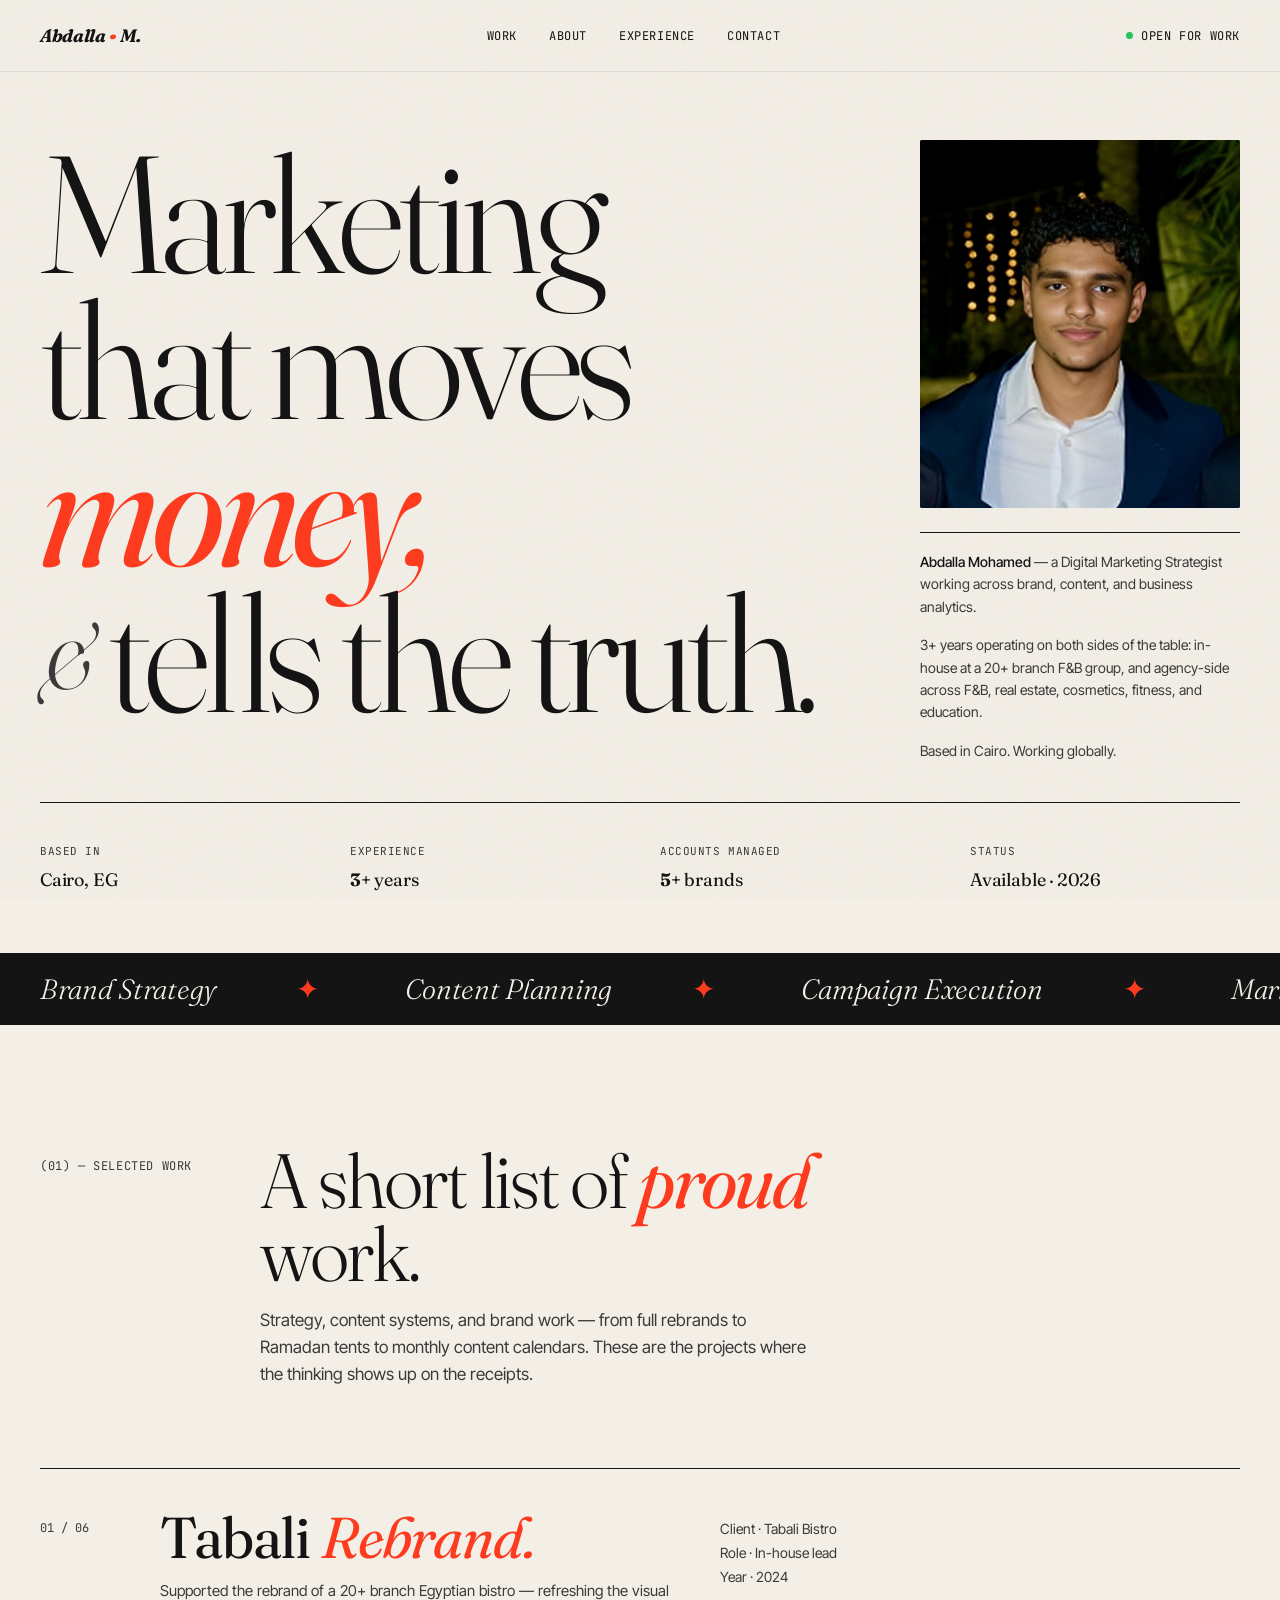
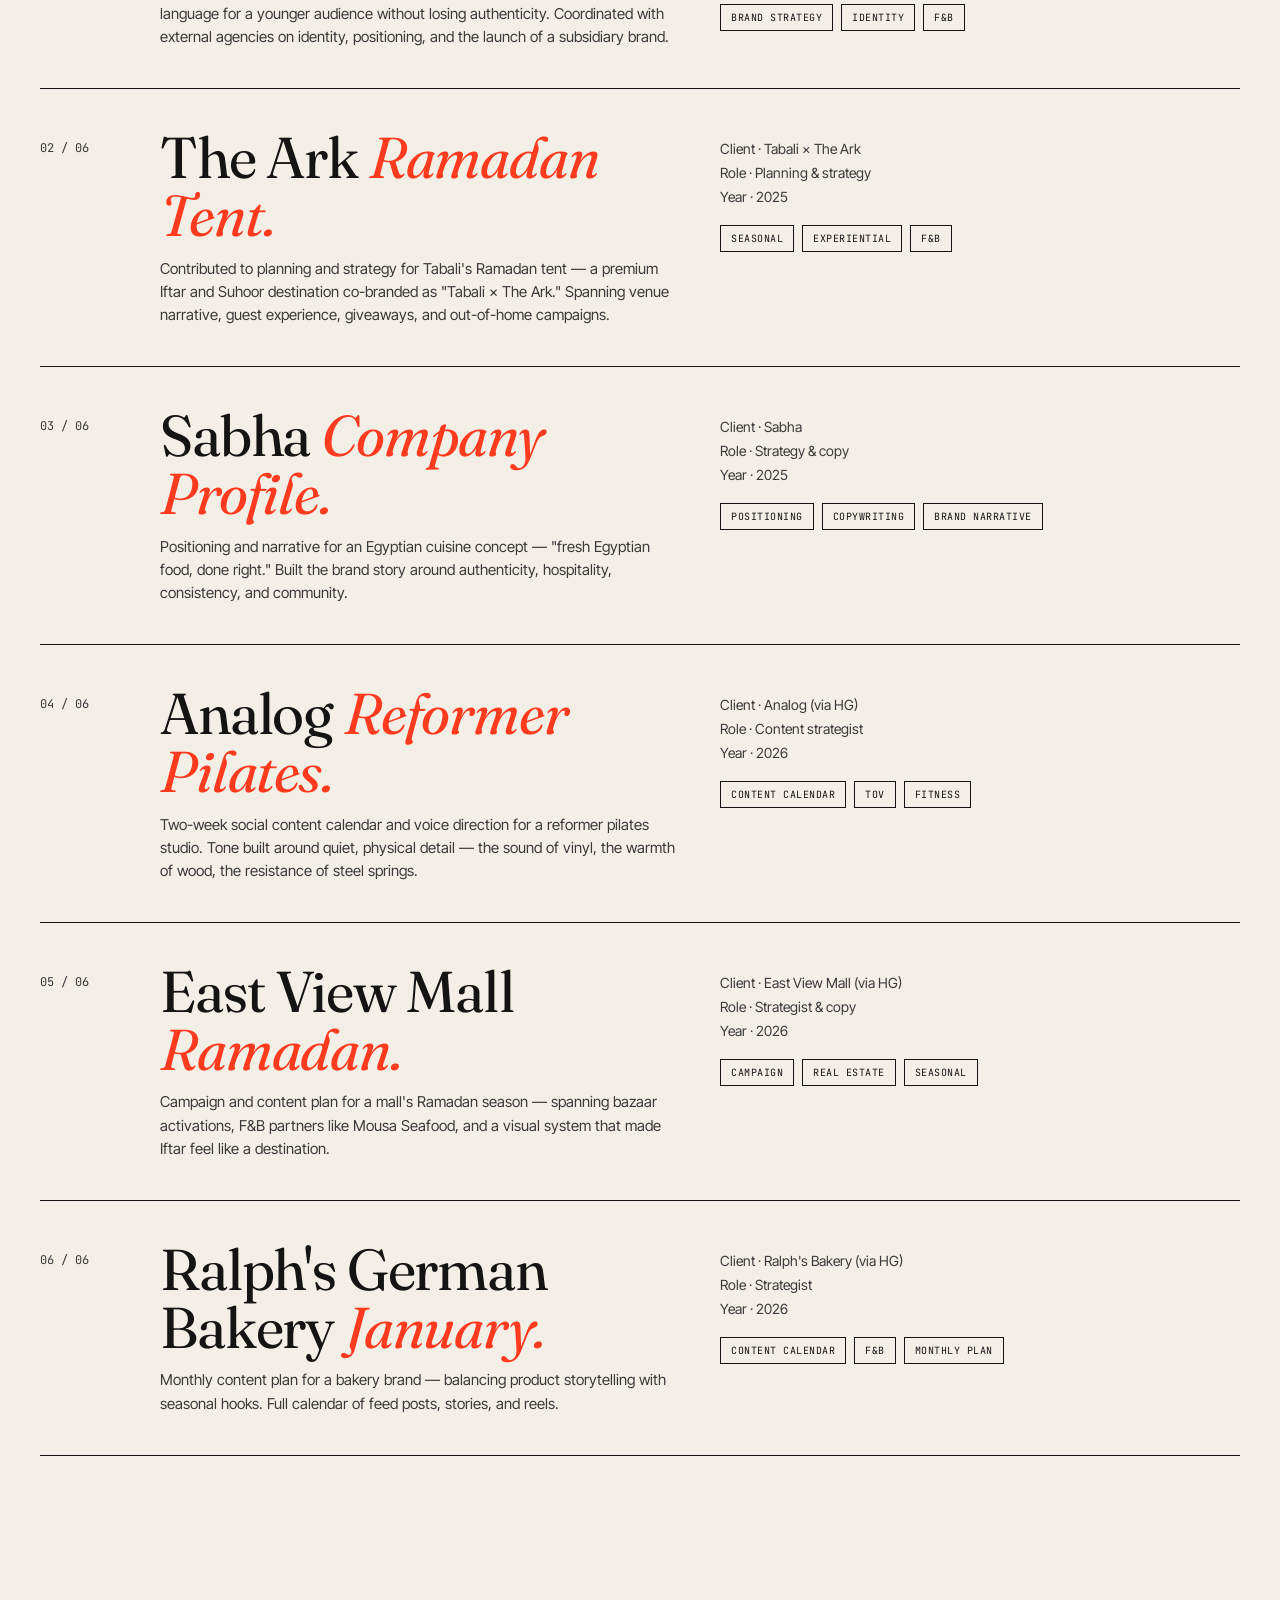
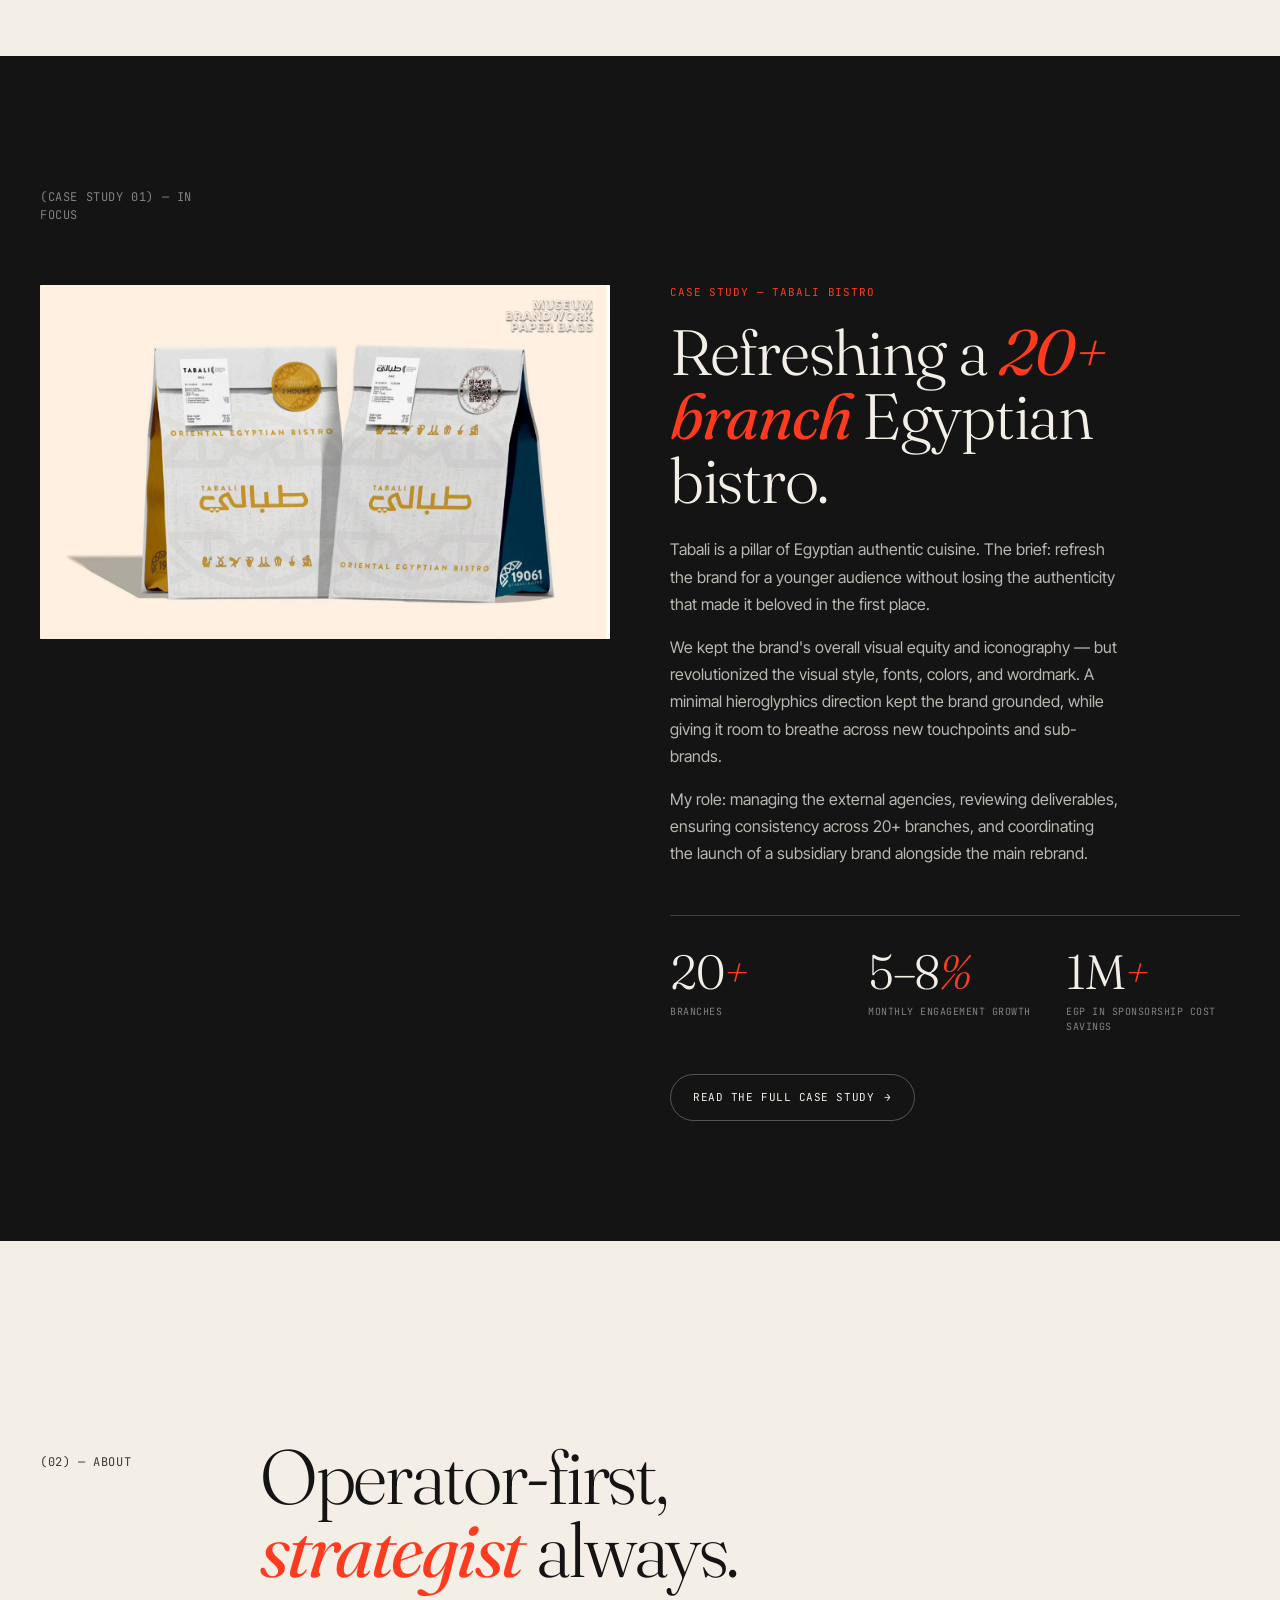
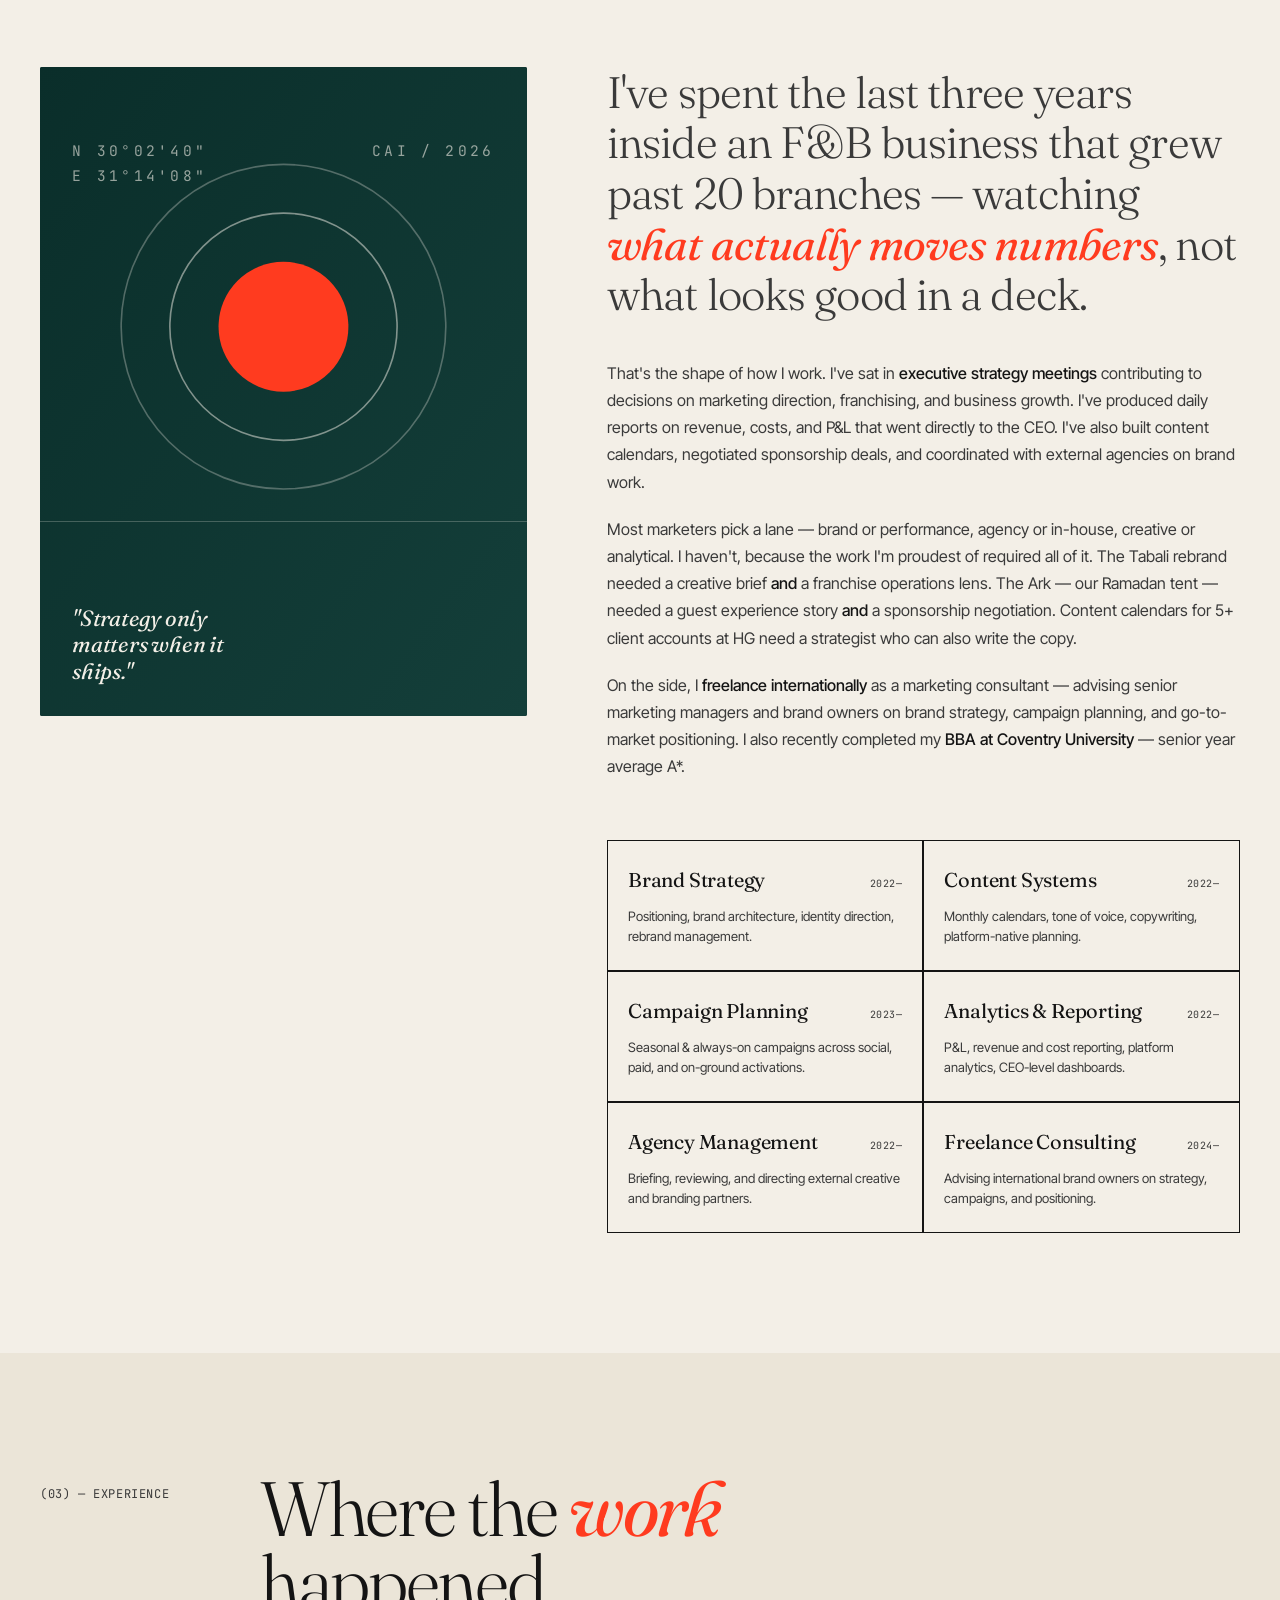
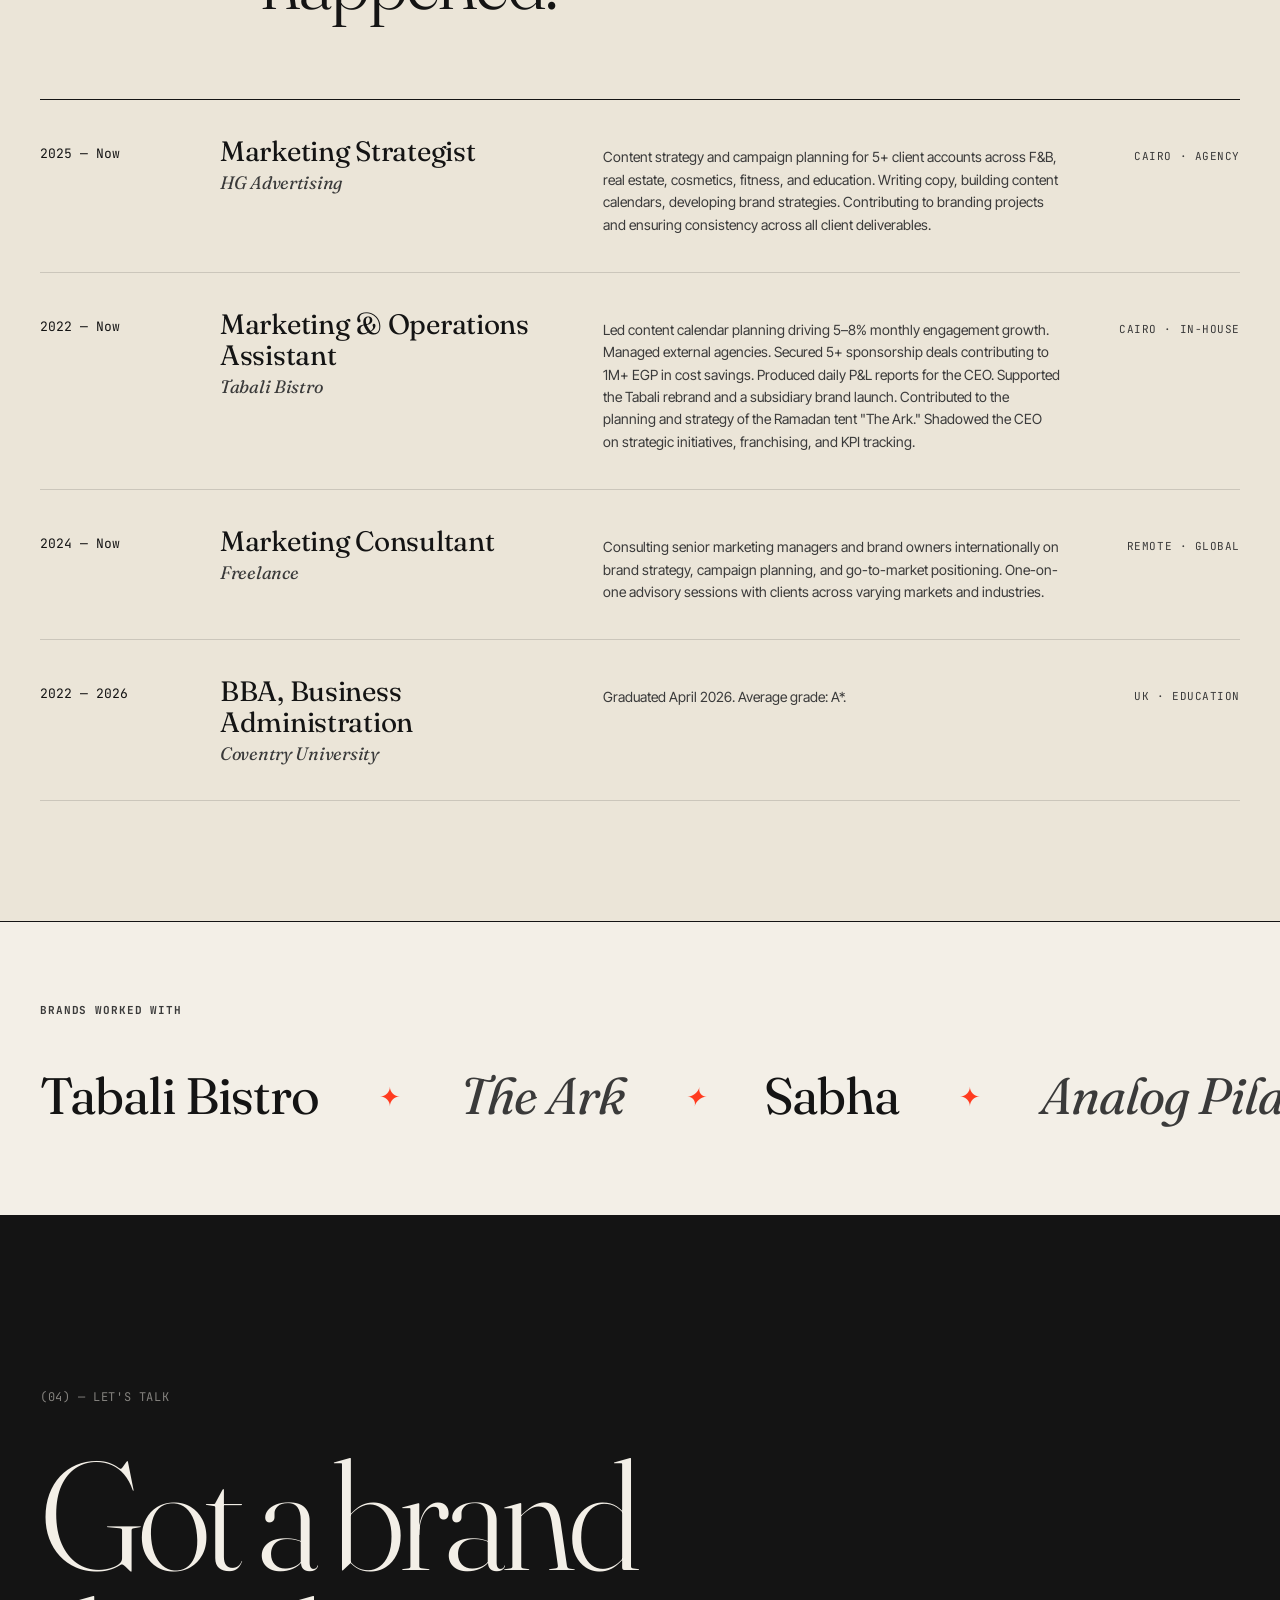
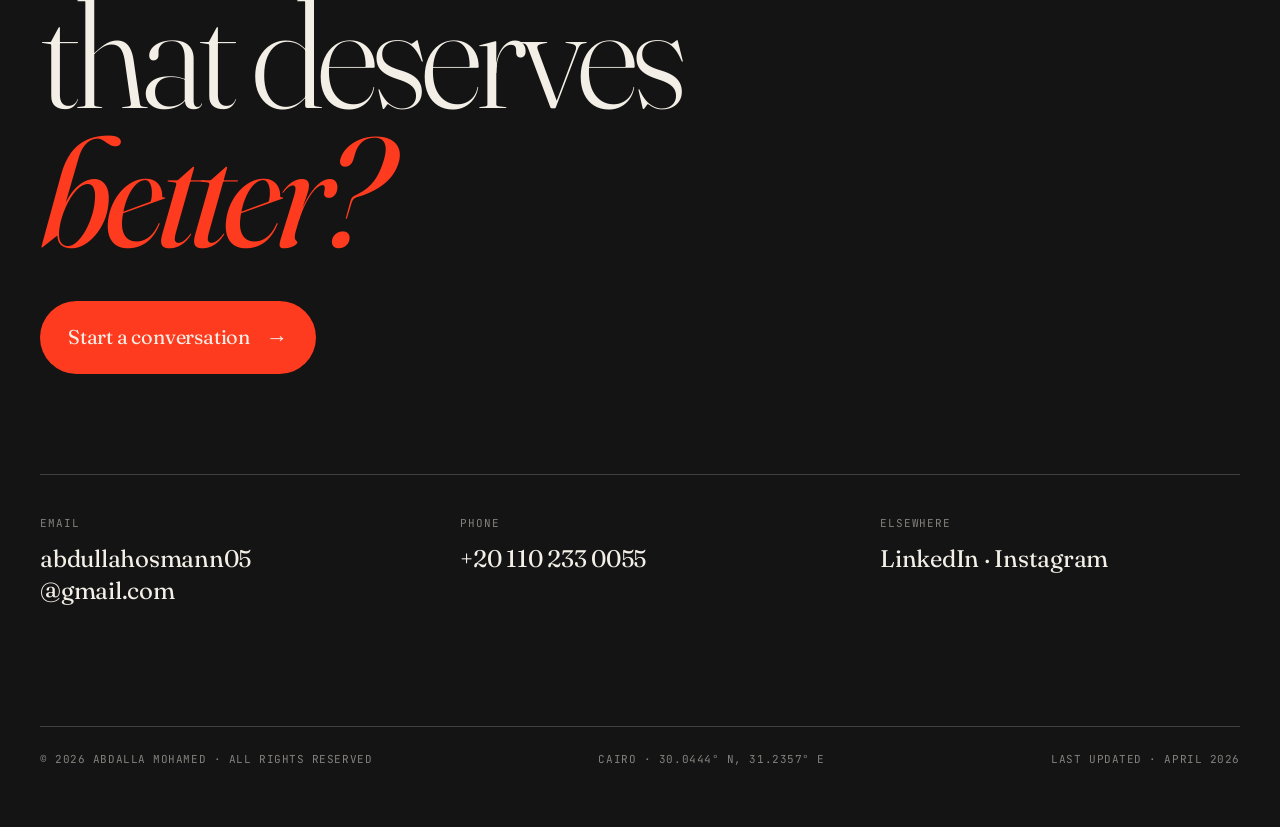
==== index.html @ 4ff73eb2 "Update index.html" ====
<!DOCTYPE html>
<html lang="en">
<head>
<meta charset="UTF-8" />
<meta name="viewport" content="width=device-width, initial-scale=1.0" />
<title>Abdalla Mohamed — Marketing Strategist</title>
<link rel="preconnect" href="https://fonts.googleapis.com" />
<link rel="preconnect" href="https://fonts.gstatic.com" crossorigin />
<link href="https://fonts.googleapis.com/css2?family=Fraunces:ital,opsz,wght@0,9..144,300;0,9..144,400;0,9..144,500;0,9..144,700;0,9..144,900;1,9..144,400;1,9..144,700&family=JetBrains+Mono:wght@300;400;500&family=Inter+Tight:wght@300;400;500;700&display=swap" rel="stylesheet" />
<link rel="stylesheet" href="shared.css">
<style>
  .hero {
    min-height: 100vh;
    padding: 140px 40px 60px;
    display: grid;
    grid-template-rows: 1fr auto;
    position: relative;
    overflow: hidden;
  }
  .hero-top { display: grid; grid-template-columns: 1fr 320px; gap: 60px; align-items: start; }
  .hero h1 {
    font-family: 'Fraunces', serif;
    font-weight: 300;
    font-size: clamp(64px, 13vw, 220px);
    line-height: 0.88;
    letter-spacing: -0.04em;
    color: var(--ink);
  }
  .hero h1 .it { font-style: italic; font-weight: 400; color: var(--accent); }
  .hero h1 .and {
    font-family: 'Fraunces', serif;
    font-style: italic;
    font-weight: 300;
    font-size: 0.55em;
    vertical-align: 0.25em;
    color: var(--ink-soft);
  }
  .hero-right { display: flex; flex-direction: column; gap: 24px; }
  .hero-portrait {
    aspect-ratio: 1 / 1.15;
    overflow: hidden;
    border-radius: 2px;
    background: var(--ink);
    position: relative;
  }
  .hero-portrait img {
    width: 100%;
    height: 100%;
    object-fit: cover;
    object-position: center 20%;
    display: block;
    filter: contrast(1.02) saturate(0.95);
  }
  .hero-meta {
    padding-top: 18px;
    border-top: 1px solid var(--ink);
    font-size: 14px;
    line-height: 1.6;
    color: var(--ink-soft);
  }
  .hero-meta p + p { margin-top: 16px; }
  .hero-meta strong { color: var(--ink); font-weight: 500; }
  .hero-bottom {
    display: grid;
    grid-template-columns: repeat(4, 1fr);
    gap: 40px;
    padding-top: 40px;
    margin-top: 40px;
    border-top: 1px solid var(--ink);
    font-family: 'JetBrains Mono', monospace;
    font-size: 11px;
    letter-spacing: 0.05em;
    text-transform: uppercase;
  }
  .hero-bottom .label { color: var(--ink-soft); margin-bottom: 6px; }
  .hero-bottom .val {
    font-family: 'Fraunces', serif;
    font-size: 18px;
    text-transform: none;
    letter-spacing: -0.01em;
    font-weight: 400;
  }
  .hero-bottom .val .num { font-weight: 700; }

  .work-intro {
    grid-column: 2;
    font-size: 17px;
    line-height: 1.6;
    color: var(--ink-soft);
    max-width: 55ch;
    margin-top: 16px;
  }
  .case {
    border-top: 1px solid var(--ink);
    padding: 40px 0;
    display: grid;
    grid-template-columns: 80px 1fr 1fr;
    gap: 40px;
    cursor: pointer;
    transition: background 0.4s ease, padding 0.4s ease;
    color: inherit;
  }
  .case:hover { background: var(--paper); padding: 40px 20px; }
  .case:last-of-type { border-bottom: 1px solid var(--ink); }
  .case-num { font-family: 'JetBrains Mono', monospace; font-size: 12px; color: var(--ink-soft); padding-top: 10px; }
  .case-title {
    font-family: 'Fraunces', serif;
    font-weight: 400;
    font-size: clamp(32px, 4.5vw, 60px);
    line-height: 1;
    letter-spacing: -0.02em;
  }
  .case-title .it { font-style: italic; color: var(--accent); }
  .case-title .arrow {
    display: inline-block;
    margin-left: 12px;
    opacity: 0;
    transform: translateX(-8px);
    transition: opacity 0.3s ease, transform 0.3s ease;
    color: var(--accent);
    font-style: normal;
  }
  .case:hover .case-title .arrow { opacity: 1; transform: translateX(0); }
  .case-meta { font-size: 14px; line-height: 1.7; color: var(--ink-soft); padding-top: 8px; }
  .case-tags { display: flex; gap: 8px; flex-wrap: wrap; margin-top: 16px; }
  .case-tag {
    font-family: 'JetBrains Mono', monospace;
    font-size: 10px;
    text-transform: uppercase;
    letter-spacing: 0.05em;
    padding: 4px 10px;
    border: 1px solid var(--ink);
    color: var(--ink);
  }
  .case-desc { margin-top: 12px; font-size: 15px; line-height: 1.55; color: var(--ink-soft); }

  .featured { background: var(--ink); color: var(--bg); padding: 120px 40px; margin: 80px 0; }
  .featured .section-number, .featured .section-title, .featured p { color: var(--bg); }
  .featured-grid { display: grid; grid-template-columns: 1fr 1fr; gap: 60px; align-items: start; }
  .featured-visual {
    aspect-ratio: 16/10;
    background: var(--ink);
    overflow: hidden;
    border-radius: 2px;
    position: relative;
    display: flex;
    align-items: center;
    justify-content: center;
  }
  .featured-visual img {
    max-width: 100%;
    max-height: 100%;
    width: auto;
    height: auto;
    object-fit: contain;
    display: block;
  }
  .featured-content .kicker {
    font-family: 'JetBrains Mono', monospace;
    font-size: 11px;
    letter-spacing: 0.08em;
    text-transform: uppercase;
    color: var(--accent);
    margin-bottom: 20px;
  }
  .featured-content h3 {
    font-family: 'Fraunces', serif;
    font-weight: 300;
    font-size: clamp(40px, 5vw, 72px);
    line-height: 1;
    letter-spacing: -0.02em;
    margin-bottom: 24px;
  }
  .featured-content h3 em { color: var(--accent); font-weight: 400; }
  .featured-content .body {
    font-size: 16px;
    line-height: 1.7;
    color: rgba(243,239,231,0.75);
    max-width: 50ch;
  }
  .featured-content .body + .body { margin-top: 16px; }
  .metric-row {
    margin-top: 48px;
    display: grid;
    grid-template-columns: 1fr 1fr 1fr;
    gap: 24px;
    padding-top: 32px;
    border-top: 1px solid rgba(243,239,231,0.2);
  }
  .metric .val {
    font-family: 'Fraunces', serif;
    font-weight: 300;
    font-size: 48px;
    line-height: 1;
    letter-spacing: -0.03em;
    color: var(--bg);
  }
  .metric .val em { font-style: italic; color: var(--accent); }
  .metric .label {
    margin-top: 8px;
    font-family: 'JetBrains Mono', monospace;
    font-size: 10px;
    letter-spacing: 0.05em;
    text-transform: uppercase;
    color: rgba(243,239,231,0.5);
  }
  .featured-cta {
    display: inline-flex;
    align-items: center;
    gap: 10px;
    margin-top: 40px;
    padding: 14px 22px;
    border: 1px solid rgba(243,239,231,0.3);
    border-radius: 999px;
    font-family: 'JetBrains Mono', monospace;
    font-size: 11px;
    letter-spacing: 0.05em;
    text-transform: uppercase;
    color: var(--bg);
    transition: all 0.3s ease;
  }
  .featured-cta:hover { background: var(--accent); border-color: var(--accent); transform: translateX(4px); }

  .about-grid { display: grid; grid-template-columns: 1fr 1.3fr; gap: 80px; align-items: start; }
  .about-visual {
    position: sticky;
    top: 120px;
    aspect-ratio: 3/4;
    background: var(--accent-2);
    overflow: hidden;
    border-radius: 2px;
    display: flex;
    align-items: flex-end;
    padding: 32px;
  }
  .about-visual svg { position: absolute; inset: 0; width: 100%; height: 100%; }
  .about-visual .tag {
    position: relative;
    z-index: 2;
    color: var(--bg);
    font-family: 'Fraunces', serif;
    font-style: italic;
    font-size: 22px;
    line-height: 1.2;
    letter-spacing: -0.01em;
  }
  .about-text .pull {
    font-family: 'Fraunces', serif;
    font-weight: 300;
    font-size: clamp(28px, 3.5vw, 44px);
    line-height: 1.15;
    letter-spacing: -0.02em;
    margin-bottom: 40px;
  }
  .about-text .pull em { color: var(--accent); font-weight: 400; }
  .about-text p { font-size: 16px; line-height: 1.7; margin-bottom: 20px; color: var(--ink-soft); }
  .about-text p strong { color: var(--ink); font-weight: 500; }

  .capabilities {
    margin-top: 60px;
    display: grid;
    grid-template-columns: repeat(2, 1fr);
    gap: 2px;
    background: var(--ink);
    border: 1px solid var(--ink);
  }
  .cap { background: var(--bg); padding: 24px 20px; }
  .cap .head { display: flex; justify-content: space-between; align-items: baseline; margin-bottom: 12px; }
  .cap .name { font-family: 'Fraunces', serif; font-size: 20px; letter-spacing: -0.01em; }
  .cap .year {
    font-family: 'JetBrains Mono', monospace;
    font-size: 10px;
    color: var(--ink-soft);
    letter-spacing: 0.05em;
  }
  .cap .desc { font-size: 13px; line-height: 1.5; color: var(--ink-soft); }

  .experience { background: var(--paper); }
  .exp-list { border-top: 1px solid var(--ink); }
  .exp-row {
    display: grid;
    grid-template-columns: 140px 1.5fr 2fr 140px;
    gap: 40px;
    padding: 36px 0;
    border-bottom: 1px solid rgba(20,20,20,0.15);
    align-items: start;
  }
  .exp-row .year { font-family: 'JetBrains Mono', monospace; font-size: 13px; padding-top: 8px; color: var(--ink); }
  .exp-row .role {
    font-family: 'Fraunces', serif;
    font-size: 28px;
    font-weight: 400;
    letter-spacing: -0.01em;
    line-height: 1.1;
  }
  .exp-row .role .company {
    display: block;
    font-style: italic;
    font-size: 18px;
    color: var(--ink-soft);
    margin-top: 6px;
  }
  .exp-row .detail { font-size: 14px; line-height: 1.6; color: var(--ink-soft); padding-top: 10px; }
  .exp-row .location {
    font-family: 'JetBrains Mono', monospace;
    font-size: 11px;
    text-transform: uppercase;
    letter-spacing: 0.05em;
    color: var(--ink-soft);
    padding-top: 12px;
    text-align: right;
  }

  .clients {
    padding: 80px 40px;
    border-top: 1px solid var(--ink);
    border-bottom: 1px solid var(--ink);
    overflow: hidden;
  }
  .clients h4 {
    font-family: 'JetBrains Mono', monospace;
    font-size: 11px;
    letter-spacing: 0.08em;
    text-transform: uppercase;
    color: var(--ink-soft);
    margin-bottom: 40px;
  }
  .client-marquee {
    display: flex;
    gap: 60px;
    white-space: nowrap;
    animation: scroll 30s linear infinite;
  }
  .client-marquee span {
    font-family: 'Fraunces', serif;
    font-size: clamp(32px, 4vw, 56px);
    font-weight: 400;
    letter-spacing: -0.02em;
    display: inline-flex;
    align-items: center;
    gap: 60px;
  }
  .client-marquee span::after { content: "✦"; color: var(--accent); font-size: 0.5em; }
  .client-marquee span.it { font-style: italic; color: var(--ink-soft); }

  @media (max-width: 900px) {
    .hero { padding: 100px 20px 40px; }
    .hero-top { grid-template-columns: 1fr; gap: 30px; }
    .hero-bottom { grid-template-columns: repeat(2, 1fr); gap: 24px; }
    .work-intro { grid-column: 1; }
    .case { grid-template-columns: 1fr; gap: 16px; padding: 28px 0; }
    .case:hover { padding: 28px 0; background: transparent; }
    .featured, .about-grid { padding-left: 20px; padding-right: 20px; }
    .featured-grid, .about-grid { grid-template-columns: 1fr; gap: 40px; }
    .about-visual { position: relative; top: 0; aspect-ratio: 1; }
    .exp-row { grid-template-columns: 1fr; gap: 8px; padding: 24px 0; }
    .exp-row .location { text-align: left; padding-top: 4px; }
    .capabilities { grid-template-columns: 1fr; }
    .metric-row { grid-template-columns: 1fr; gap: 16px; }
  }
</style>
</head>
<body>

<nav>
  <a href="#top" class="logo">Abdalla <span>•</span> M.</a>
  <ul>
    <li><a href="#work">Work</a></li>
    <li><a href="#about">About</a></li>
    <li><a href="#experience">Experience</a></li>
    <li><a href="#contact">Contact</a></li>
  </ul>
  <div class="availability"><span class="dot"></span><span>Open for work</span></div>
</nav>

<section class="hero" id="top">
  <div class="hero-top">
    <h1>
      Marketing<br>
      that moves <span class="it">money,</span><br>
      <span class="and">&amp;</span> tells the truth.
    </h1>
    <div class="hero-right">
      <div class="hero-portrait">
        <img src="images/abdalla_portrait.jpg" alt="Abdalla Mohamed">
      </div>
      <div class="hero-meta">
        <p><strong>Abdalla Mohamed</strong> — a Digital Marketing Strategist working across brand, content, and business analytics.</p>
        <p>3+ years operating on both sides of the table: in-house at a 20+ branch F&amp;B group, and agency-side across F&amp;B, real estate, cosmetics, fitness, and education.</p>
        <p>Based in Cairo. Working globally.</p>
      </div>
    </div>
  </div>

  <div class="hero-bottom">
    <div><div class="label">Based in</div><div class="val">Cairo, EG</div></div>
    <div><div class="label">Experience</div><div class="val"><span class="num">3+</span> years</div></div>
    <div><div class="label">Accounts managed</div><div class="val"><span class="num">5+</span> brands</div></div>
    <div><div class="label">Status</div><div class="val">Available · 2026</div></div>
  </div>
</section>

<div class="ticker">
  <div class="ticker-track">
    <span>Brand Strategy</span><span class="star">✦</span>
    <span>Content Planning</span><span class="star">✦</span>
    <span>Campaign Execution</span><span class="star">✦</span>
    <span>Marketing Analytics</span><span class="star">✦</span>
    <span>Copywriting</span><span class="star">✦</span>
    <span>Brand Strategy</span><span class="star">✦</span>
    <span>Content Planning</span><span class="star">✦</span>
    <span>Campaign Execution</span><span class="star">✦</span>
    <span>Marketing Analytics</span><span class="star">✦</span>
    <span>Copywriting</span><span class="star">✦</span>
    <span>Brand Strategy</span><span class="star">✦</span>
    <span>Content Planning</span><span class="star">✦</span>
  </div>
</div>

<section id="work">
  <div class="section-head reveal">
    <div class="section-number">(01) — Selected Work</div>
    <div>
      <h2 class="section-title">A short list of <em>proud</em> work.</h2>
      <p class="work-intro">Strategy, content systems, and brand work — from full rebrands to Ramadan tents to monthly content calendars. These are the projects where the thinking shows up on the receipts.</p>
    </div>
  </div>

  <div class="cases">

    <a class="case reveal" href="tabali.html">
      <div class="case-num">01 / 06</div>
      <div>
        <div class="case-title">Tabali <span class="it">Rebrand.</span> <span class="arrow">→</span></div>
        <div class="case-desc">Supported the rebrand of a 20+ branch Egyptian bistro — refreshing the visual language for a younger audience without losing authenticity. Coordinated with external agencies on identity, positioning, and the launch of a subsidiary brand.</div>
      </div>
      <div class="case-meta">
        <div>Client · Tabali Bistro</div>
        <div>Role · In-house lead</div>
        <div>Year · 2024</div>
        <div class="case-tags">
          <span class="case-tag">Brand Strategy</span>
          <span class="case-tag">Identity</span>
          <span class="case-tag">F&amp;B</span>
        </div>
      </div>
    </a>

    <a class="case reveal" href="ark.html">
      <div class="case-num">02 / 06</div>
      <div>
        <div class="case-title">The Ark <span class="it">Ramadan Tent.</span> <span class="arrow">→</span></div>
        <div class="case-desc">Contributed to planning and strategy for Tabali's Ramadan tent — a premium Iftar and Suhoor destination co-branded as "Tabali × The Ark." Spanning venue narrative, guest experience, giveaways, and out-of-home campaigns.</div>
      </div>
      <div class="case-meta">
        <div>Client · Tabali × The Ark</div>
        <div>Role · Planning &amp; strategy</div>
        <div>Year · 2025</div>
        <div class="case-tags">
          <span class="case-tag">Seasonal</span>
          <span class="case-tag">Experiential</span>
          <span class="case-tag">F&amp;B</span>
        </div>
      </div>
    </a>

    <a class="case reveal" href="sabha.html">
      <div class="case-num">03 / 06</div>
      <div>
        <div class="case-title">Sabha <span class="it">Company Profile.</span> <span class="arrow">→</span></div>
        <div class="case-desc">Positioning and narrative for an Egyptian cuisine concept — "fresh Egyptian food, done right." Built the brand story around authenticity, hospitality, consistency, and community.</div>
      </div>
      <div class="case-meta">
        <div>Client · Sabha</div>
        <div>Role · Strategy &amp; copy</div>
        <div>Year · 2025</div>
        <div class="case-tags">
          <span class="case-tag">Positioning</span>
          <span class="case-tag">Copywriting</span>
          <span class="case-tag">Brand Narrative</span>
        </div>
      </div>
    </a>

    <a class="case reveal" href="analog.html">
      <div class="case-num">04 / 06</div>
      <div>
        <div class="case-title">Analog <span class="it">Reformer Pilates.</span> <span class="arrow">→</span></div>
        <div class="case-desc">Two-week social content calendar and voice direction for a reformer pilates studio. Tone built around quiet, physical detail — the sound of vinyl, the warmth of wood, the resistance of steel springs.</div>
      </div>
      <div class="case-meta">
        <div>Client · Analog (via HG)</div>
        <div>Role · Content strategist</div>
        <div>Year · 2026</div>
        <div class="case-tags">
          <span class="case-tag">Content Calendar</span>
          <span class="case-tag">TOV</span>
          <span class="case-tag">Fitness</span>
        </div>
      </div>
    </a>

    <a class="case reveal" href="eastview.html">
      <div class="case-num">05 / 06</div>
      <div>
        <div class="case-title">East View Mall <span class="it">Ramadan.</span> <span class="arrow">→</span></div>
        <div class="case-desc">Campaign and content plan for a mall's Ramadan season — spanning bazaar activations, F&amp;B partners like Mousa Seafood, and a visual system that made Iftar feel like a destination.</div>
      </div>
      <div class="case-meta">
        <div>Client · East View Mall (via HG)</div>
        <div>Role · Strategist &amp; copy</div>
        <div>Year · 2026</div>
        <div class="case-tags">
          <span class="case-tag">Campaign</span>
          <span class="case-tag">Real Estate</span>
          <span class="case-tag">Seasonal</span>
        </div>
      </div>
    </a>

    <a class="case reveal" href="ralphs.html">
      <div class="case-num">06 / 06</div>
      <div>
        <div class="case-title">Ralph's German Bakery <span class="it">January.</span> <span class="arrow">→</span></div>
        <div class="case-desc">Monthly content plan for a bakery brand — balancing product storytelling with seasonal hooks. Full calendar of feed posts, stories, and reels.</div>
      </div>
      <div class="case-meta">
        <div>Client · Ralph's Bakery (via HG)</div>
        <div>Role · Strategist</div>
        <div>Year · 2026</div>
        <div class="case-tags">
          <span class="case-tag">Content Calendar</span>
          <span class="case-tag">F&amp;B</span>
          <span class="case-tag">Monthly Plan</span>
        </div>
      </div>
    </a>

  </div>
</section>

<section class="featured">
  <div class="section-head reveal" style="margin-bottom: 60px;">
    <div class="section-number" style="color: rgba(243,239,231,0.5);">(Case Study 01) — In focus</div>
    <div></div>
  </div>

  <div class="featured-grid">
    <div class="featured-visual reveal">
      <img src="images/tabali_2.jpg" alt="Tabali rebrand packaging">
    </div>

    <div class="featured-content">
      <div class="kicker reveal">Case Study — Tabali Bistro</div>
      <h3 class="reveal">Refreshing a <em>20+ branch</em> Egyptian bistro.</h3>
      <p class="body reveal">Tabali is a pillar of Egyptian authentic cuisine. The brief: refresh the brand for a younger audience without losing the authenticity that made it beloved in the first place.</p>
      <p class="body reveal">We kept the brand's overall visual equity and iconography — but revolutionized the visual style, fonts, colors, and wordmark. A minimal hieroglyphics direction kept the brand grounded, while giving it room to breathe across new touchpoints and sub-brands.</p>
      <p class="body reveal">My role: managing the external agencies, reviewing deliverables, ensuring consistency across 20+ branches, and coordinating the launch of a subsidiary brand alongside the main rebrand.</p>

      <div class="metric-row reveal">
        <div class="metric"><div class="val">20<em>+</em></div><div class="label">Branches</div></div>
        <div class="metric"><div class="val">5–8<em>%</em></div><div class="label">Monthly engagement growth</div></div>
        <div class="metric"><div class="val">1M<em>+</em></div><div class="label">EGP in sponsorship cost savings</div></div>
      </div>

      <a href="tabali.html" class="featured-cta reveal">Read the full case study <span>→</span></a>
    </div>
  </div>
</section>

<section id="about">
  <div class="section-head reveal">
    <div class="section-number">(02) — About</div>
    <div>
      <h2 class="section-title">Operator-first, <em>strategist</em> always.</h2>
    </div>
  </div>

  <div class="about-grid">
    <div class="about-visual reveal">
      <svg viewBox="0 0 300 400" preserveAspectRatio="xMidYMid slice" xmlns="http://www.w3.org/2000/svg">
        <defs>
          <linearGradient id="grad1" x1="0%" y1="0%" x2="100%" y2="100%">
            <stop offset="0%" stop-color="#0a2e2a"/>
            <stop offset="100%" stop-color="#143f3a"/>
          </linearGradient>
        </defs>
        <rect width="300" height="400" fill="url(#grad1)"/>
        <circle cx="150" cy="160" r="100" fill="none" stroke="#f3efe7" stroke-width="1" opacity="0.3"/>
        <circle cx="150" cy="160" r="70" fill="none" stroke="#f3efe7" stroke-width="1" opacity="0.5"/>
        <circle cx="150" cy="160" r="40" fill="#ff3b1f"/>
        <line x1="0" y1="280" x2="300" y2="280" stroke="#f3efe7" stroke-width="0.5" opacity="0.3"/>
        <text x="20" y="55" font-family="JetBrains Mono, monospace" font-size="9" letter-spacing="2" fill="#f3efe7" opacity="0.6">N 30°02'40"</text>
        <text x="20" y="70" font-family="JetBrains Mono, monospace" font-size="9" letter-spacing="2" fill="#f3efe7" opacity="0.6">E 31°14'08"</text>
        <text x="280" y="55" text-anchor="end" font-family="JetBrains Mono, monospace" font-size="9" letter-spacing="2" fill="#f3efe7" opacity="0.6">CAI / 2026</text>
      </svg>
      <div class="tag">"Strategy only<br>matters when it<br>ships."</div>
    </div>

    <div class="about-text">
      <p class="pull reveal">I've spent the last three years inside an F&amp;B business that grew past 20 branches — watching <em>what actually moves numbers</em>, not what looks good in a deck.</p>

      <p class="reveal">That's the shape of how I work. I've sat in <strong>executive strategy meetings</strong> contributing to decisions on marketing direction, franchising, and business growth. I've produced daily reports on revenue, costs, and P&amp;L that went directly to the CEO. I've also built content calendars, negotiated sponsorship deals, and coordinated with external agencies on brand work.</p>

      <p class="reveal">Most marketers pick a lane — brand or performance, agency or in-house, creative or analytical. I haven't, because the work I'm proudest of required all of it. The Tabali rebrand needed a creative brief <strong>and</strong> a franchise operations lens. The Ark — our Ramadan tent — needed a guest experience story <strong>and</strong> a sponsorship negotiation. Content calendars for 5+ client accounts at HG need a strategist who can also write the copy.</p>

      <p class="reveal">On the side, I <strong>freelance internationally</strong> as a marketing consultant — advising senior marketing managers and brand owners on brand strategy, campaign planning, and go-to-market positioning. I also recently completed my <strong>BBA at Coventry University</strong> — senior year average A*.</p>

      <div class="capabilities reveal">
        <div class="cap">
          <div class="head"><div class="name">Brand Strategy</div><div class="year">2022—</div></div>
          <div class="desc">Positioning, brand architecture, identity direction, rebrand management.</div>
        </div>
        <div class="cap">
          <div class="head"><div class="name">Content Systems</div><div class="year">2022—</div></div>
          <div class="desc">Monthly calendars, tone of voice, copywriting, platform-native planning.</div>
        </div>
        <div class="cap">
          <div class="head"><div class="name">Campaign Planning</div><div class="year">2023—</div></div>
          <div class="desc">Seasonal &amp; always-on campaigns across social, paid, and on-ground activations.</div>
        </div>
        <div class="cap">
          <div class="head"><div class="name">Analytics &amp; Reporting</div><div class="year">2022—</div></div>
          <div class="desc">P&amp;L, revenue and cost reporting, platform analytics, CEO-level dashboards.</div>
        </div>
        <div class="cap">
          <div class="head"><div class="name">Agency Management</div><div class="year">2022—</div></div>
          <div class="desc">Briefing, reviewing, and directing external creative and branding partners.</div>
        </div>
        <div class="cap">
          <div class="head"><div class="name">Freelance Consulting</div><div class="year">2024—</div></div>
          <div class="desc">Advising international brand owners on strategy, campaigns, and positioning.</div>
        </div>
      </div>
    </div>
  </div>
</section>

<section class="experience" id="experience">
  <div class="section-head reveal">
    <div class="section-number">(03) — Experience</div>
    <div>
      <h2 class="section-title">Where the <em>work</em> happened.</h2>
    </div>
  </div>

  <div class="exp-list">

    <div class="exp-row reveal">
      <div class="year">2025 — Now</div>
      <div class="role">
        Marketing Strategist
        <span class="company">HG Advertising</span>
      </div>
      <div class="detail">
        Content strategy and campaign planning for 5+ client accounts across F&amp;B, real estate, cosmetics, fitness, and education. Writing copy, building content calendars, developing brand strategies. Contributing to branding projects and ensuring consistency across all client deliverables.
      </div>
      <div class="location">Cairo · Agency</div>
    </div>

    <div class="exp-row reveal">
      <div class="year">2022 — Now</div>
      <div class="role">
        Marketing &amp; Operations Assistant
        <span class="company">Tabali Bistro</span>
      </div>
      <div class="detail">
        Led content calendar planning driving 5–8% monthly engagement growth. Managed external agencies. Secured 5+ sponsorship deals contributing to 1M+ EGP in cost savings. Produced daily P&amp;L reports for the CEO. Supported the Tabali rebrand and a subsidiary brand launch. Contributed to the planning and strategy of the Ramadan tent "The Ark." Shadowed the CEO on strategic initiatives, franchising, and KPI tracking.
      </div>
      <div class="location">Cairo · In-house</div>
    </div>

    <div class="exp-row reveal">
      <div class="year">2024 — Now</div>
      <div class="role">
        Marketing Consultant
        <span class="company">Freelance</span>
      </div>
      <div class="detail">
        Consulting senior marketing managers and brand owners internationally on brand strategy, campaign planning, and go-to-market positioning. One-on-one advisory sessions with clients across varying markets and industries.
      </div>
      <div class="location">Remote · Global</div>
    </div>

    <div class="exp-row reveal">
      <div class="year">2022 — 2026</div>
      <div class="role">
        BBA, Business Administration
        <span class="company">Coventry University</span>
      </div>
      <div class="detail">
        Graduated April 2026. Average grade: A*.
      </div>
      <div class="location">UK · Education</div>
    </div>

  </div>
</section>

<div class="clients">
  <h4>Brands worked with</h4>
  <div class="client-marquee">
    <span>Tabali Bistro</span><span class="it">The Ark</span>
    <span>Sabha</span><span class="it">Analog Pilates</span>
    <span>Ralph's Bakery</span><span class="it">East View Mall</span>
    <span>Mousa Seafood</span><span class="it">HG Advertising</span>
    <span>Tabali Bistro</span><span class="it">The Ark</span>
    <span>Sabha</span><span class="it">Analog Pilates</span>
    <span>Ralph's Bakery</span><span class="it">East View Mall</span>
    <span>Mousa Seafood</span><span class="it">HG Advertising</span>
  </div>
</div>

<section class="contact" id="contact">
  <div class="section-number reveal" style="color: rgba(243,239,231,0.5); margin-bottom: 40px;">(04) — Let's talk</div>

  <h2 class="contact-huge reveal">Got a brand<br>that deserves<br><em>better?</em></h2>

  <a href="mailto:abdullahosmann05@gmail.com" class="contact-cta reveal">Start a conversation <span class="arrow">→</span></a>

  <div class="contact-grid">
    <div class="contact-card reveal">
      <div class="label">Email</div>
      <div class="val"><a href="mailto:abdullahosmann05@gmail.com">abdullahosmann05<br>@gmail.com</a></div>
    </div>
    <div class="contact-card reveal">
      <div class="label">Phone</div>
      <div class="val"><a href="tel:+201102330055">+20 110 233 0055</a></div>
    </div>
    <div class="contact-card reveal">
      <div class="label">Elsewhere</div>
      <div class="val">
        <a href="https://www.linkedin.com/in/abdullah-mohamed-520355246" target="_blank" rel="noopener">LinkedIn</a> ·
        <a href="https://www.instagram.com/abdullahosmann_/" target="_blank" rel="noopener">Instagram</a>
      </div>
    </div>
  </div>

  <footer>
    <div>© 2026 Abdalla Mohamed · All rights reserved</div>
    <div>Cairo · 30.0444° N, 31.2357° E</div>
    <div>Last updated · April 2026</div>
  </footer>
</section>

<script>
  const io = new IntersectionObserver((entries) => {
    entries.forEach((e) => {
      if (e.isIntersecting) {
        e.target.classList.add('in');
        io.unobserve(e.target);
      }
    });
  }, { threshold: 0.12, rootMargin: '0px 0px -50px 0px' });
  document.querySelectorAll('.reveal').forEach((el) => io.observe(el));
  document.querySelectorAll('.featured-content .reveal, .about-text .reveal, .hero-bottom > div').forEach((el, i) => {
    el.style.transitionDelay = `${i * 60}ms`;
  });
</script>

</body>
</html>
---- shared.css ----
:root {
  --bg: #f3efe7;
  --ink: #141414;
  --ink-soft: #3a3a3a;
  --paper: #ebe5d8;
  --accent: #ff3b1f;
  --accent-2: #0a2e2a;
  --rule: #141414;
}

* { margin: 0; padding: 0; box-sizing: border-box; }
html { scroll-behavior: smooth; }

body {
  background: var(--bg);
  color: var(--ink);
  font-family: 'Inter Tight', sans-serif;
  font-weight: 400;
  line-height: 1.5;
  overflow-x: hidden;
  -webkit-font-smoothing: antialiased;
}

body::before {
  content: "";
  position: fixed;
  inset: 0;
  pointer-events: none;
  z-index: 9999;
  opacity: 0.06;
  mix-blend-mode: multiply;
  background-image: url("data:image/svg+xml;utf8,<svg xmlns='http://www.w3.org/2000/svg' width='200' height='200'><filter id='n'><feTurbulence type='fractalNoise' baseFrequency='0.9' numOctaves='2' stitchTiles='stitch'/></filter><rect width='100%25' height='100%25' filter='url(%23n)'/></svg>");
}

.serif { font-family: 'Fraunces', serif; }
.mono { font-family: 'JetBrains Mono', monospace; }
a { color: inherit; text-decoration: none; }

nav {
  position: fixed;
  top: 0; left: 0; right: 0;
  z-index: 100;
  padding: 22px 40px;
  display: flex;
  justify-content: space-between;
  align-items: center;
  background: rgba(243, 239, 231, 0.85);
  backdrop-filter: blur(10px);
  -webkit-backdrop-filter: blur(10px);
  border-bottom: 1px solid rgba(20,20,20,0.08);
  font-family: 'JetBrains Mono', monospace;
  font-size: 12px;
  letter-spacing: 0.05em;
  text-transform: uppercase;
}
nav .logo {
  font-family: 'Fraunces', serif;
  font-weight: 700;
  font-size: 18px;
  text-transform: none;
  letter-spacing: -0.02em;
  font-style: italic;
}
nav .logo span { color: var(--accent); }
nav ul { list-style: none; display: flex; gap: 32px; }
nav ul a { position: relative; padding-bottom: 2px; }
nav ul a::after {
  content: "";
  position: absolute;
  left: 0; bottom: 0;
  width: 0; height: 1px;
  background: var(--ink);
  transition: width 0.35s cubic-bezier(.2,.8,.2,1);
}
nav ul a:hover::after { width: 100%; }

nav .availability { display: flex; align-items: center; gap: 8px; }
nav .availability .dot {
  width: 7px; height: 7px;
  border-radius: 50%;
  background: #22c55e;
  box-shadow: 0 0 0 0 rgba(34,197,94,0.5);
  animation: pulse 2s infinite;
}
@keyframes pulse {
  0% { box-shadow: 0 0 0 0 rgba(34,197,94,0.5); }
  70% { box-shadow: 0 0 0 8px rgba(34,197,94,0); }
  100% { box-shadow: 0 0 0 0 rgba(34,197,94,0); }
}

section { padding: 120px 40px; position: relative; }

.section-head {
  display: grid;
  grid-template-columns: 180px 1fr;
  gap: 40px;
  align-items: start;
  margin-bottom: 80px;
}
.section-number {
  font-family: 'JetBrains Mono', monospace;
  font-size: 12px;
  letter-spacing: 0.05em;
  text-transform: uppercase;
  color: var(--ink-soft);
  padding-top: 12px;
}
.section-title {
  font-family: 'Fraunces', serif;
  font-weight: 300;
  font-size: clamp(36px, 6vw, 88px);
  line-height: 0.95;
  letter-spacing: -0.03em;
  max-width: 14ch;
}
.section-title em { color: var(--accent); font-weight: 400; }

.reveal {
  opacity: 0;
  transform: translateY(30px);
  transition: opacity 0.9s cubic-bezier(.2,.8,.2,1), transform 0.9s cubic-bezier(.2,.8,.2,1);
}
.reveal.in { opacity: 1; transform: translateY(0); }

.ticker {
  background: var(--ink);
  color: var(--bg);
  padding: 14px 0;
  overflow: hidden;
  white-space: nowrap;
  border-top: 1px solid var(--ink);
  border-bottom: 1px solid var(--ink);
}
.ticker-track {
  display: inline-block;
  animation: scroll 40s linear infinite;
  font-family: 'Fraunces', serif;
  font-style: italic;
  font-size: 28px;
  font-weight: 300;
  letter-spacing: -0.01em;
}
.ticker-track span { padding: 0 40px; }
.ticker-track .star { color: var(--accent); font-style: normal; }
@keyframes scroll {
  from { transform: translateX(0); }
  to { transform: translateX(-50%); }
}

.contact {
  background: var(--ink);
  color: var(--bg);
  padding: 160px 40px 60px;
  position: relative;
  overflow: hidden;
}
.contact-huge {
  font-family: 'Fraunces', serif;
  font-weight: 300;
  font-size: clamp(60px, 12vw, 200px);
  line-height: 0.9;
  letter-spacing: -0.04em;
  color: var(--bg);
}
.contact-huge em {
  font-style: italic;
  color: var(--accent);
  font-weight: 400;
}
.contact-grid {
  display: grid;
  grid-template-columns: repeat(3, 1fr);
  gap: 60px;
  margin-top: 100px;
  padding-top: 40px;
  border-top: 1px solid rgba(243,239,231,0.2);
}
.contact-card .label {
  font-family: 'JetBrains Mono', monospace;
  font-size: 11px;
  letter-spacing: 0.08em;
  text-transform: uppercase;
  color: rgba(243,239,231,0.5);
  margin-bottom: 12px;
}
.contact-card .val {
  font-family: 'Fraunces', serif;
  font-size: 24px;
  letter-spacing: -0.01em;
  line-height: 1.3;
}
.contact-card a { transition: color 0.3s ease; }
.contact-card a:hover { color: var(--accent); }
.contact-cta {
  display: inline-flex;
  align-items: center;
  gap: 16px;
  margin-top: 40px;
  padding: 20px 28px;
  background: var(--accent);
  color: var(--bg);
  font-family: 'Fraunces', serif;
  font-size: 20px;
  letter-spacing: -0.01em;
  border-radius: 999px;
  transition: transform 0.3s ease, background 0.3s ease;
}
.contact-cta:hover { transform: translateX(4px); background: #ff5a3f; }
.contact-cta .arrow { font-size: 22px; transition: transform 0.3s ease; }
.contact-cta:hover .arrow { transform: rotate(-45deg); }

footer {
  display: flex;
  justify-content: space-between;
  align-items: center;
  margin-top: 120px;
  padding-top: 24px;
  border-top: 1px solid rgba(243,239,231,0.2);
  font-family: 'JetBrains Mono', monospace;
  font-size: 11px;
  letter-spacing: 0.05em;
  text-transform: uppercase;
  color: rgba(243,239,231,0.5);
}

@media (max-width: 900px) {
  nav { padding: 16px 20px; }
  nav ul { display: none; }
  section { padding-left: 20px; padding-right: 20px; }
  .section-head { grid-template-columns: 1fr; gap: 16px; margin-bottom: 48px; }
  .contact { padding-left: 20px; padding-right: 20px; }
  .contact-grid { grid-template-columns: 1fr; gap: 32px; }
  footer { flex-direction: column; gap: 12px; align-items: flex-start; }
}
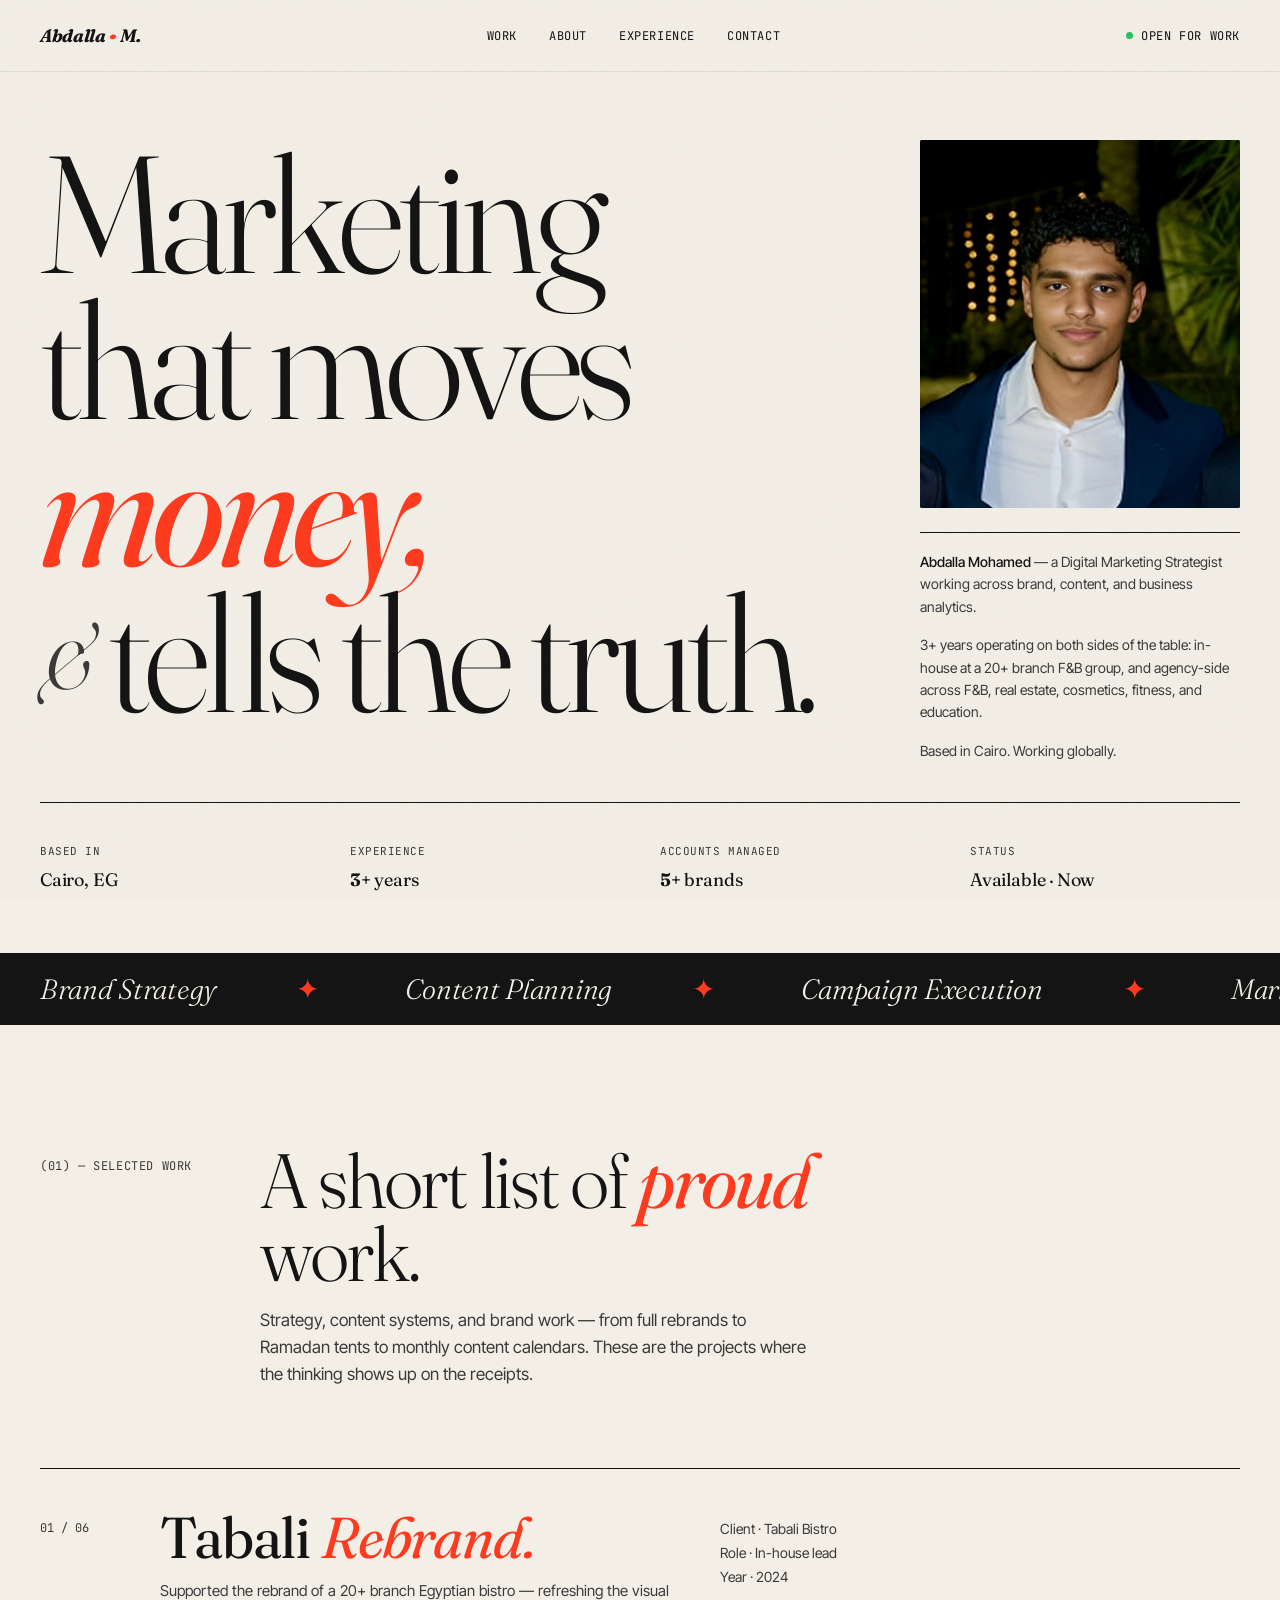
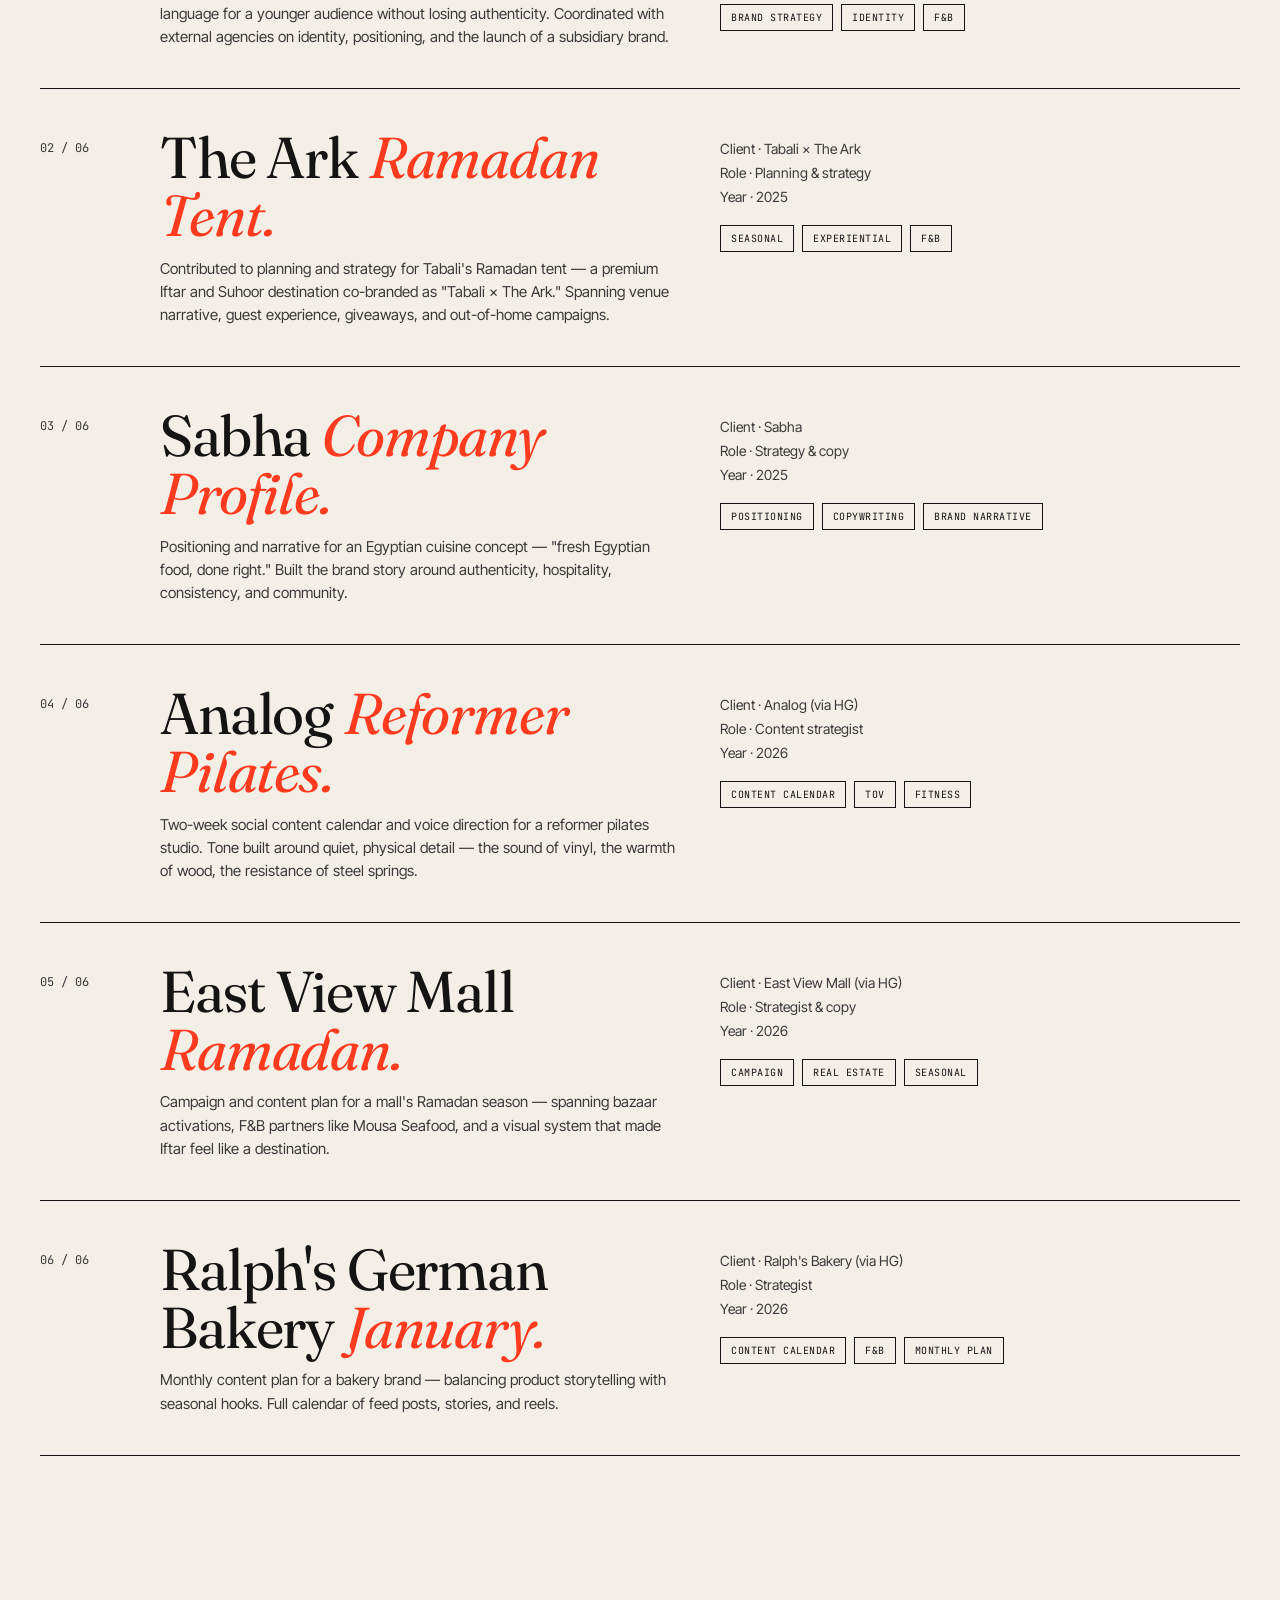
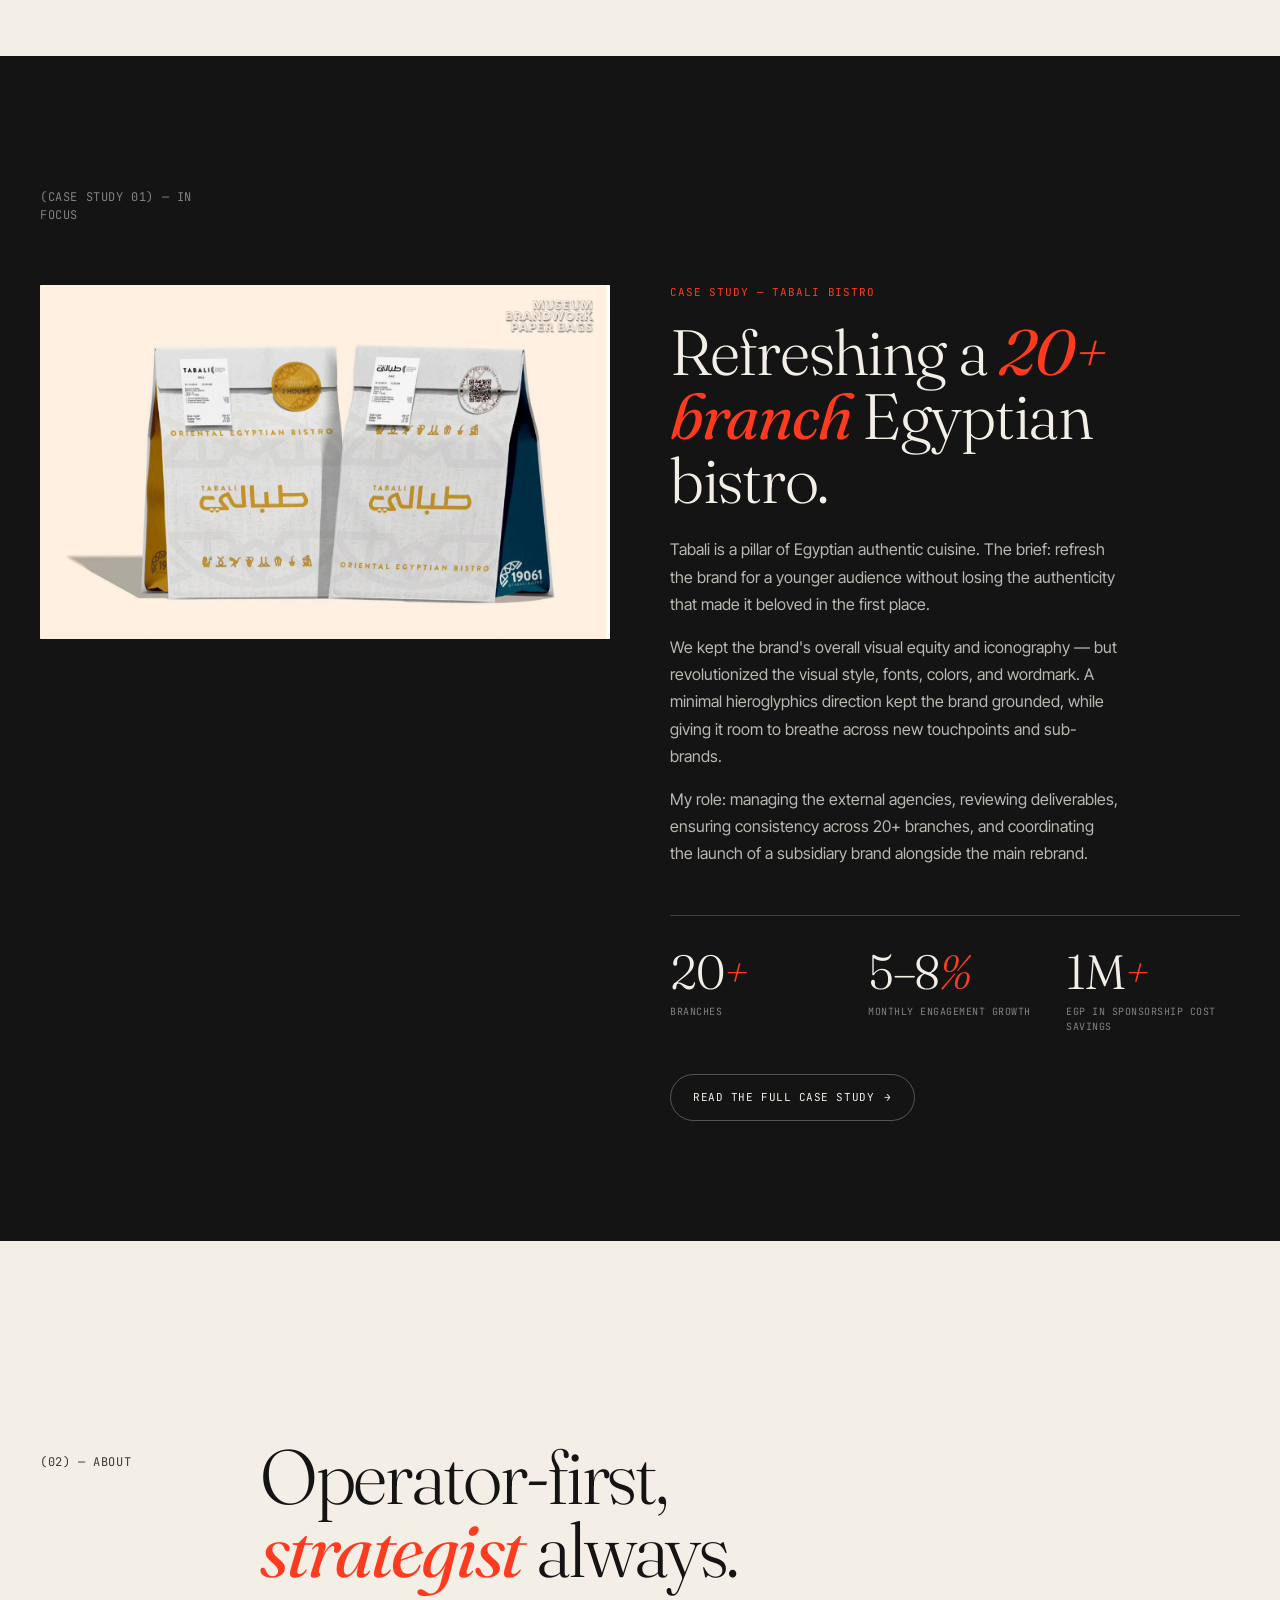
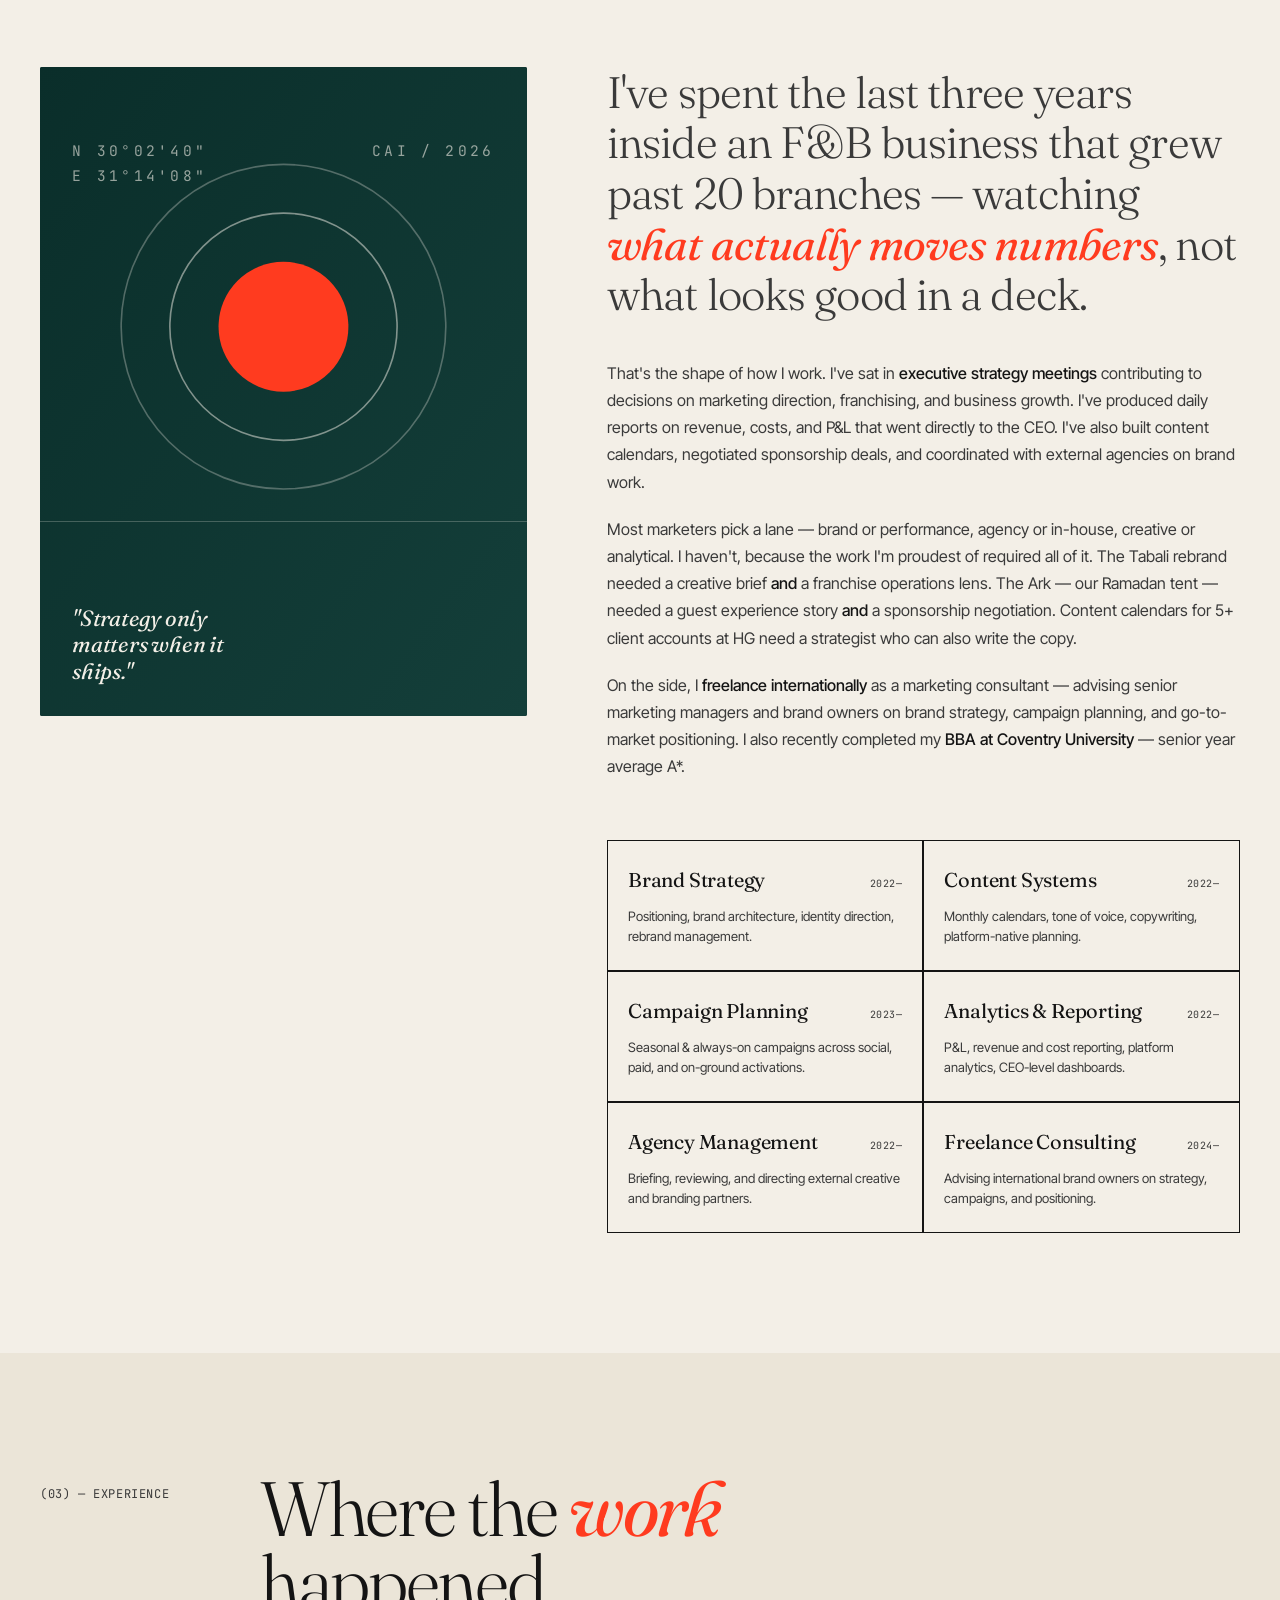
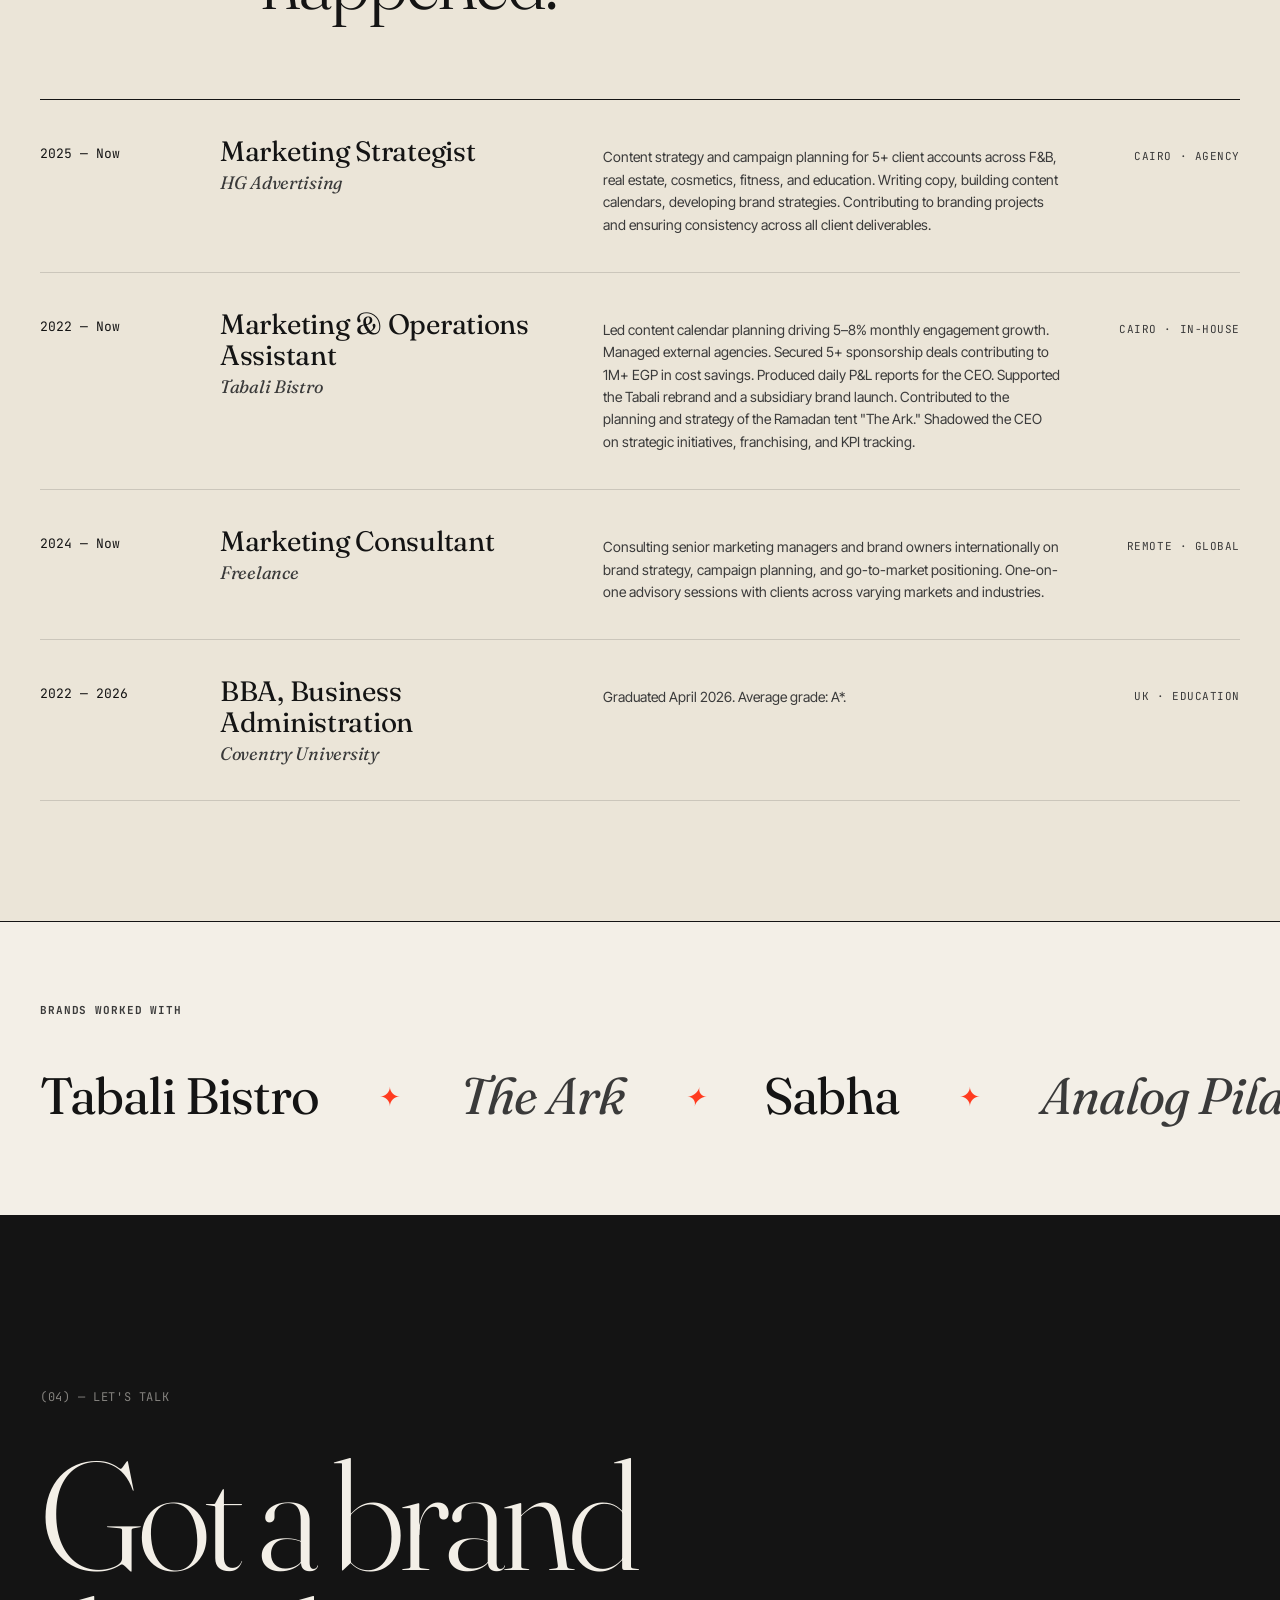
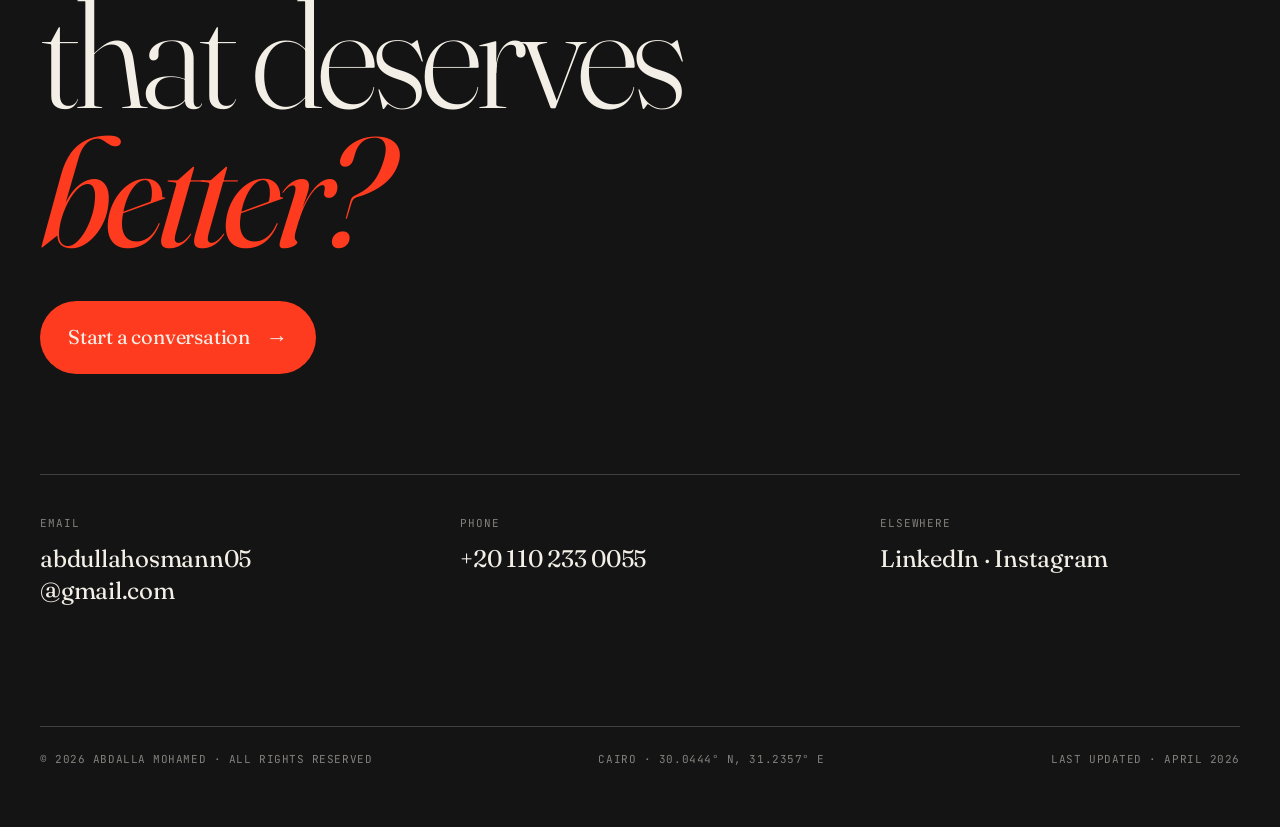
==== commit 3ecb3ef0: "Update index.html" ====
--- a/index.html
+++ b/index.html
@@ -396,7 +396,7 @@
     <div><div class="label">Based in</div><div class="val">Cairo, EG</div></div>
     <div><div class="label">Experience</div><div class="val"><span class="num">3+</span> years</div></div>
     <div><div class="label">Accounts managed</div><div class="val"><span class="num">5+</span> brands</div></div>
-    <div><div class="label">Status</div><div class="val">Available · 2026</div></div>
+    <div><div class="label">Status</div><div class="val">Available · Now</div></div>
   </div>
 </section>
 
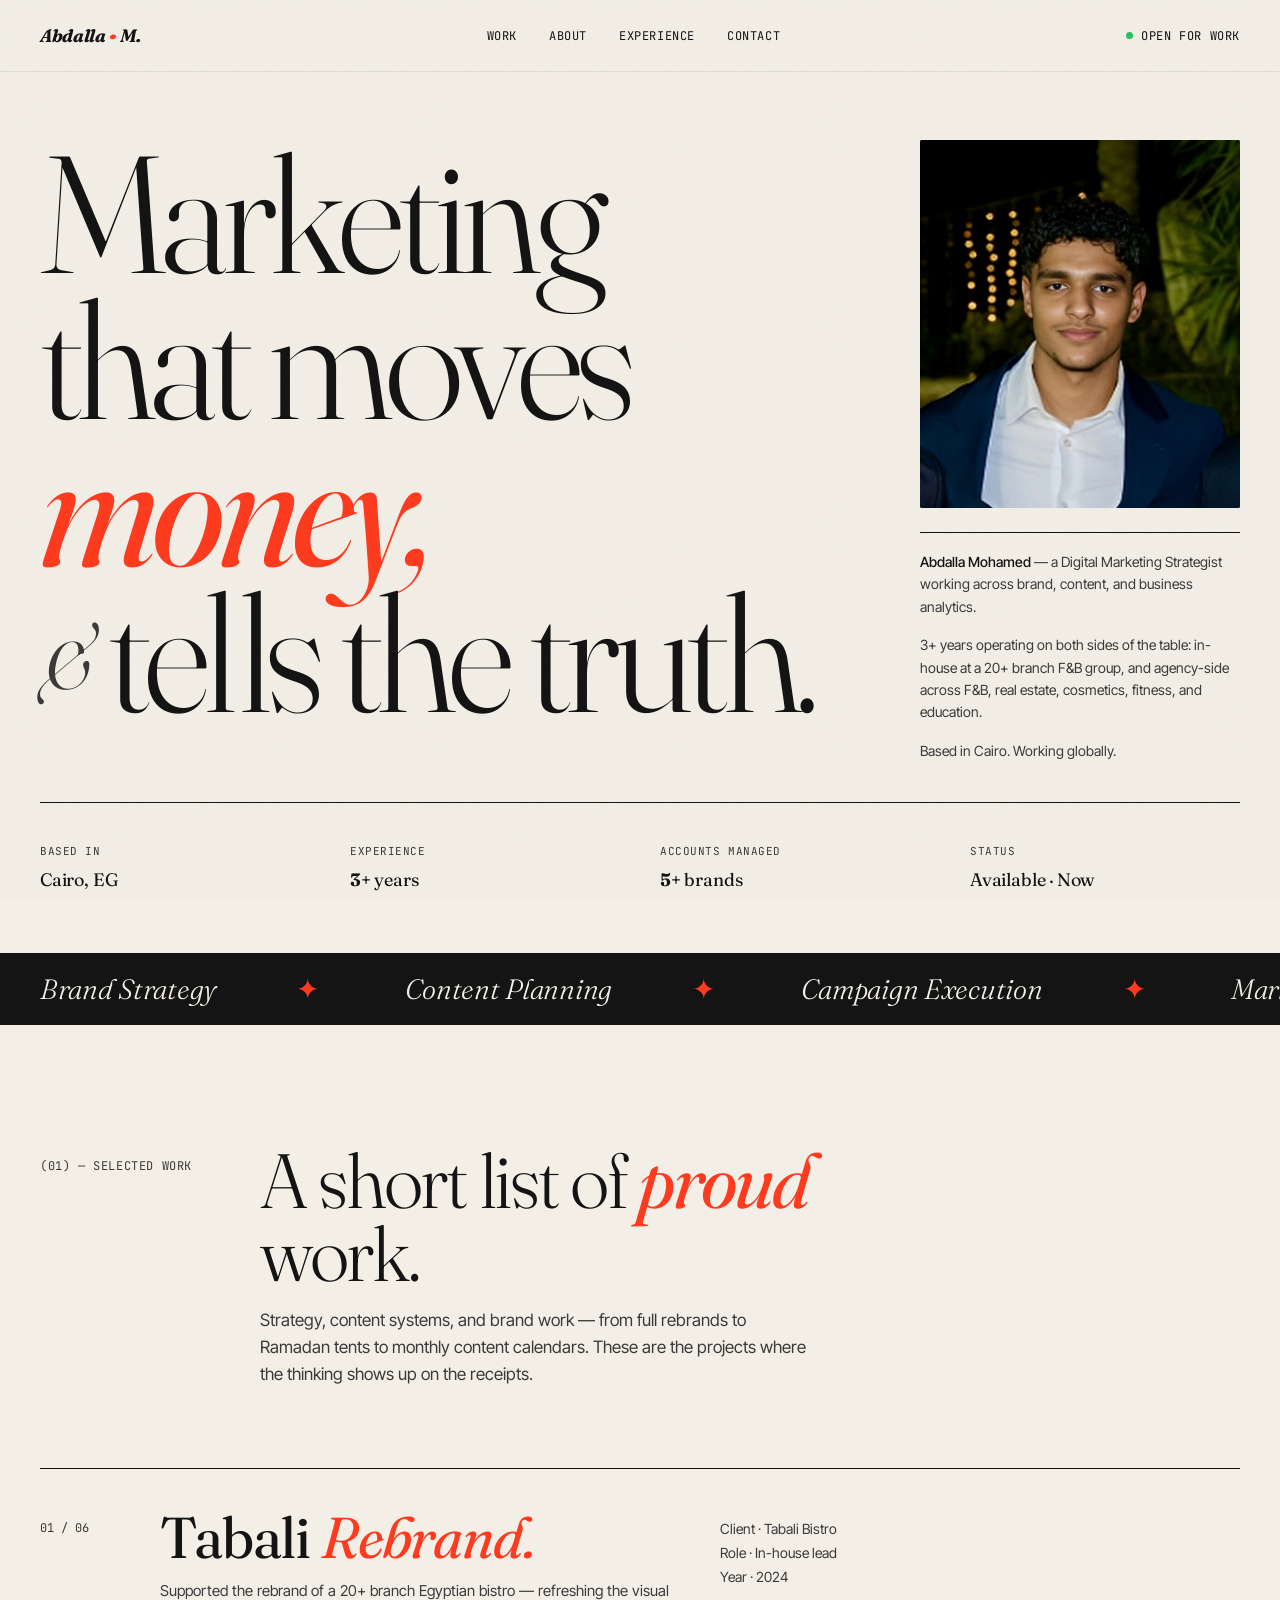
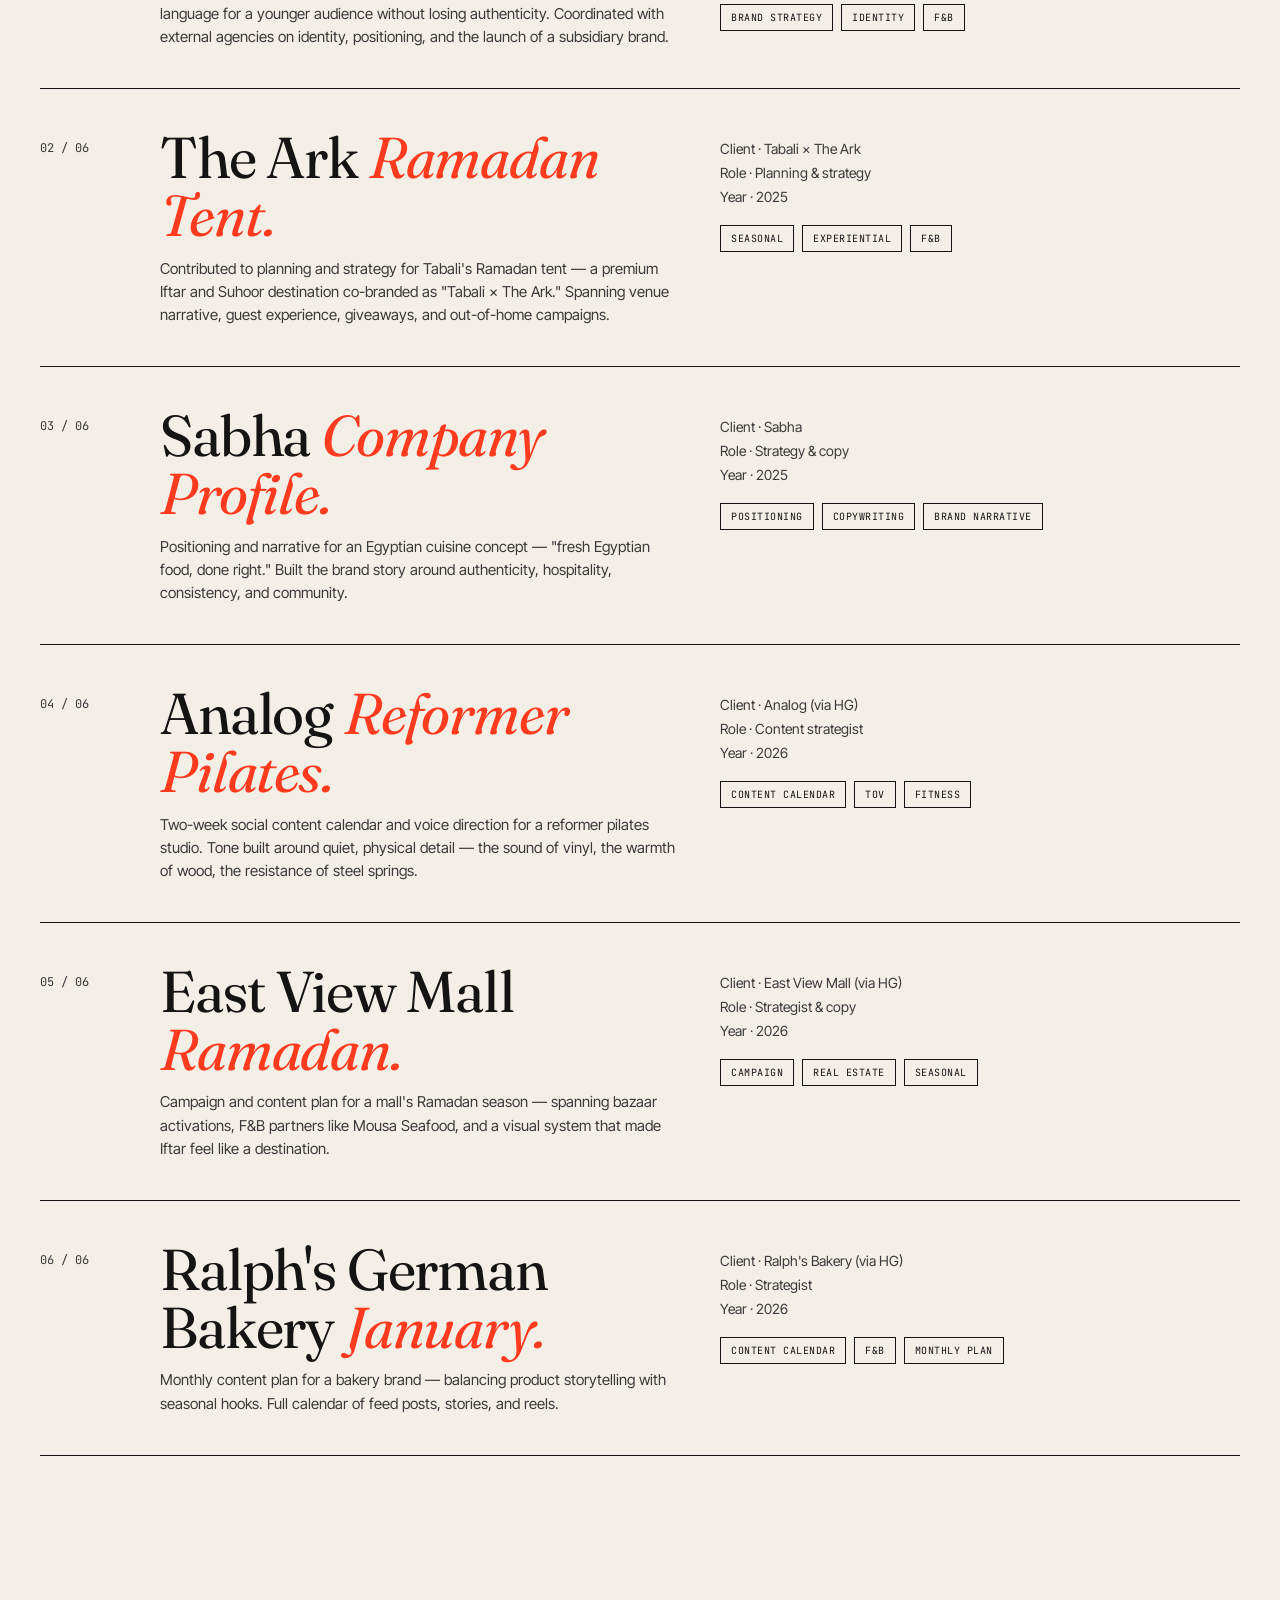
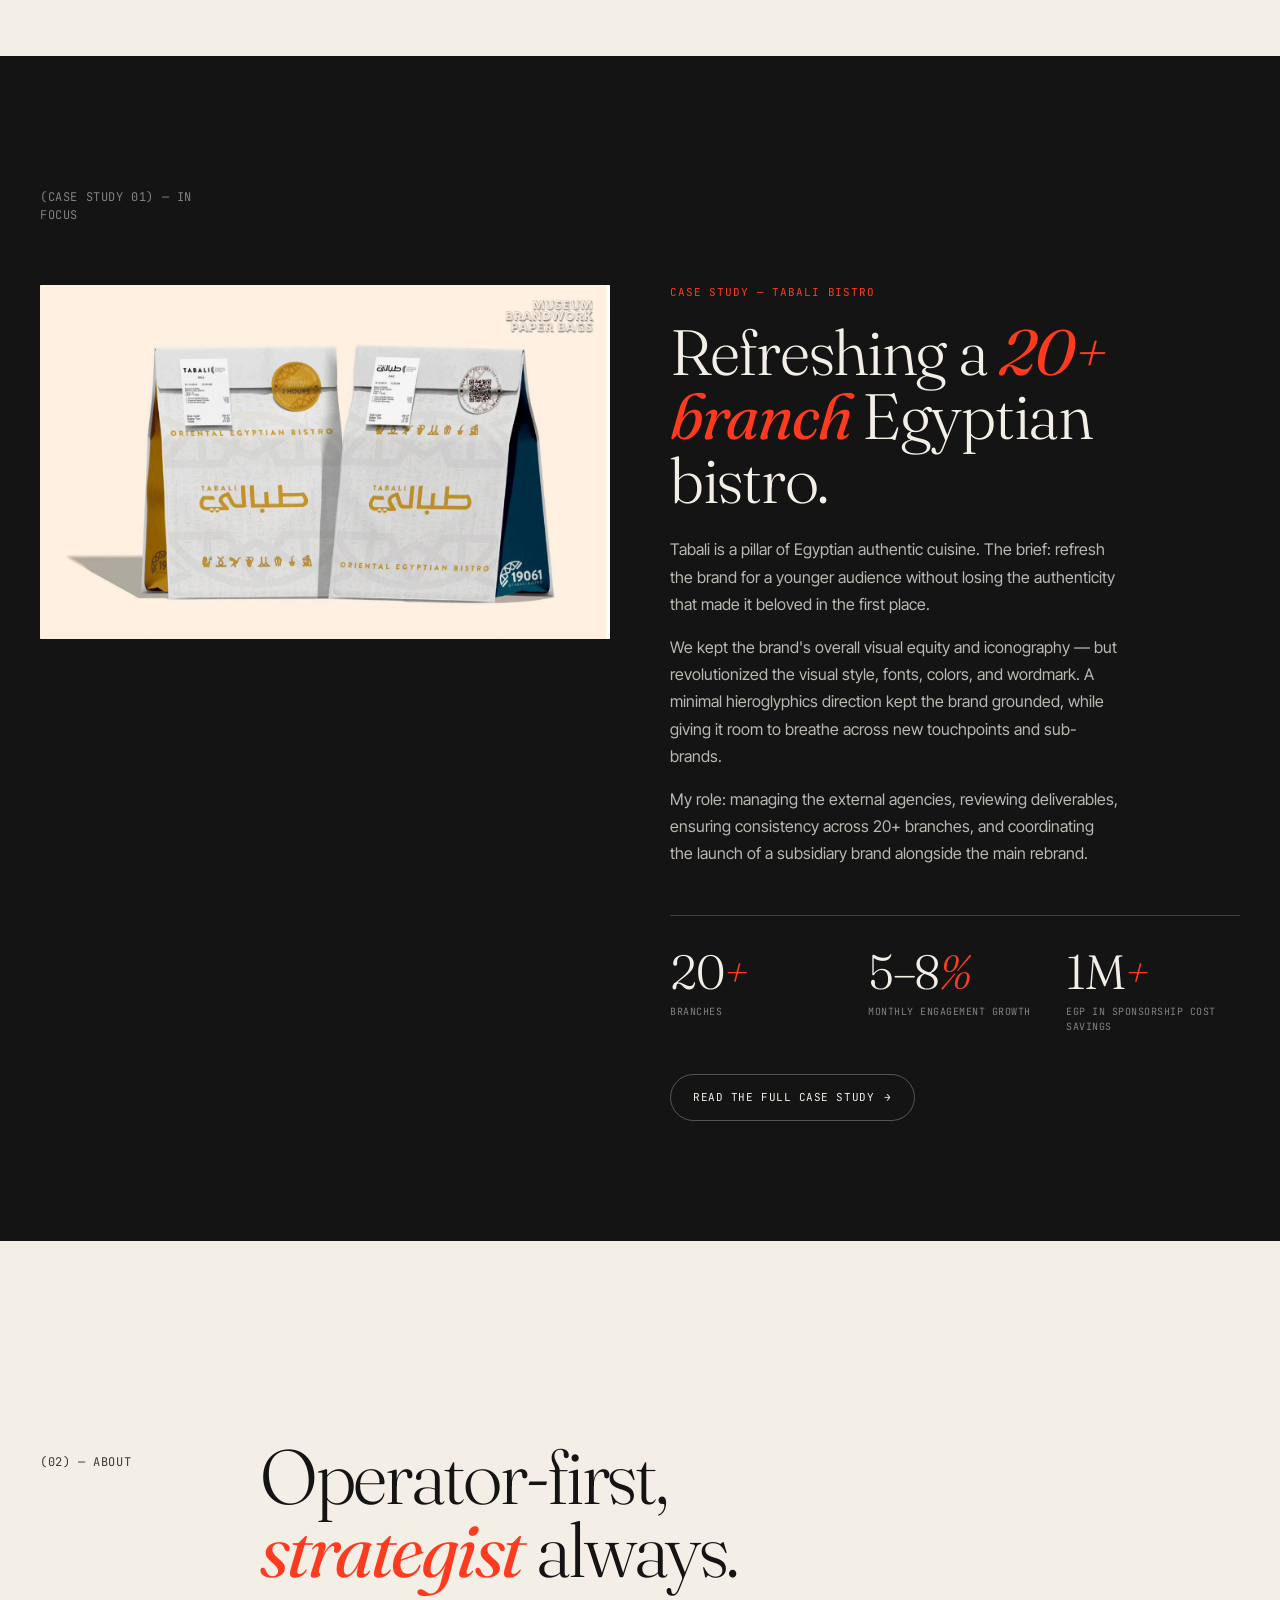
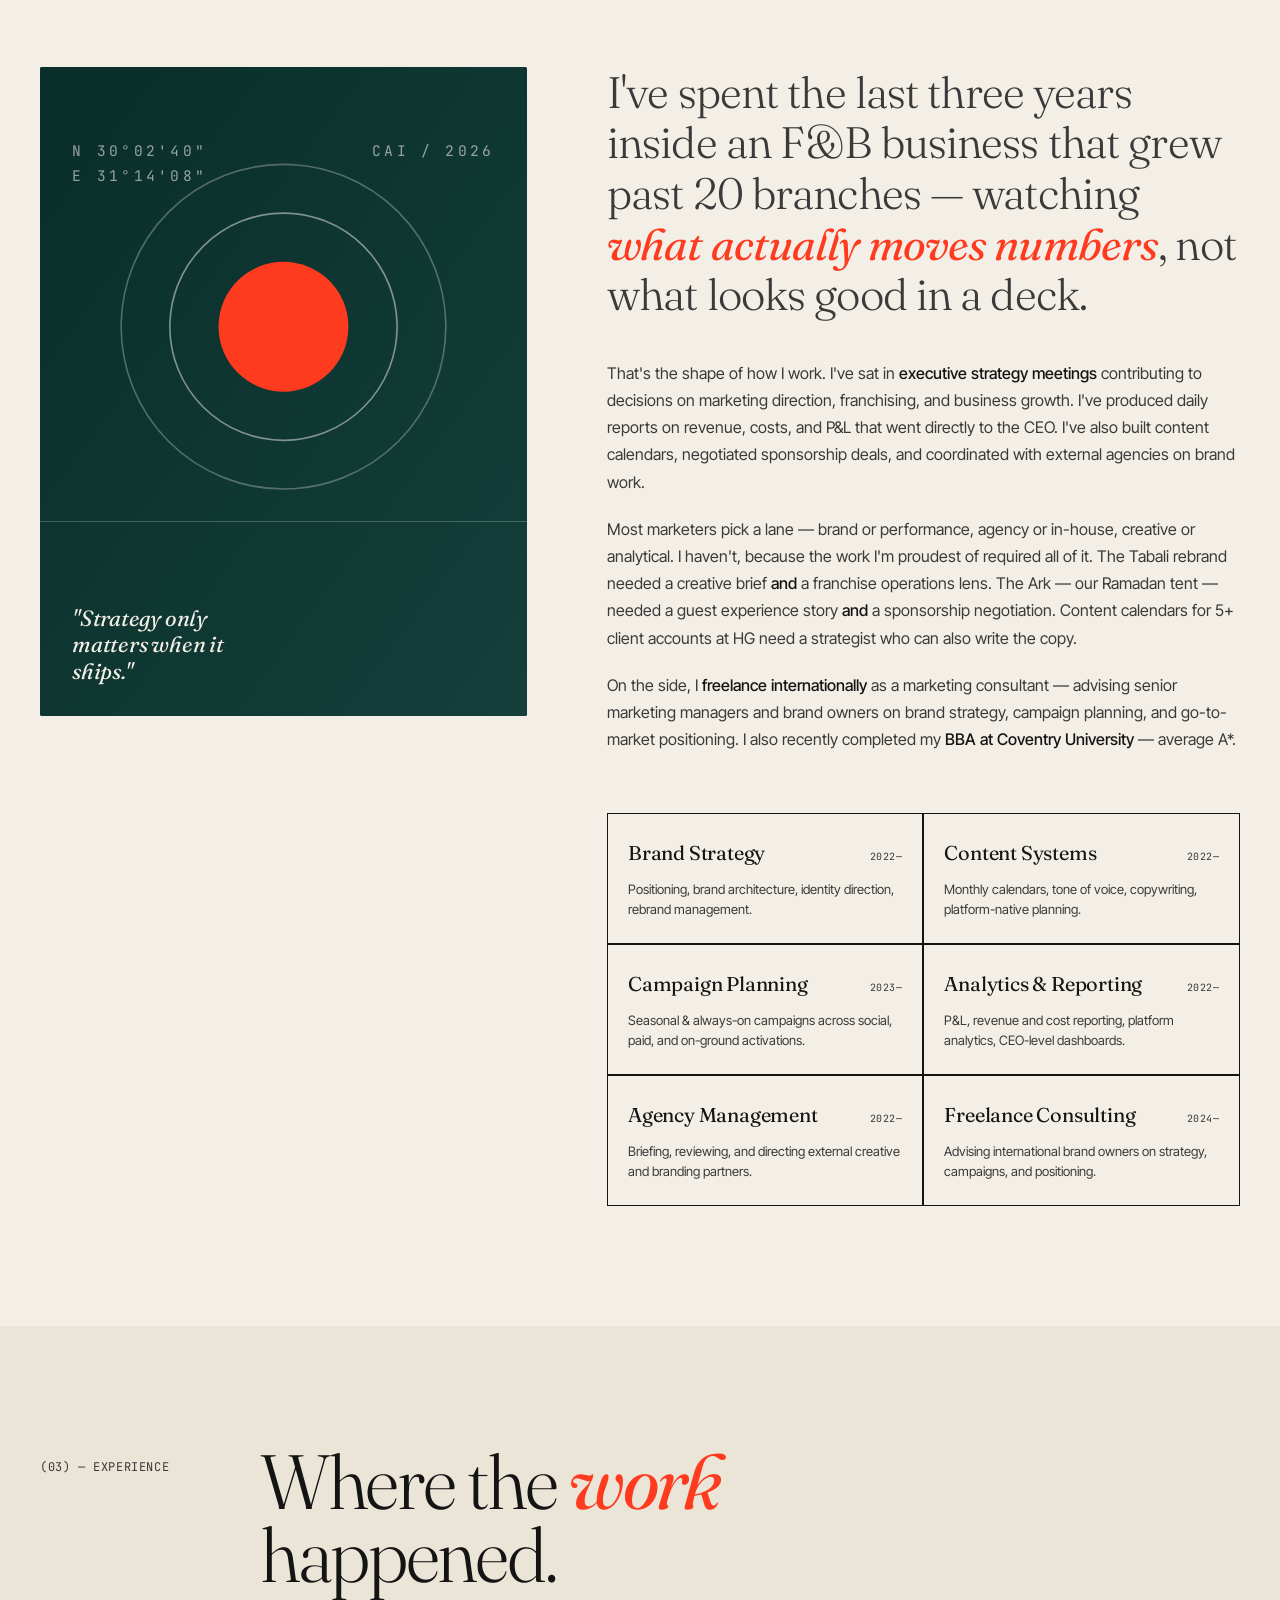
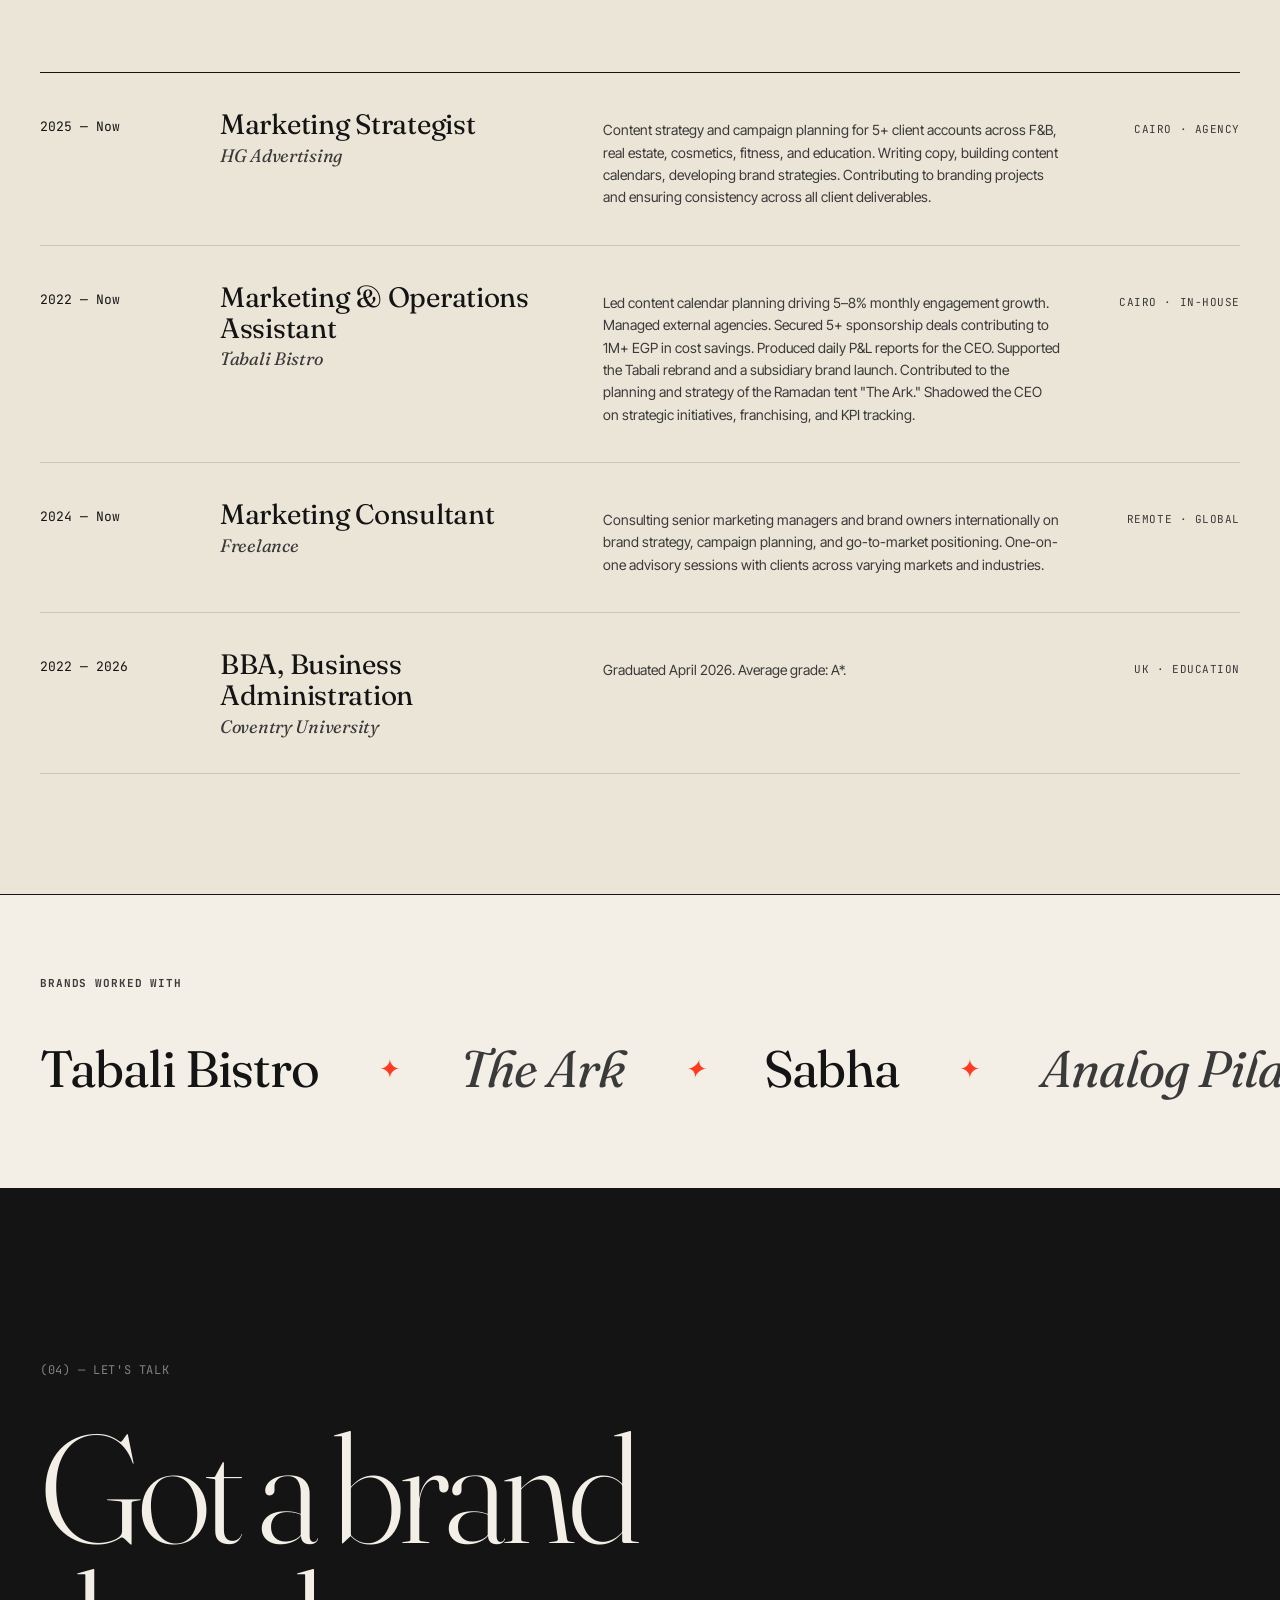
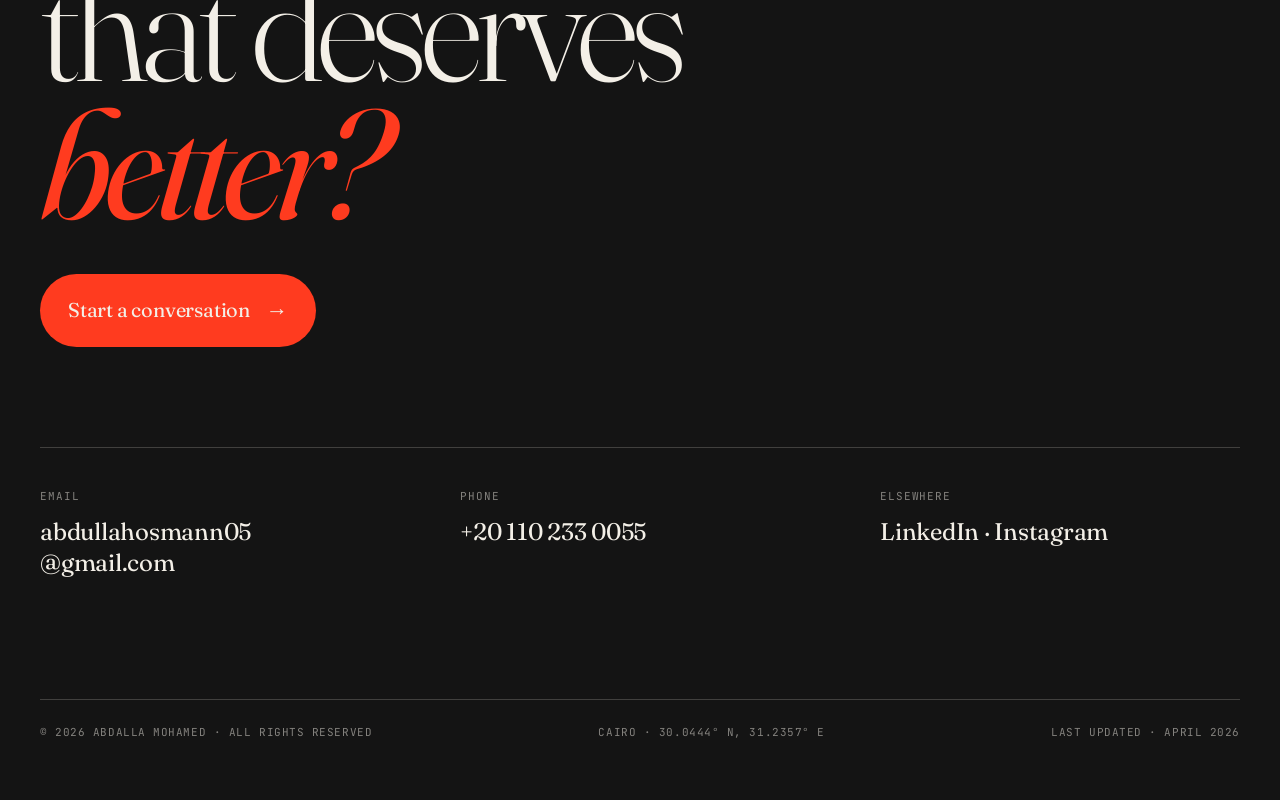
==== commit d0fedc5b: "Update index.html" ====
--- a/index.html
+++ b/index.html
@@ -604,7 +604,7 @@
 
       <p class="reveal">Most marketers pick a lane — brand or performance, agency or in-house, creative or analytical. I haven't, because the work I'm proudest of required all of it. The Tabali rebrand needed a creative brief <strong>and</strong> a franchise operations lens. The Ark — our Ramadan tent — needed a guest experience story <strong>and</strong> a sponsorship negotiation. Content calendars for 5+ client accounts at HG need a strategist who can also write the copy.</p>
 
-      <p class="reveal">On the side, I <strong>freelance internationally</strong> as a marketing consultant — advising senior marketing managers and brand owners on brand strategy, campaign planning, and go-to-market positioning. I also recently completed my <strong>BBA at Coventry University</strong> — senior year average A*.</p>
+      <p class="reveal">On the side, I <strong>freelance internationally</strong> as a marketing consultant — advising senior marketing managers and brand owners on brand strategy, campaign planning, and go-to-market positioning. I also recently completed my <strong>BBA at Coventry University</strong> — average A*.</p>
 
       <div class="capabilities reveal">
         <div class="cap">
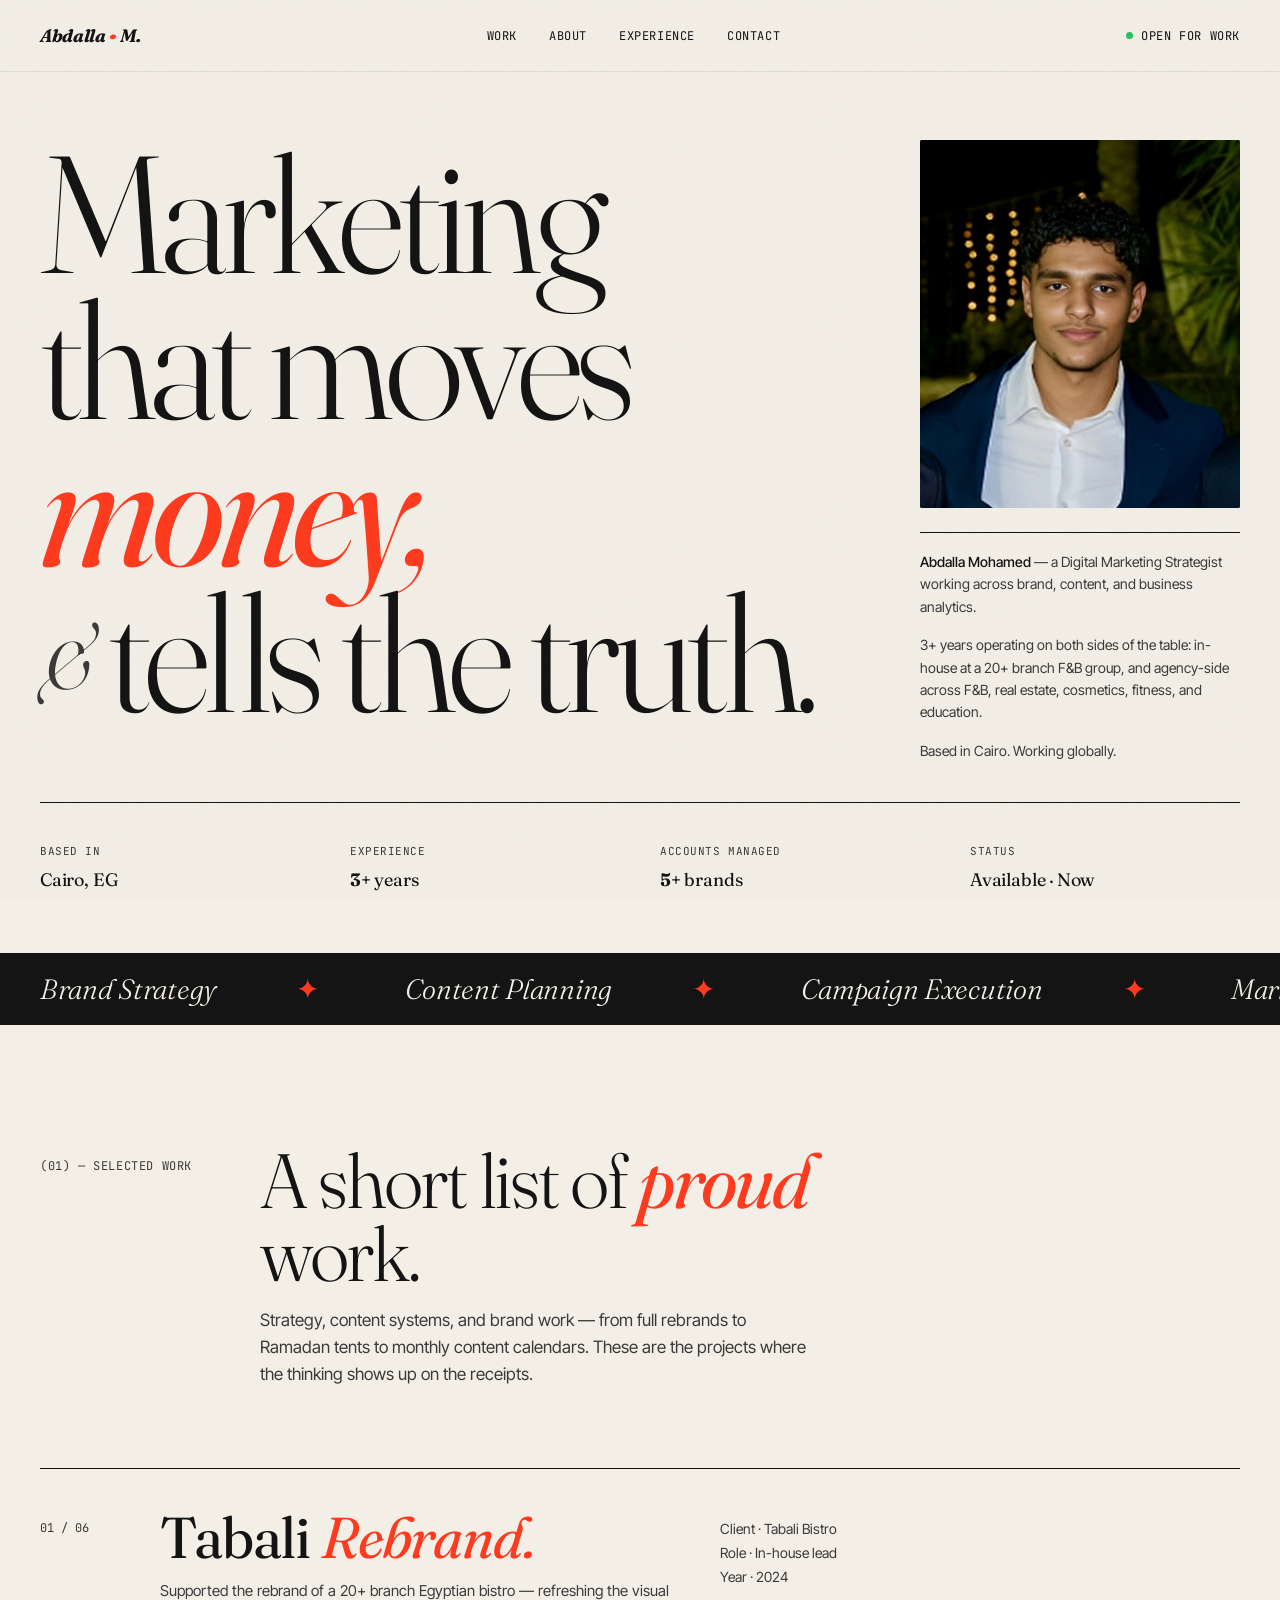
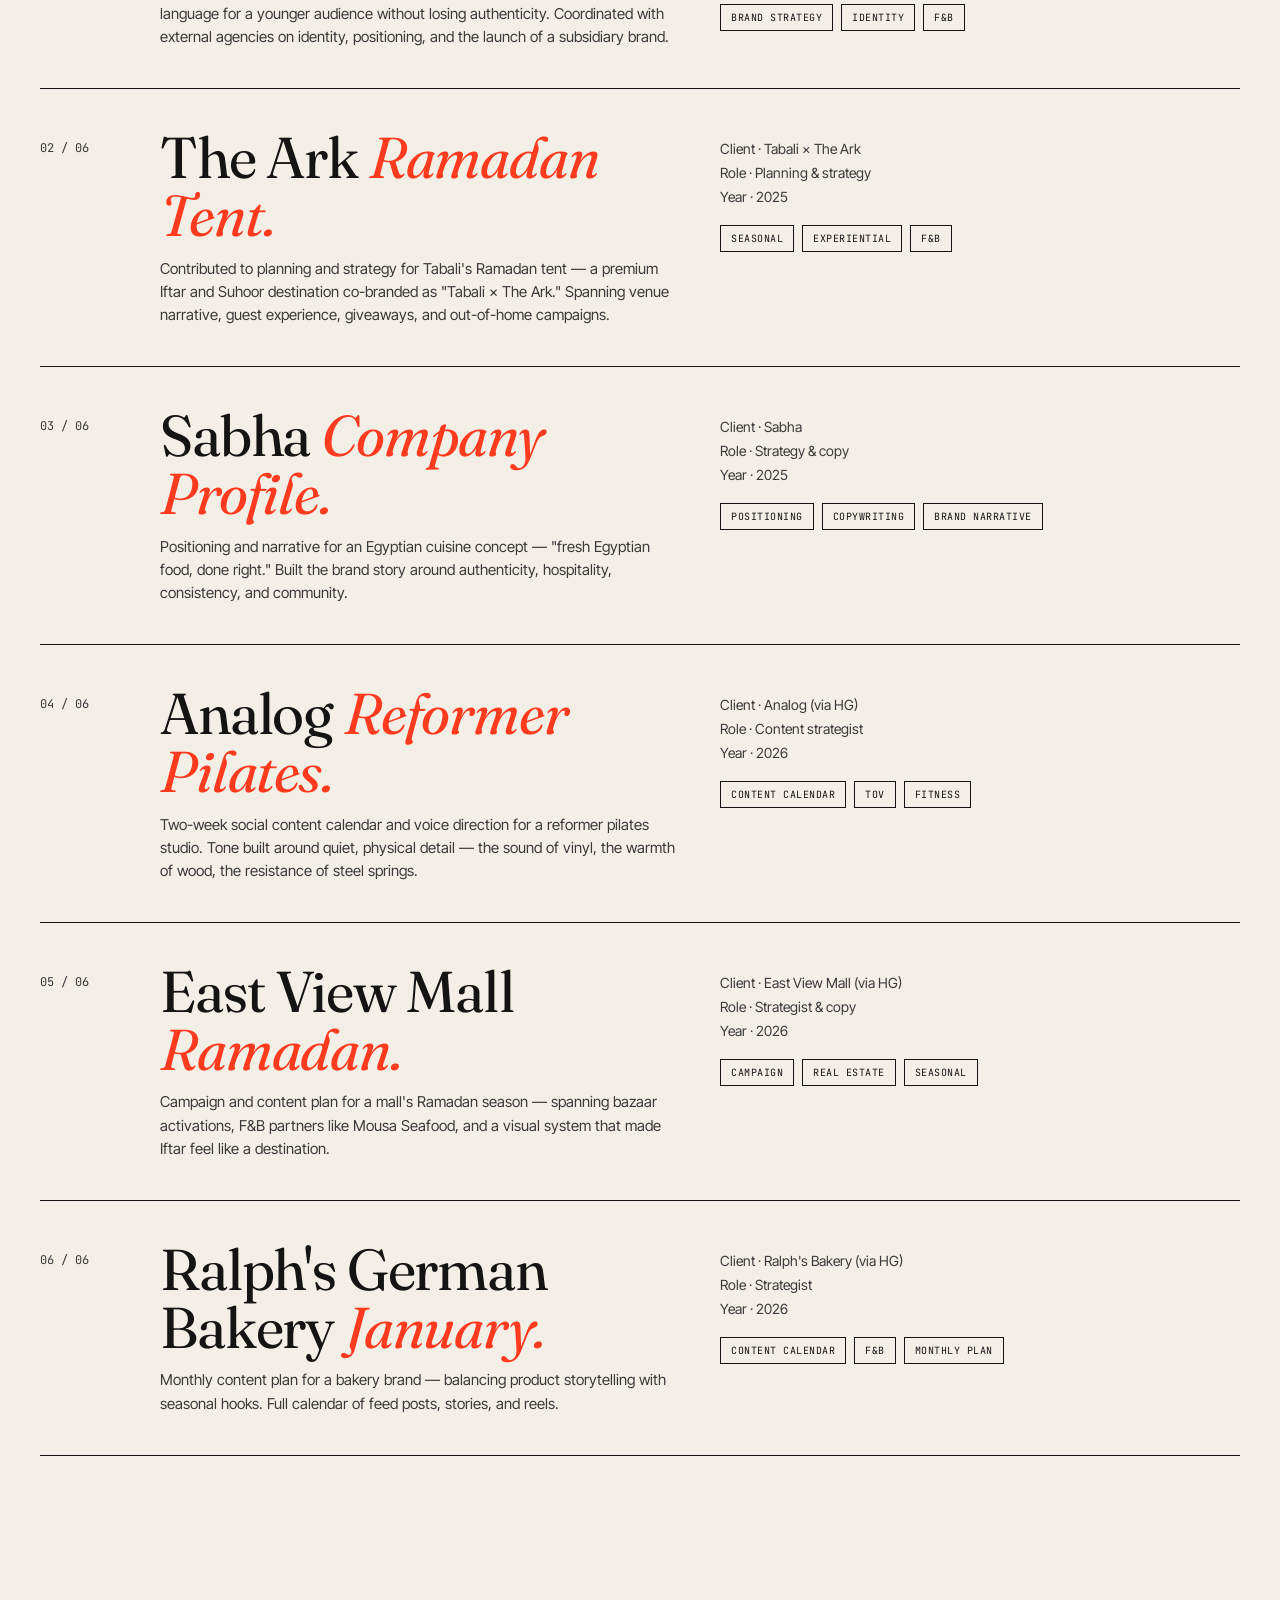
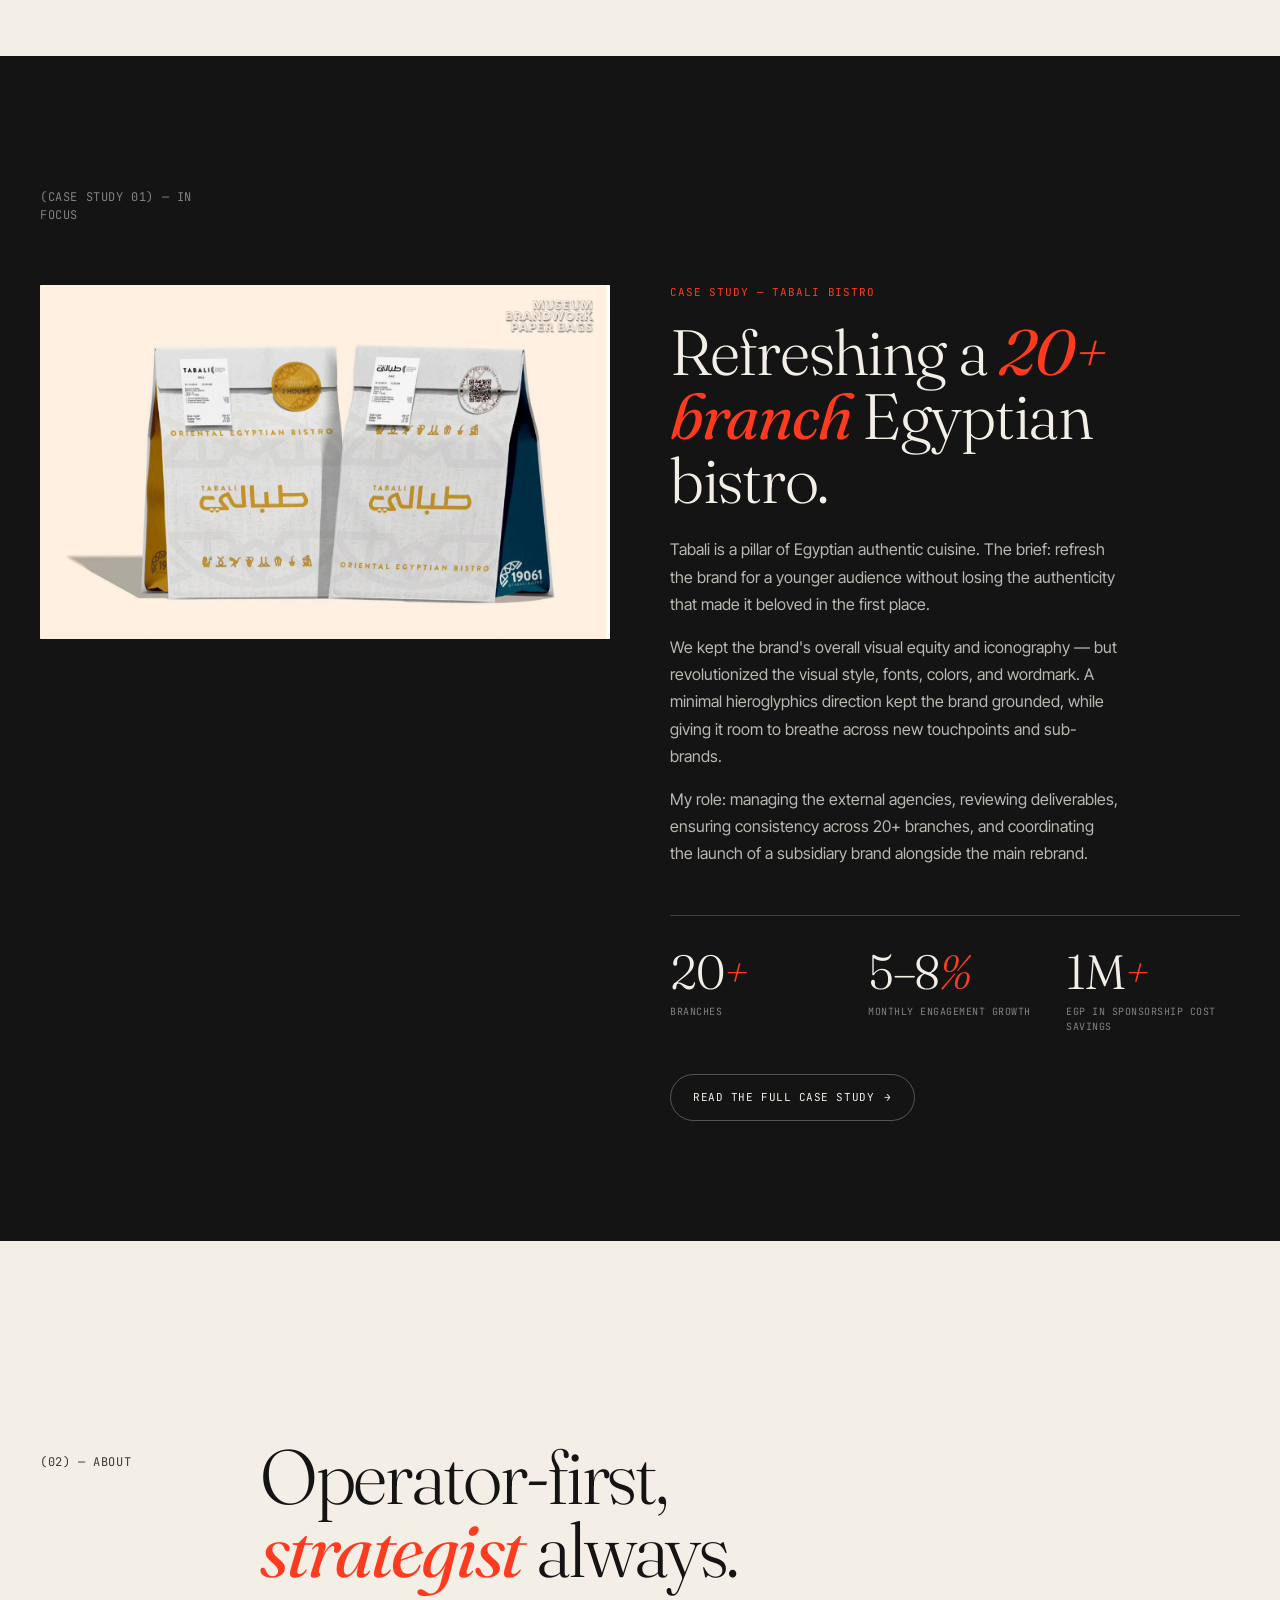
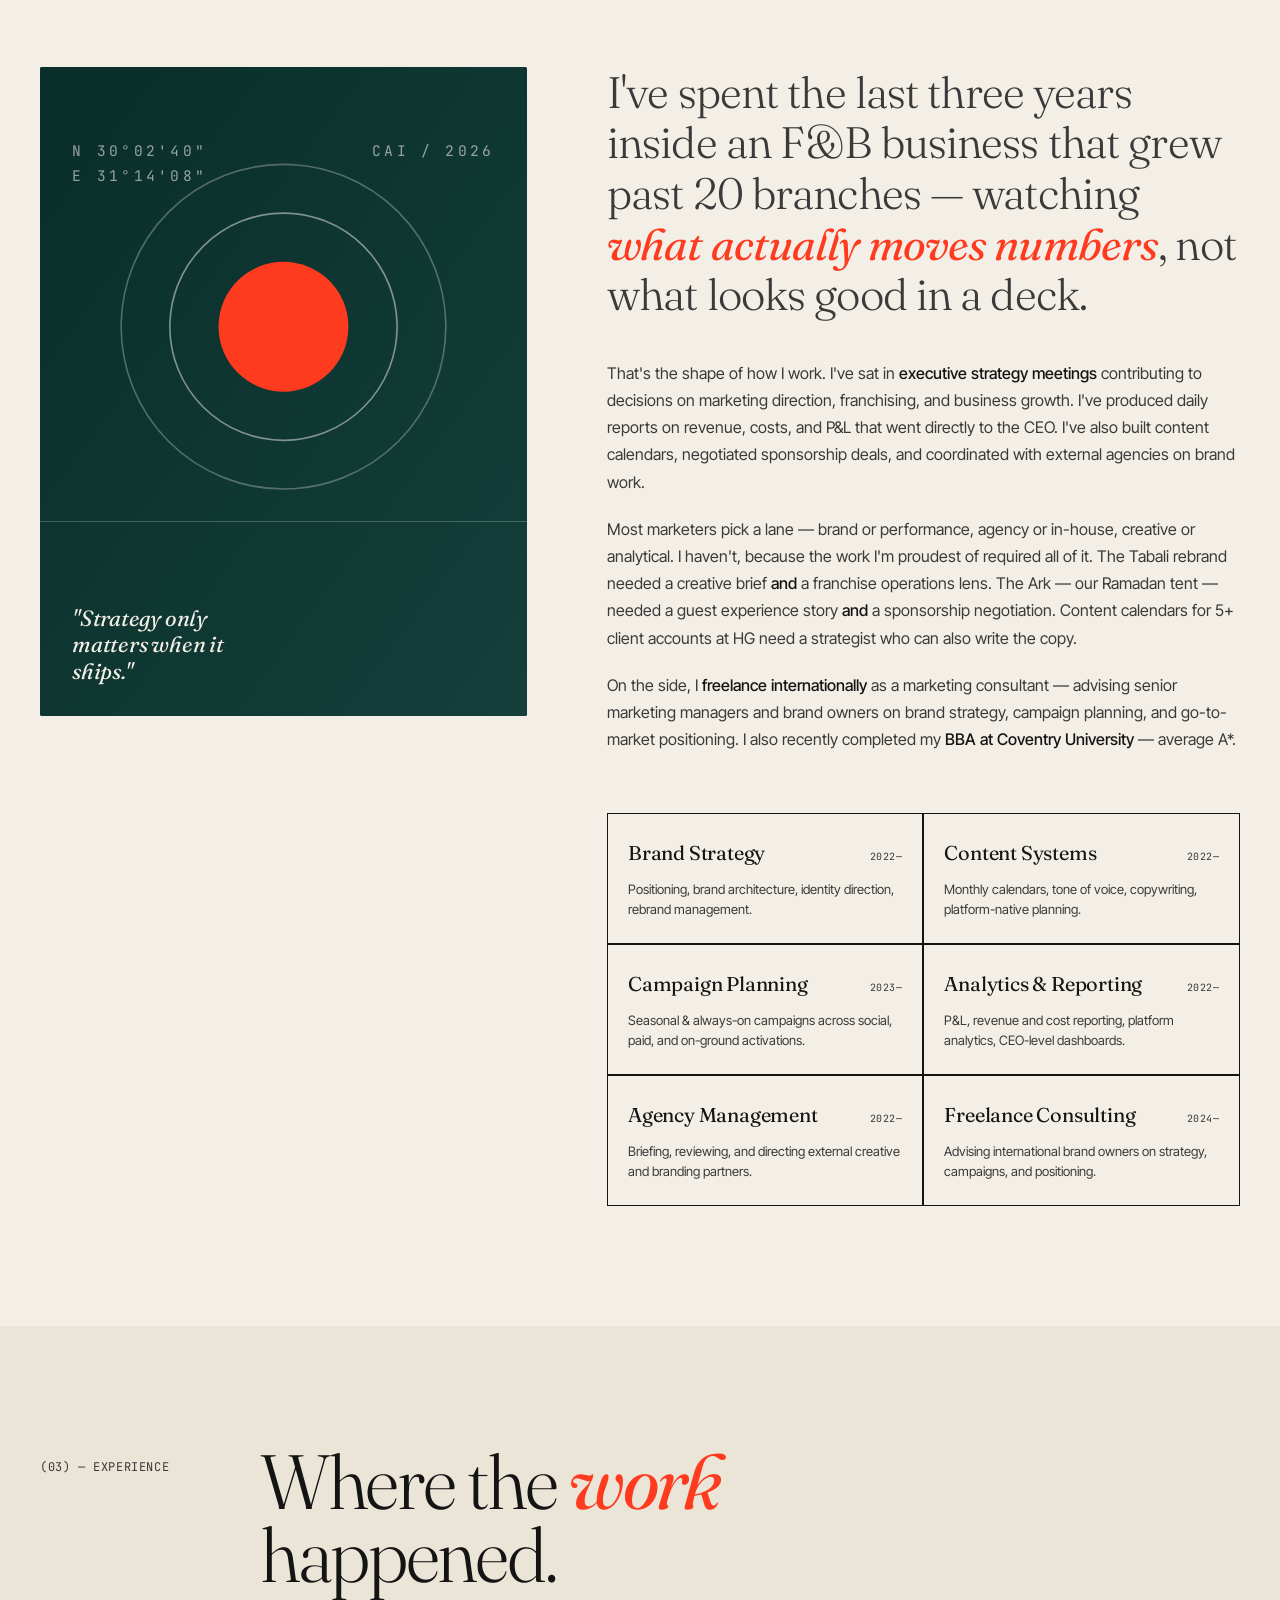
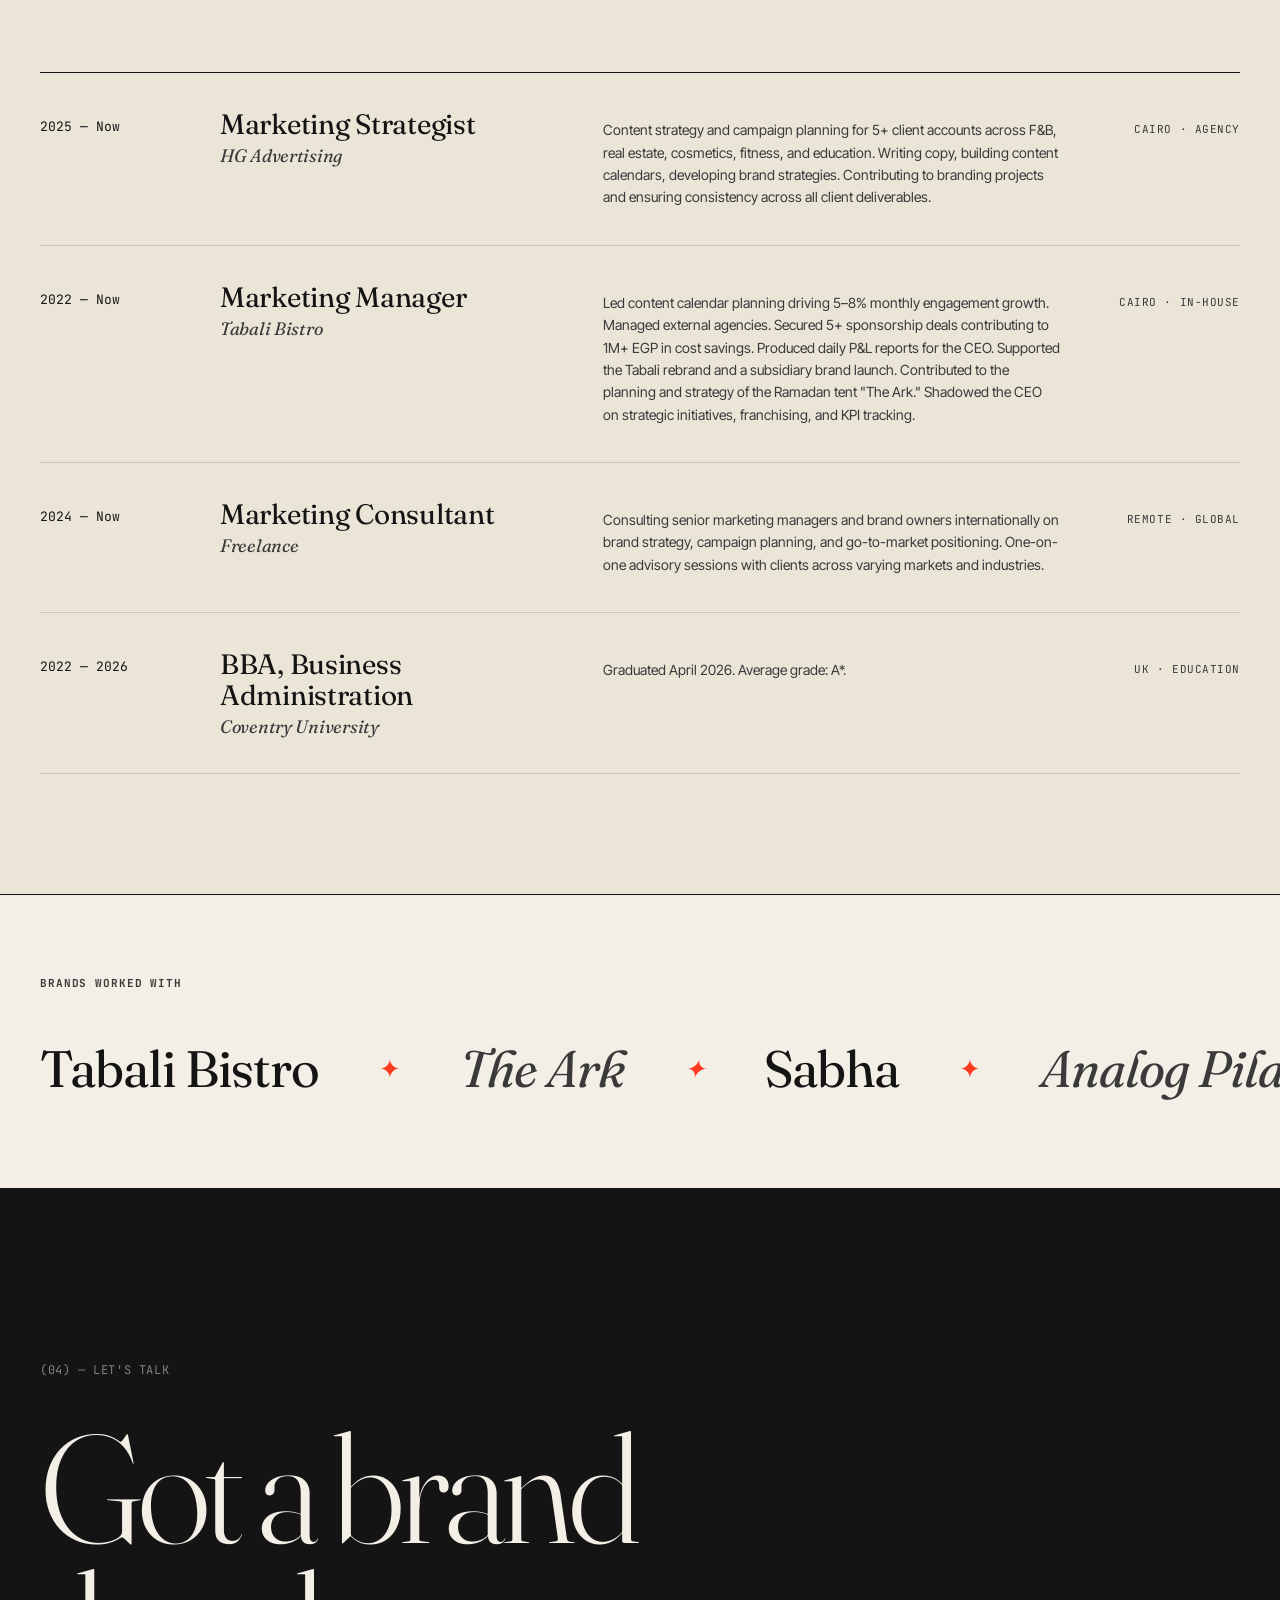
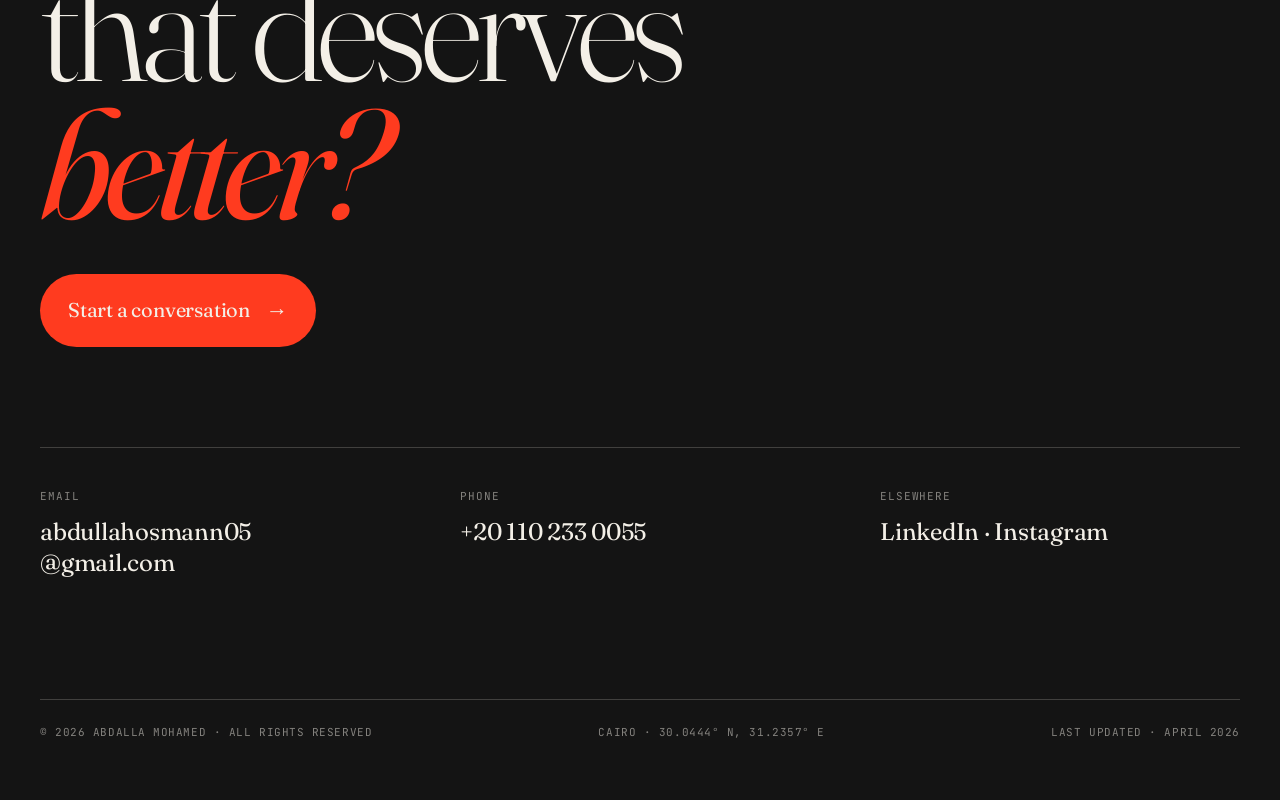
==== commit 08e75606: "Update index.html" ====
--- a/index.html
+++ b/index.html
@@ -661,7 +661,7 @@
     <div class="exp-row reveal">
       <div class="year">2022 — Now</div>
       <div class="role">
-        Marketing &amp; Operations Assistant
+        Marketing Manager
         <span class="company">Tabali Bistro</span>
       </div>
       <div class="detail">
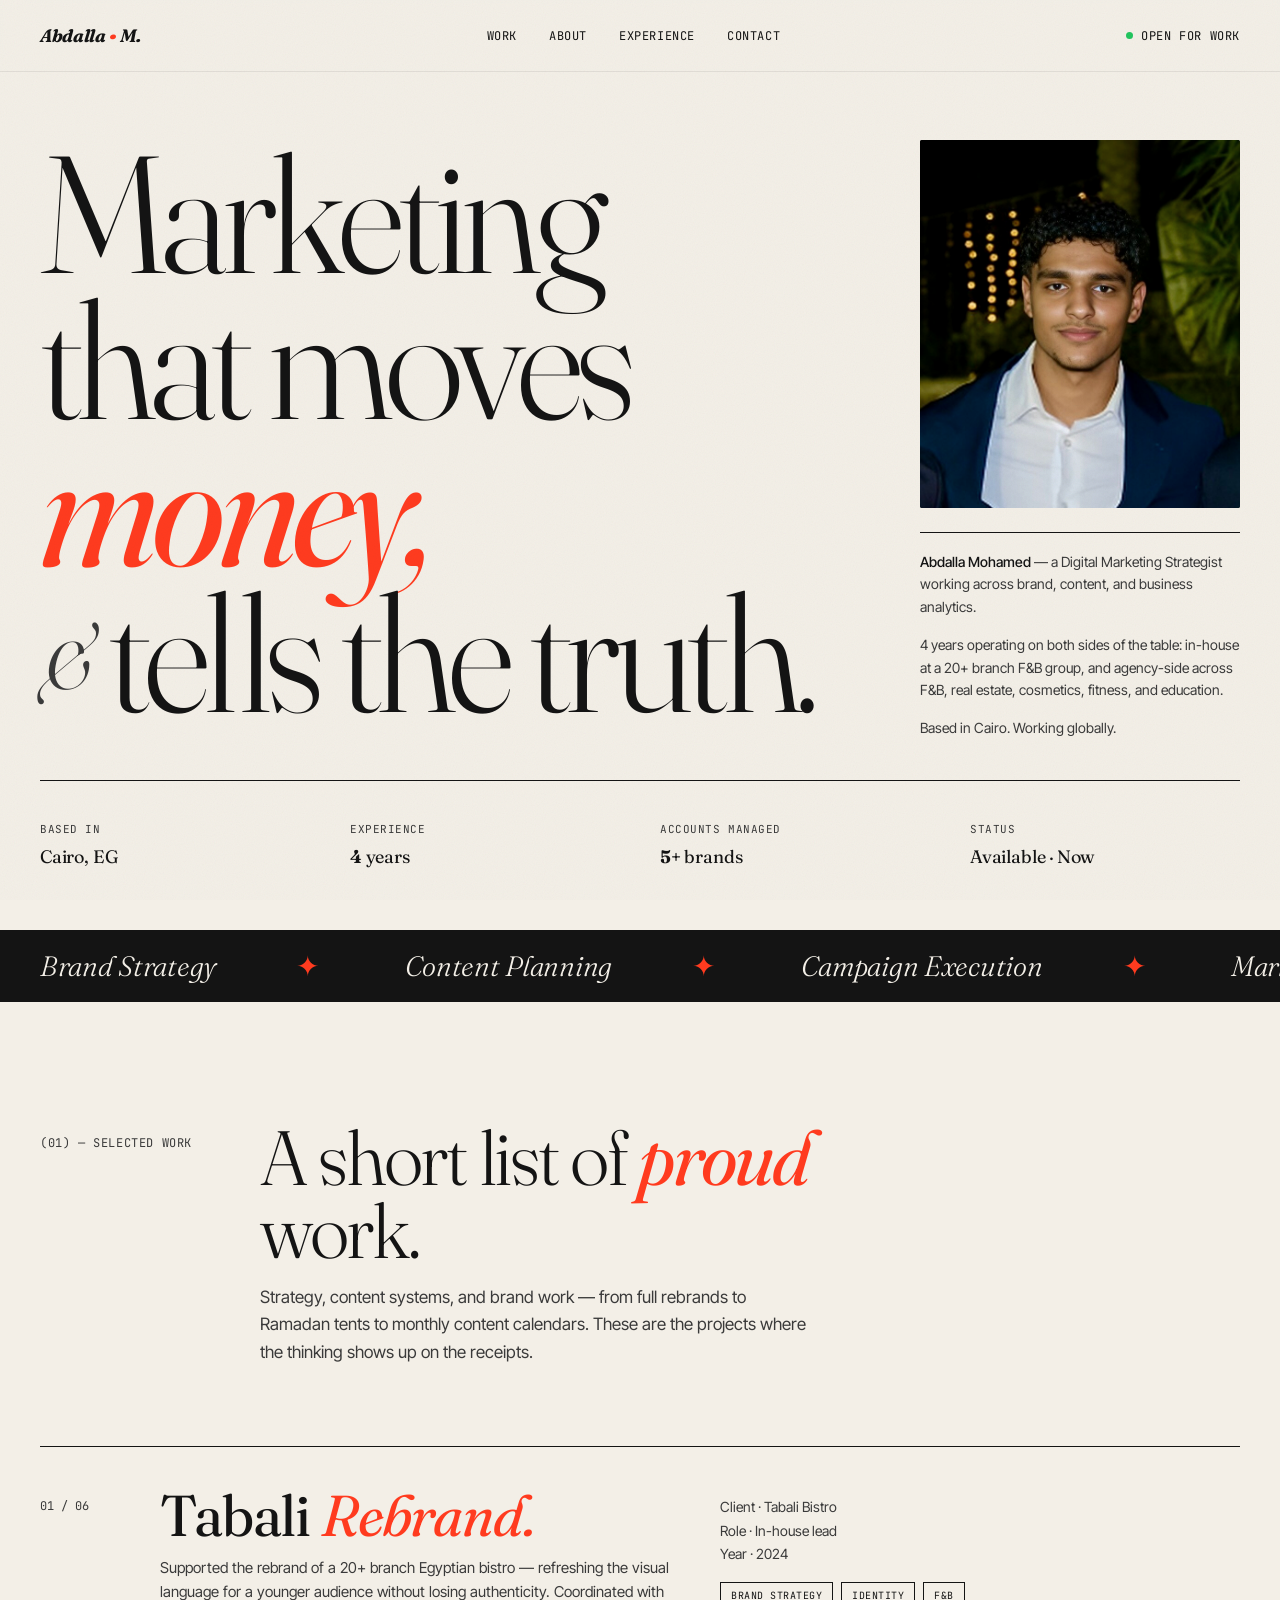
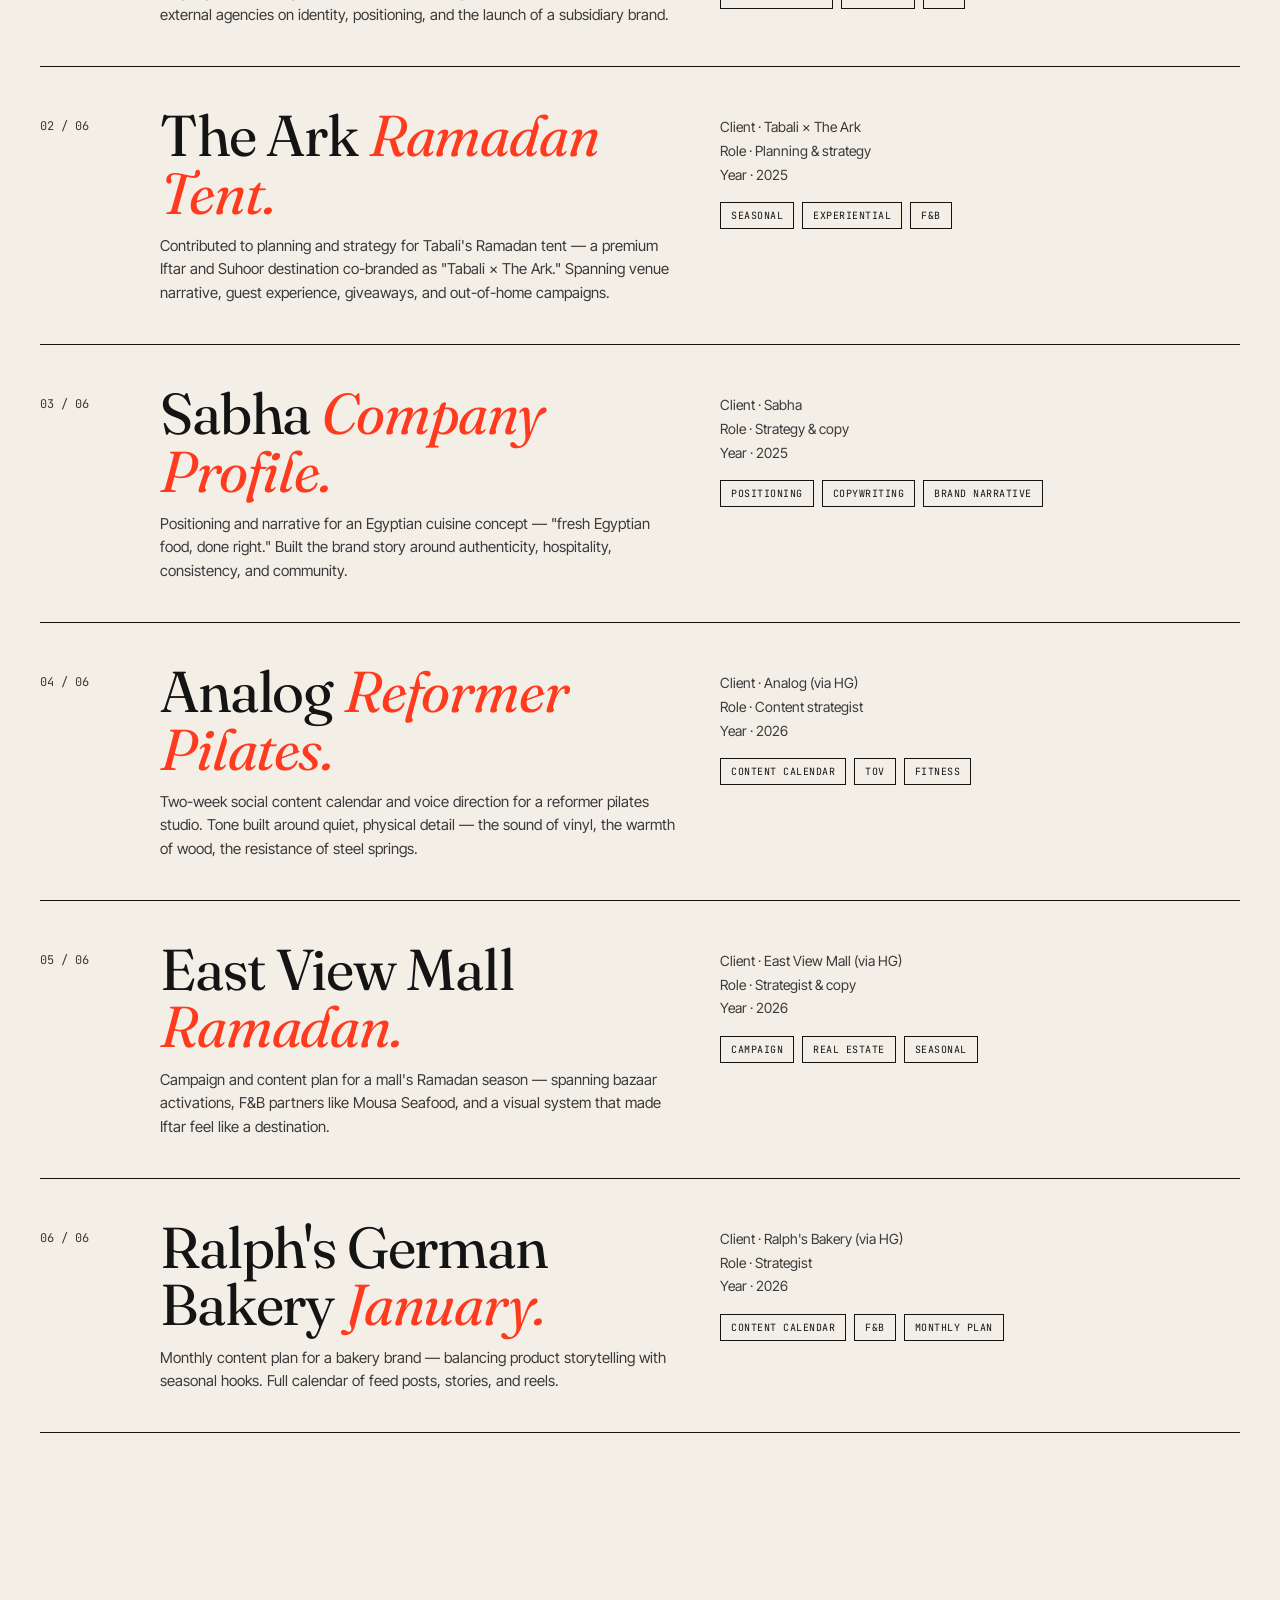
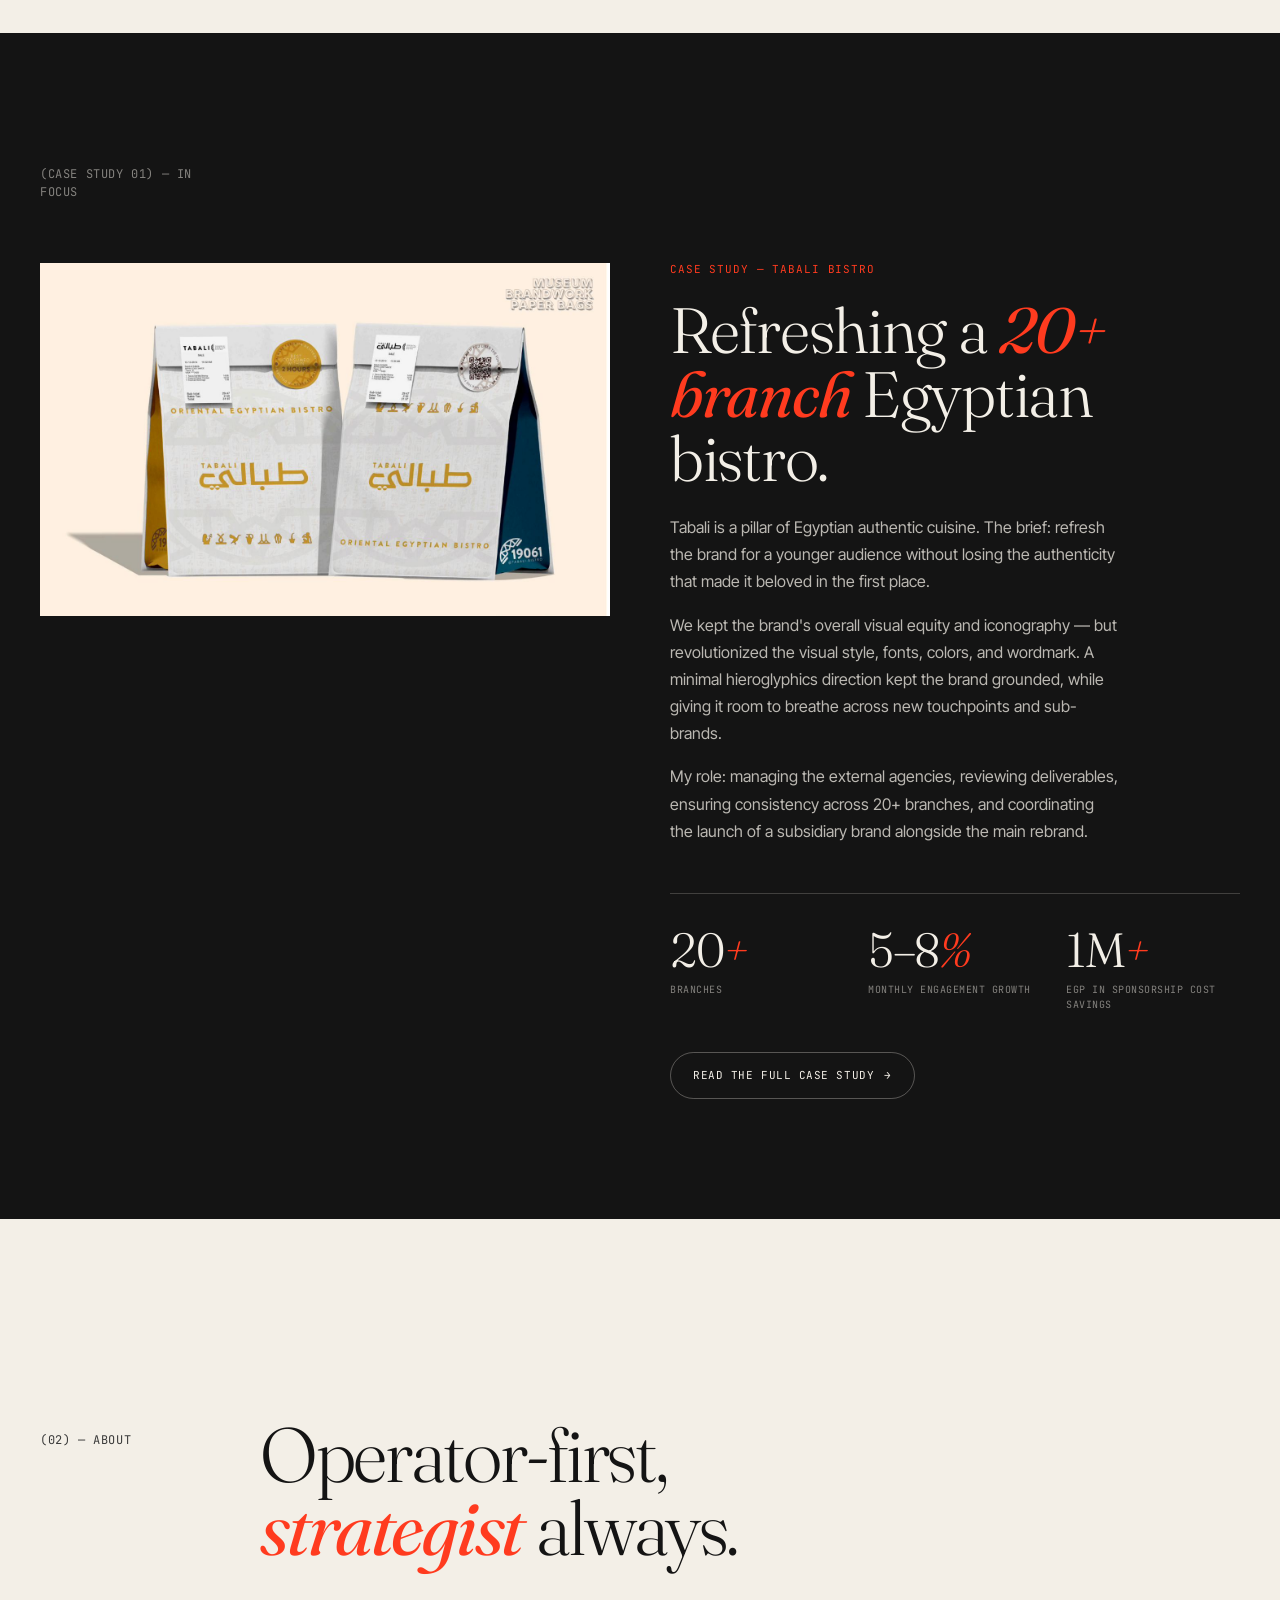
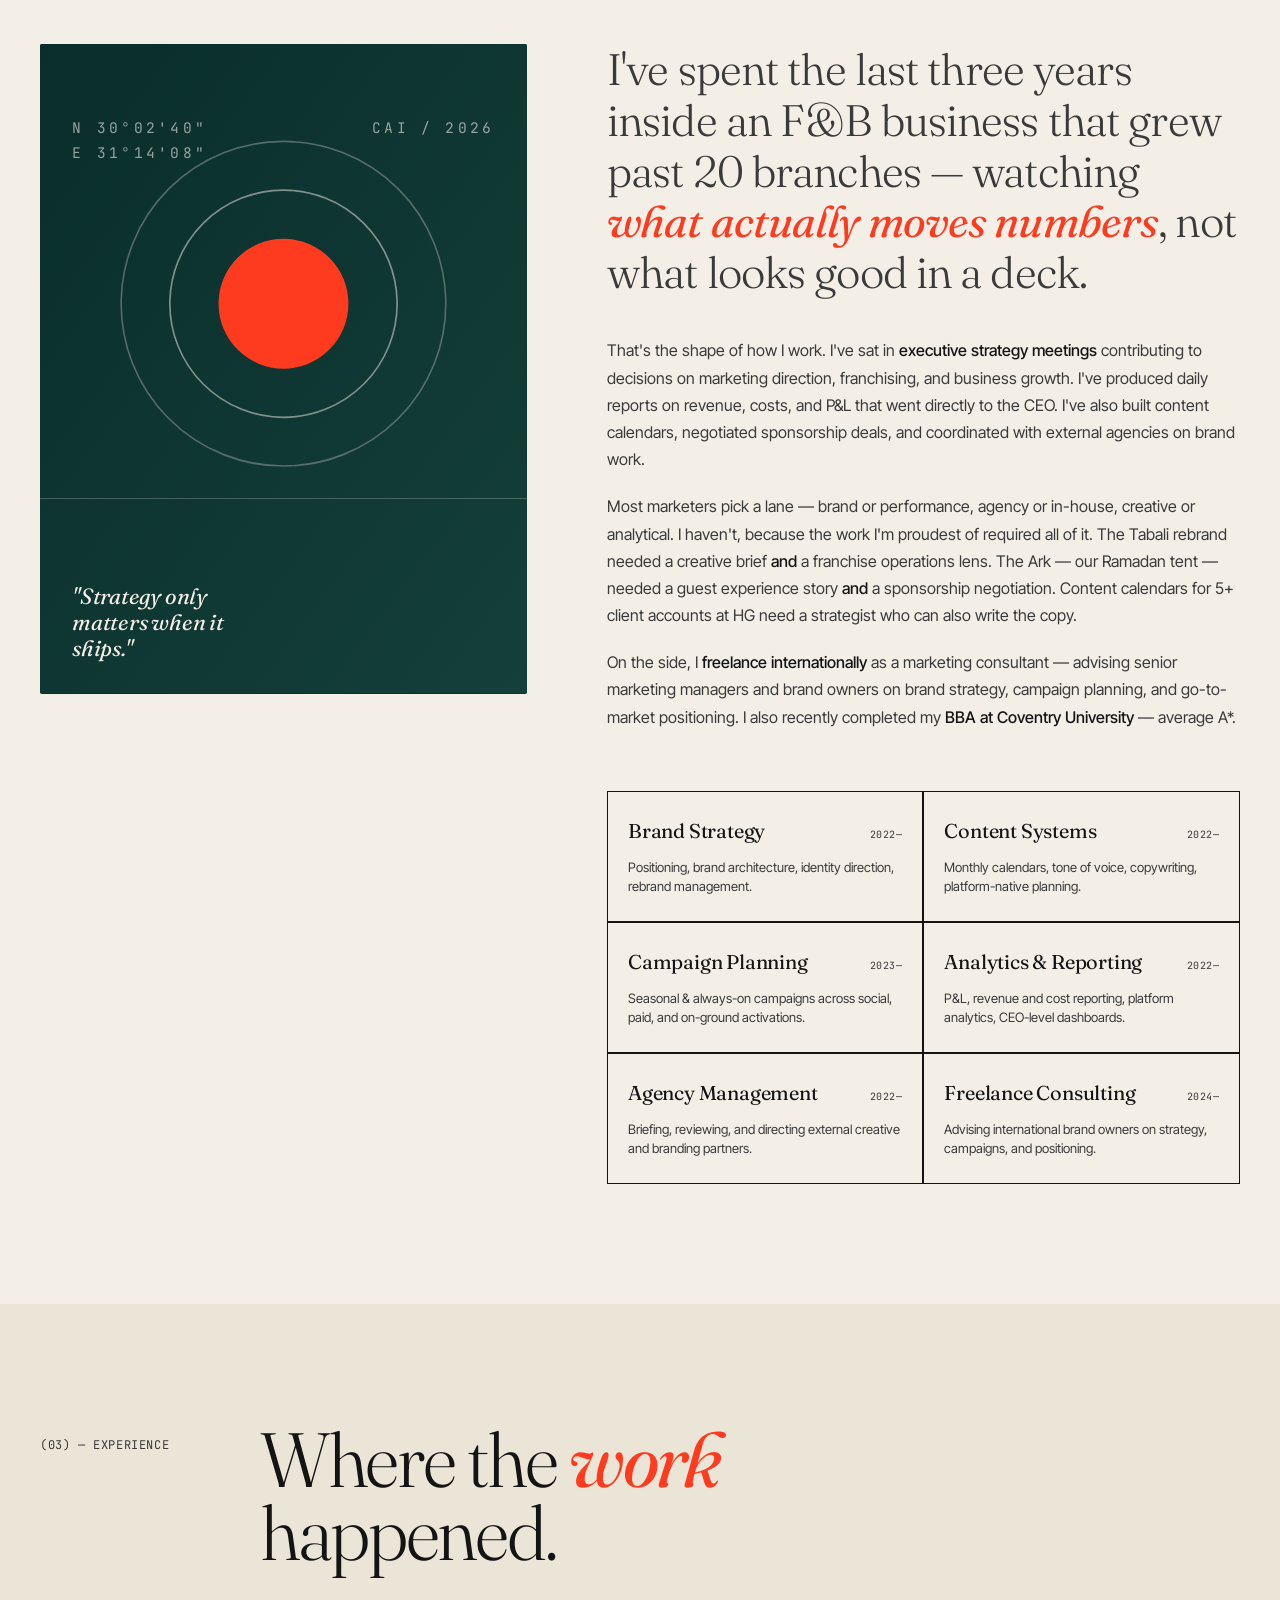
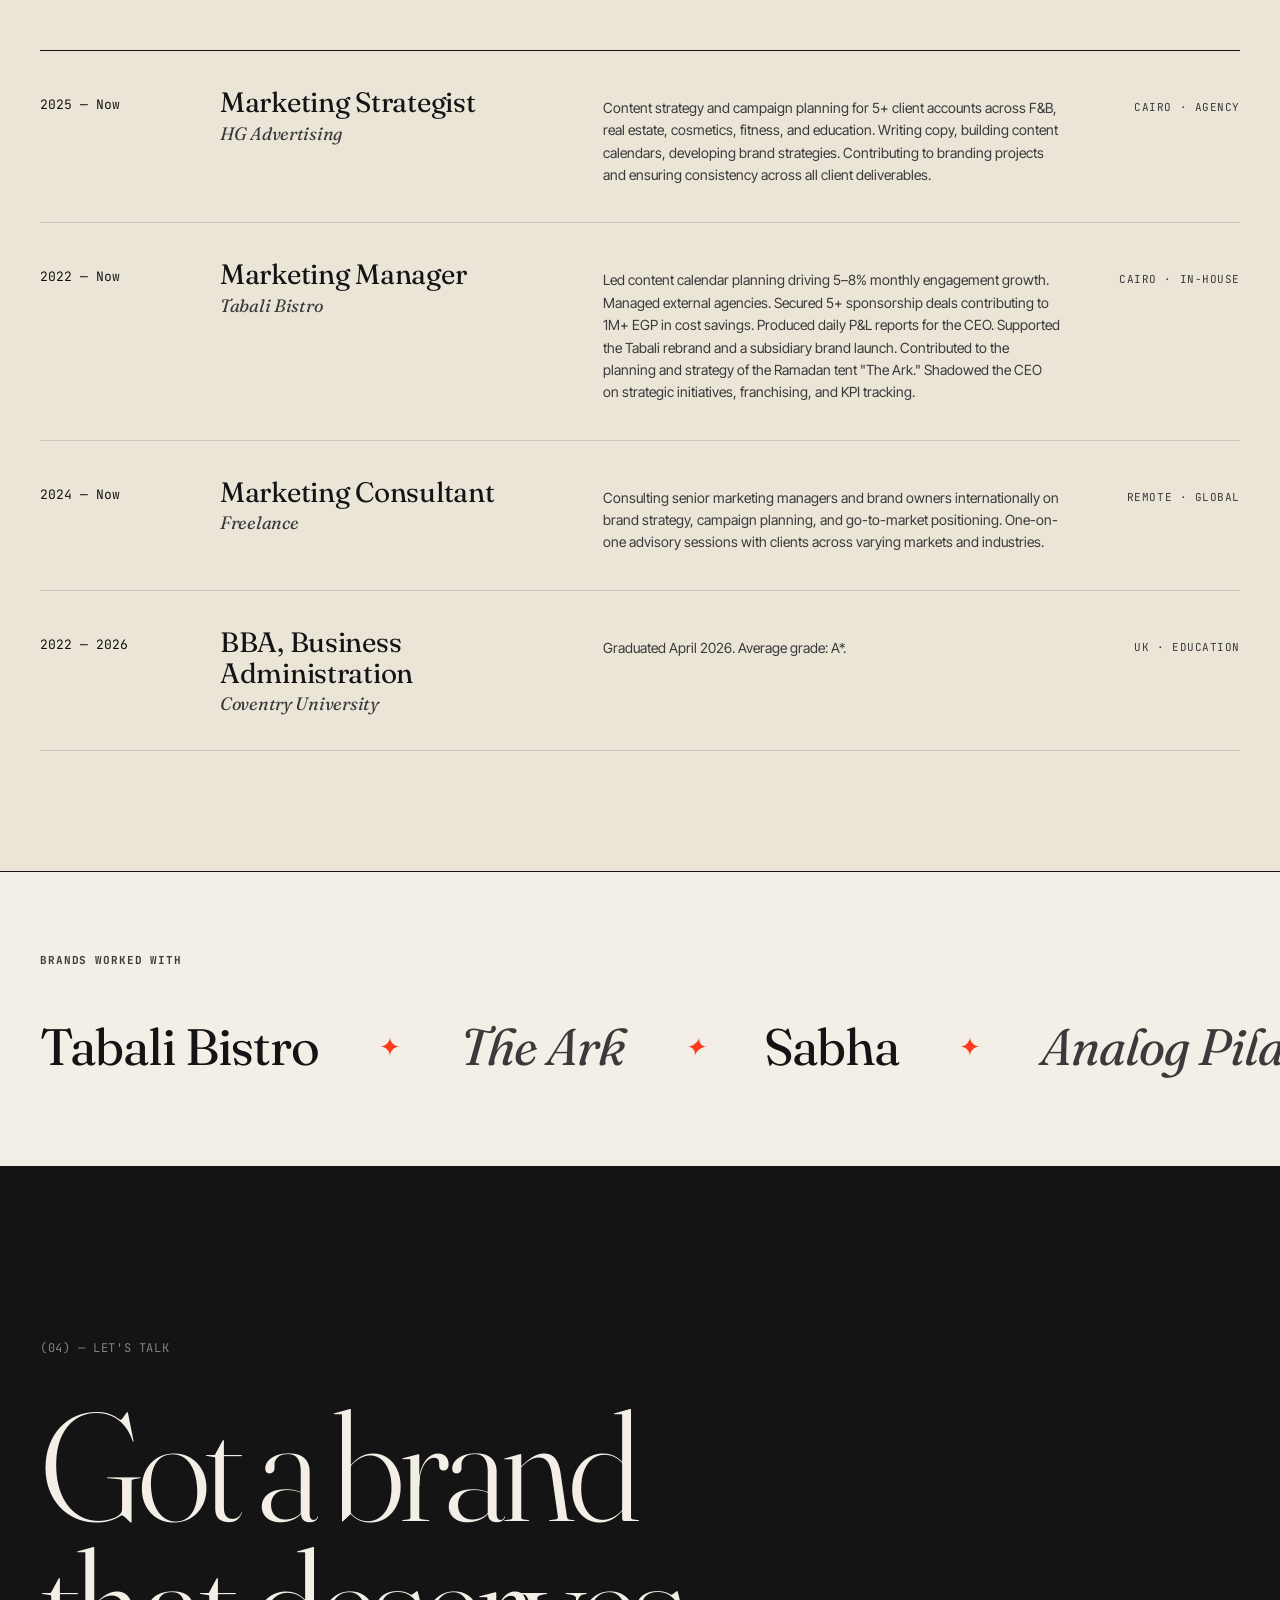
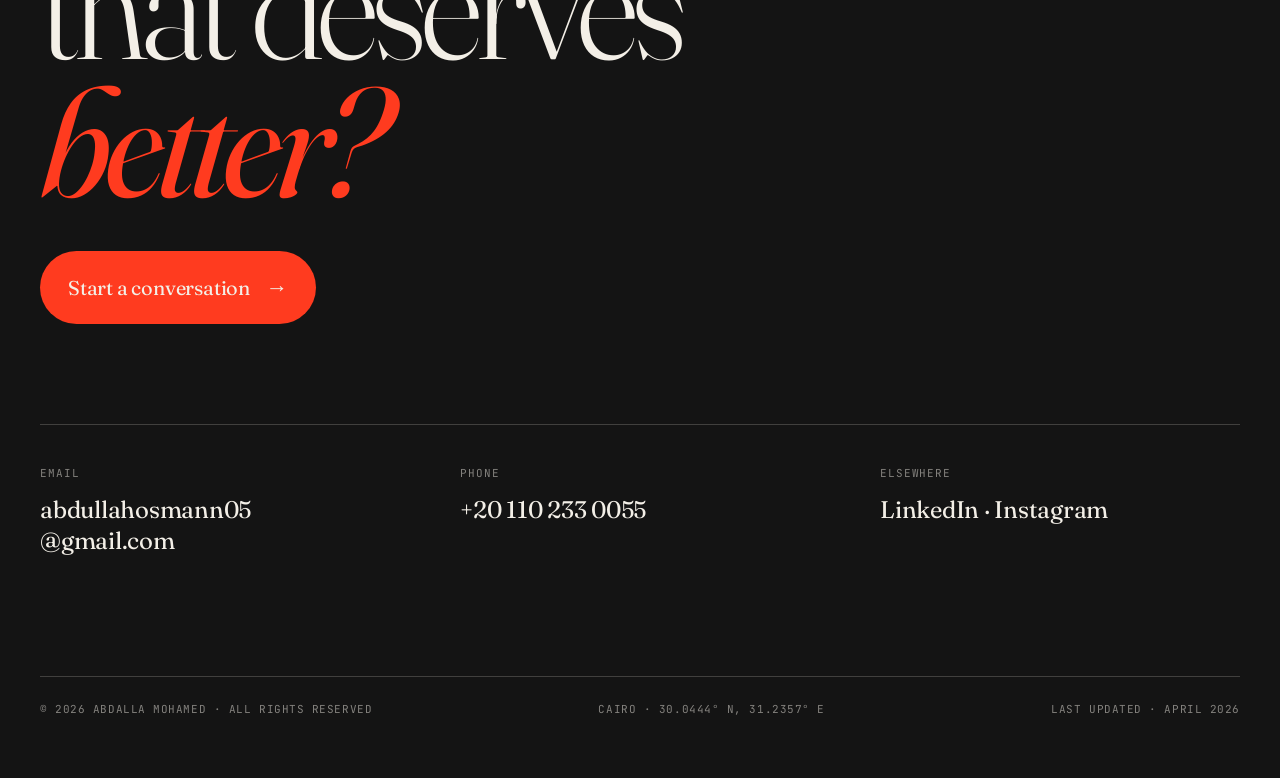
==== commit 9fc1bd1e: "Update index.html" ====
--- a/index.html
+++ b/index.html
@@ -386,7 +386,7 @@
       </div>
       <div class="hero-meta">
         <p><strong>Abdalla Mohamed</strong> — a Digital Marketing Strategist working across brand, content, and business analytics.</p>
-        <p>3+ years operating on both sides of the table: in-house at a 20+ branch F&amp;B group, and agency-side across F&amp;B, real estate, cosmetics, fitness, and education.</p>
+        <p>4 years operating on both sides of the table: in-house at a 20+ branch F&amp;B group, and agency-side across F&amp;B, real estate, cosmetics, fitness, and education.</p>
         <p>Based in Cairo. Working globally.</p>
       </div>
     </div>
@@ -394,7 +394,7 @@
 
   <div class="hero-bottom">
     <div><div class="label">Based in</div><div class="val">Cairo, EG</div></div>
-    <div><div class="label">Experience</div><div class="val"><span class="num">3+</span> years</div></div>
+    <div><div class="label">Experience</div><div class="val"><span class="num">4</span> years</div></div>
     <div><div class="label">Accounts managed</div><div class="val"><span class="num">5+</span> brands</div></div>
     <div><div class="label">Status</div><div class="val">Available · Now</div></div>
   </div>
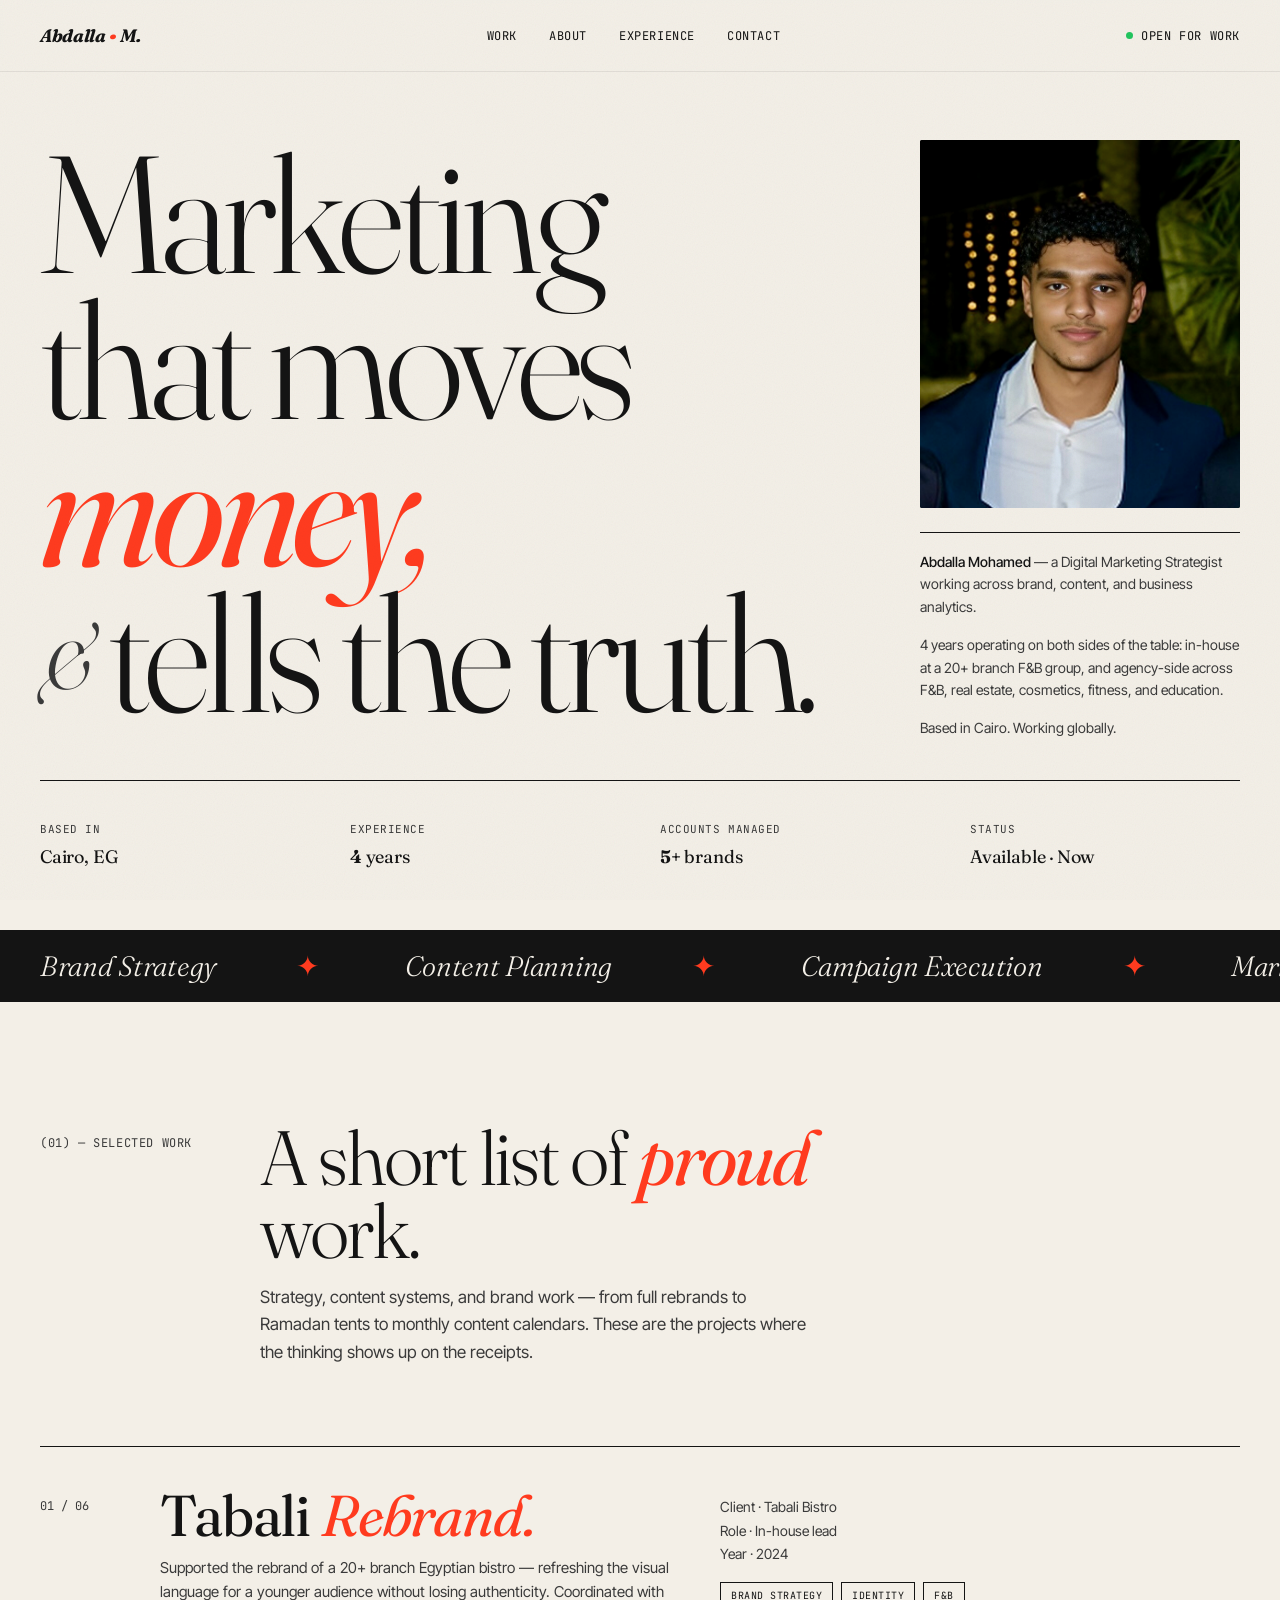
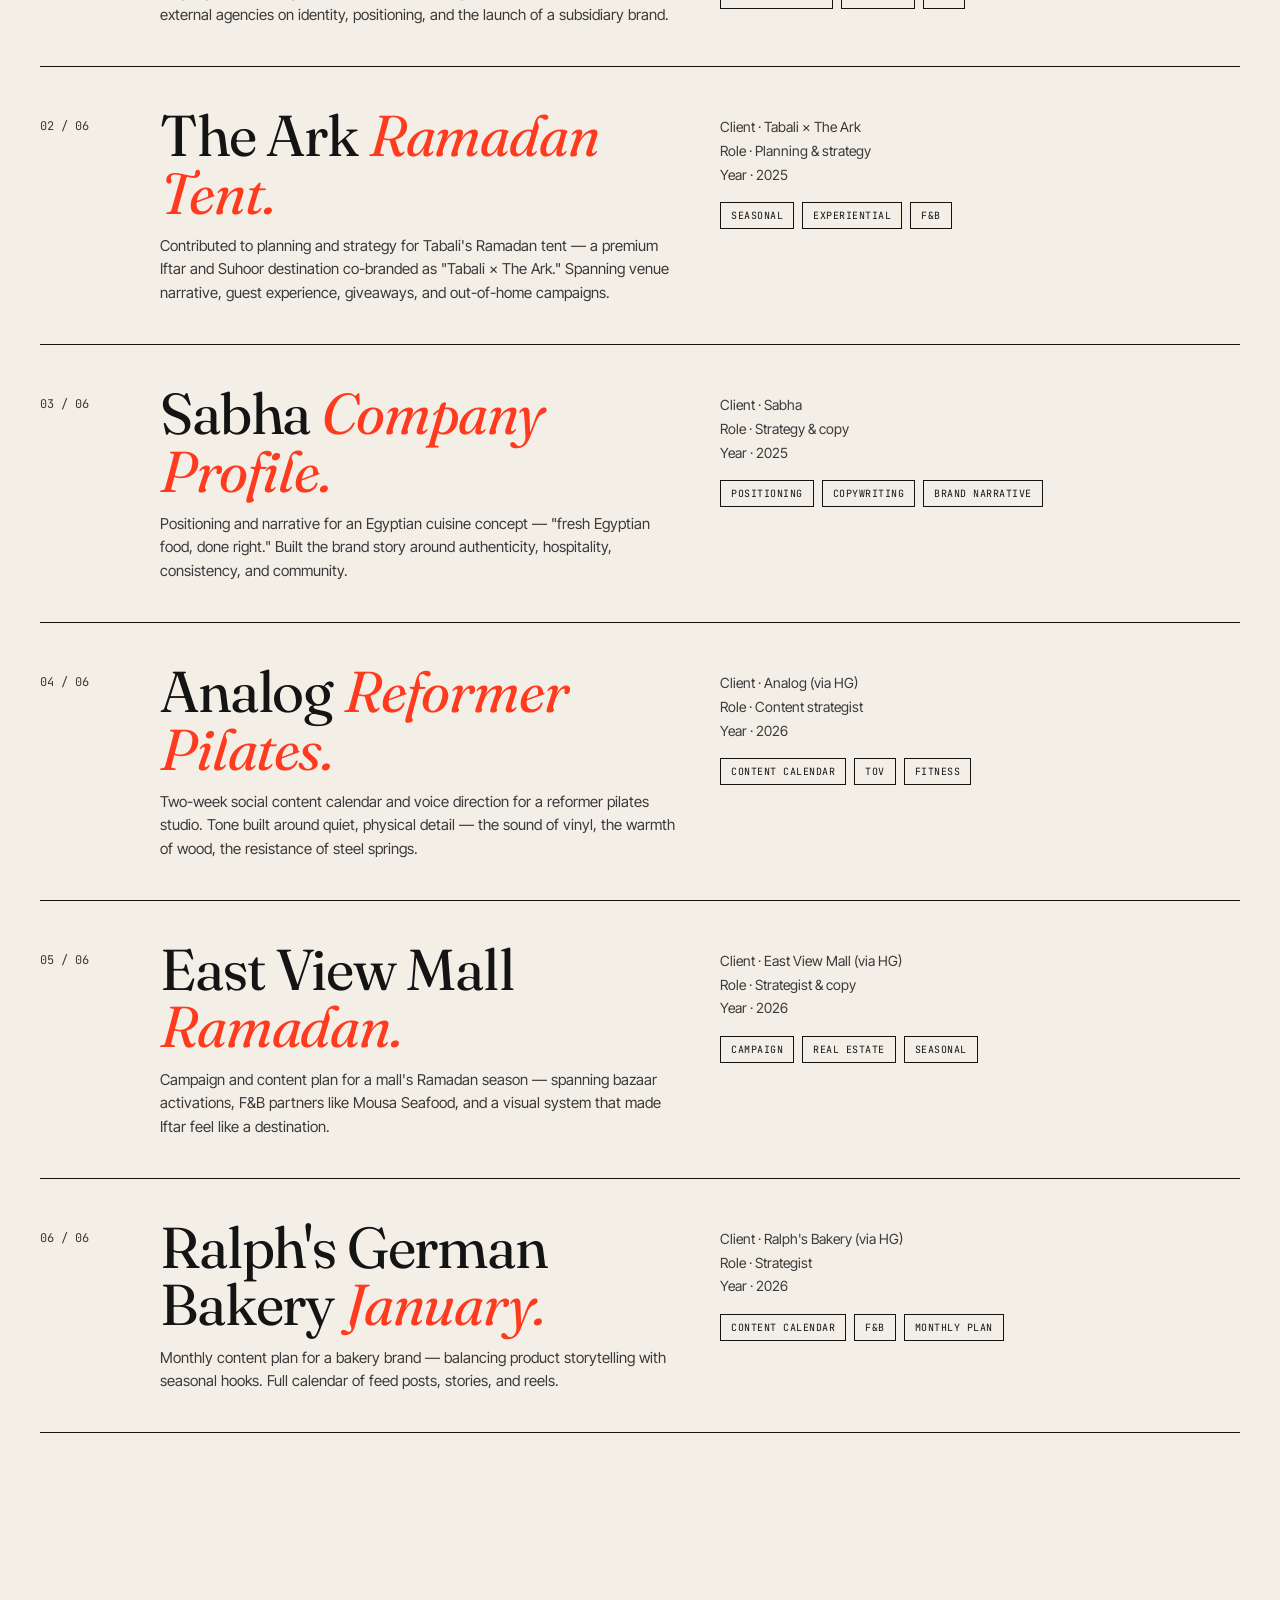
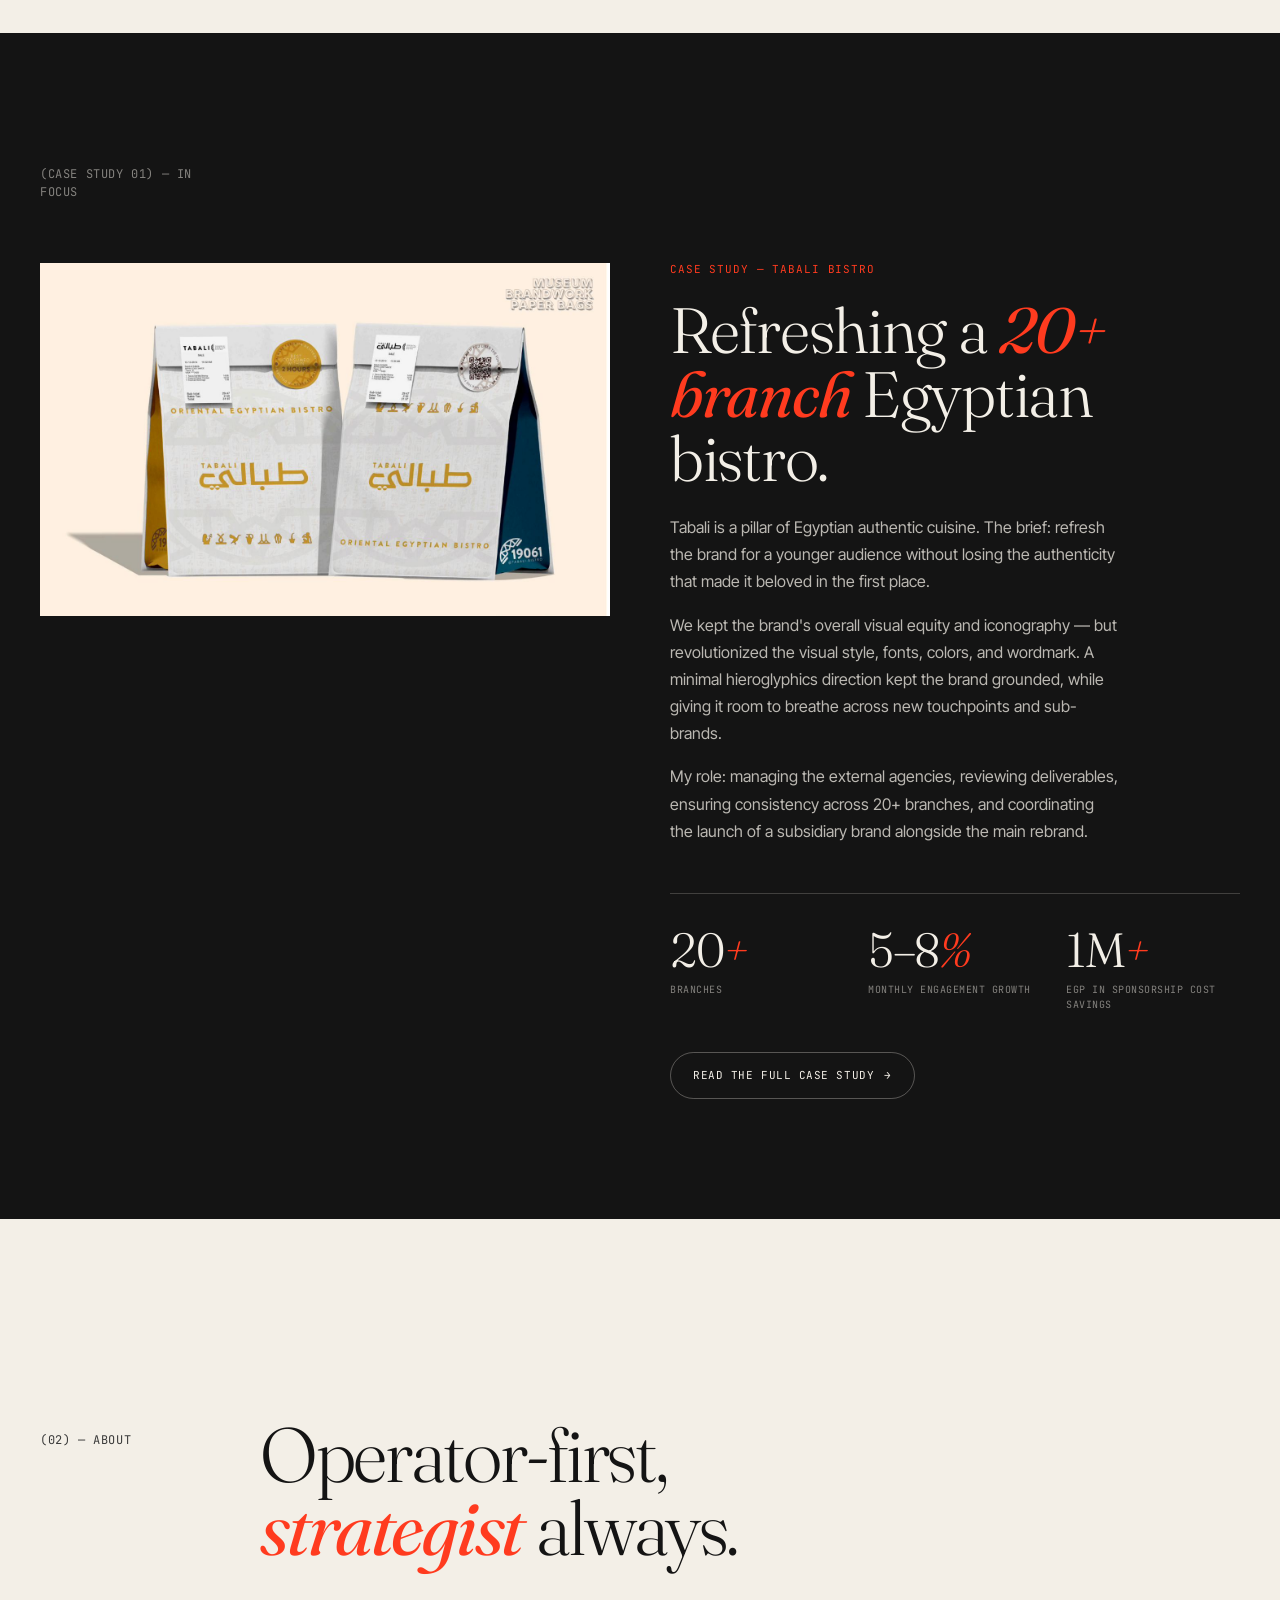
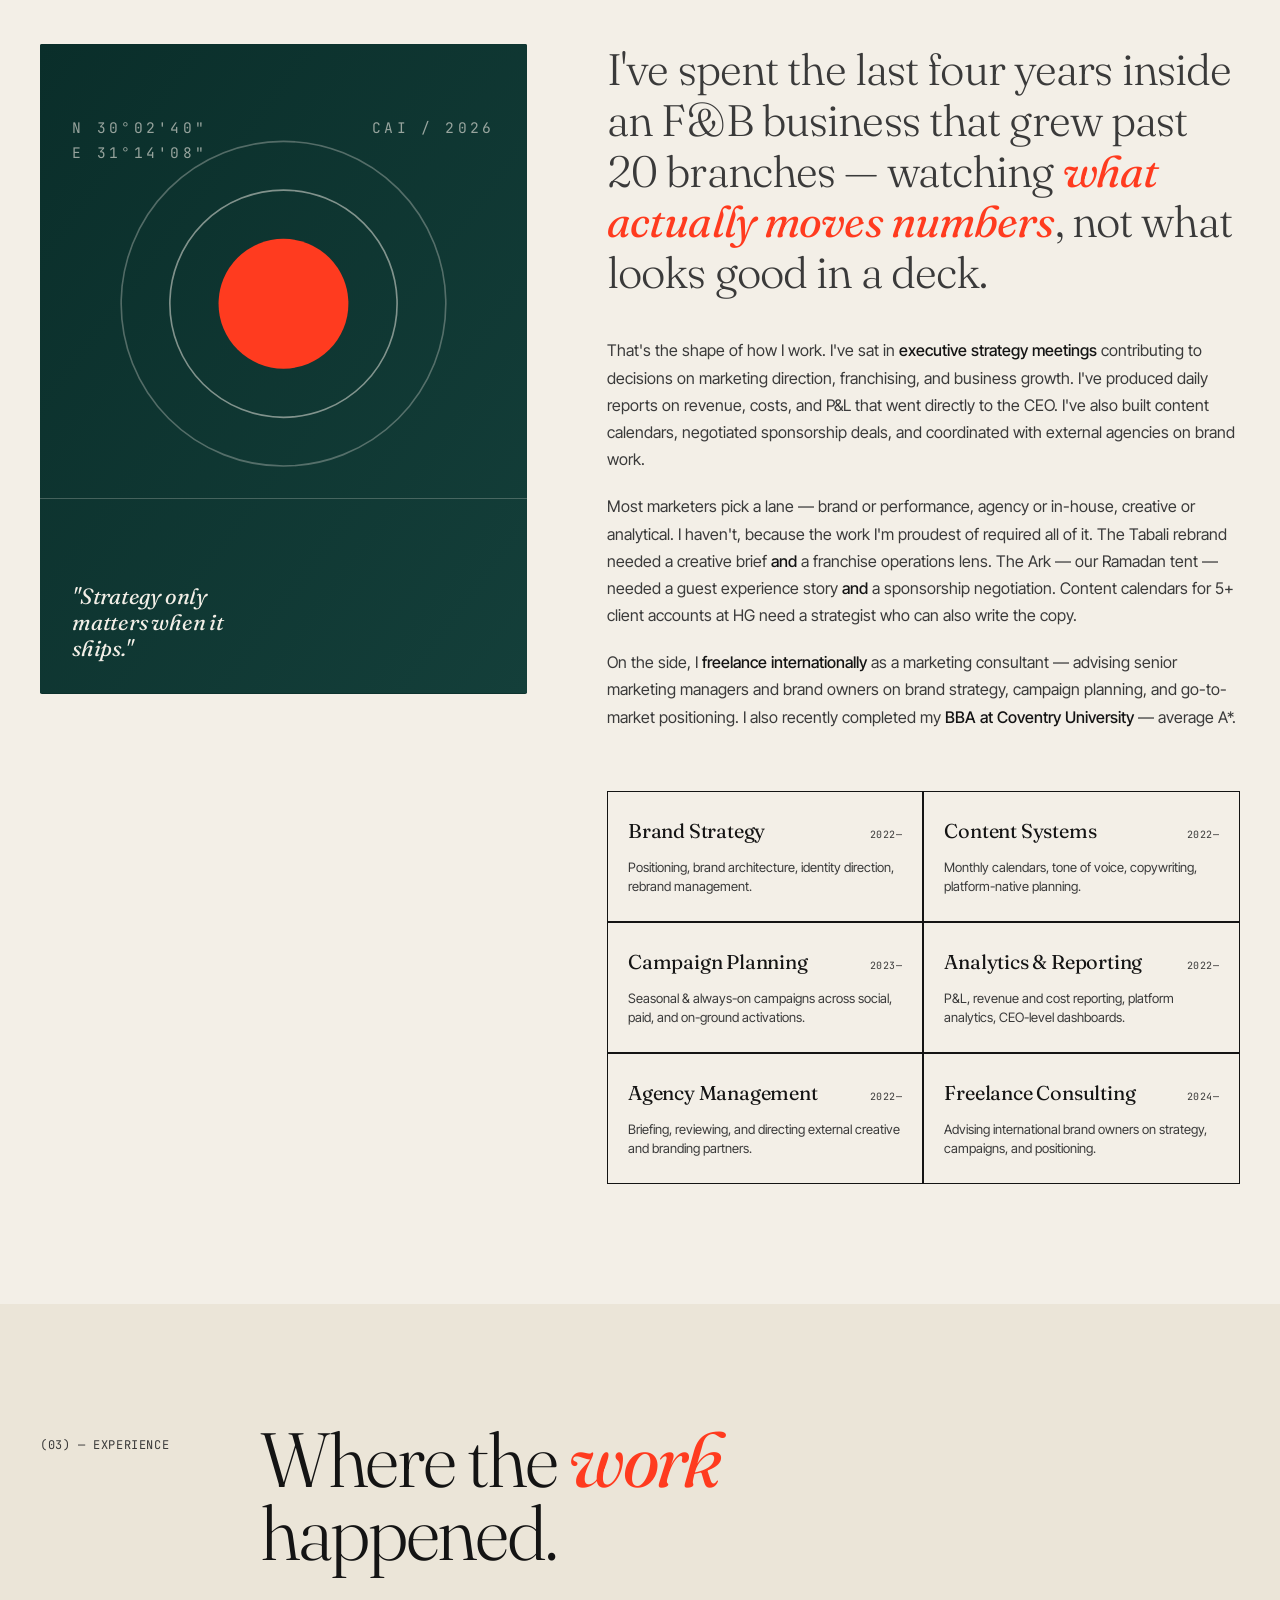
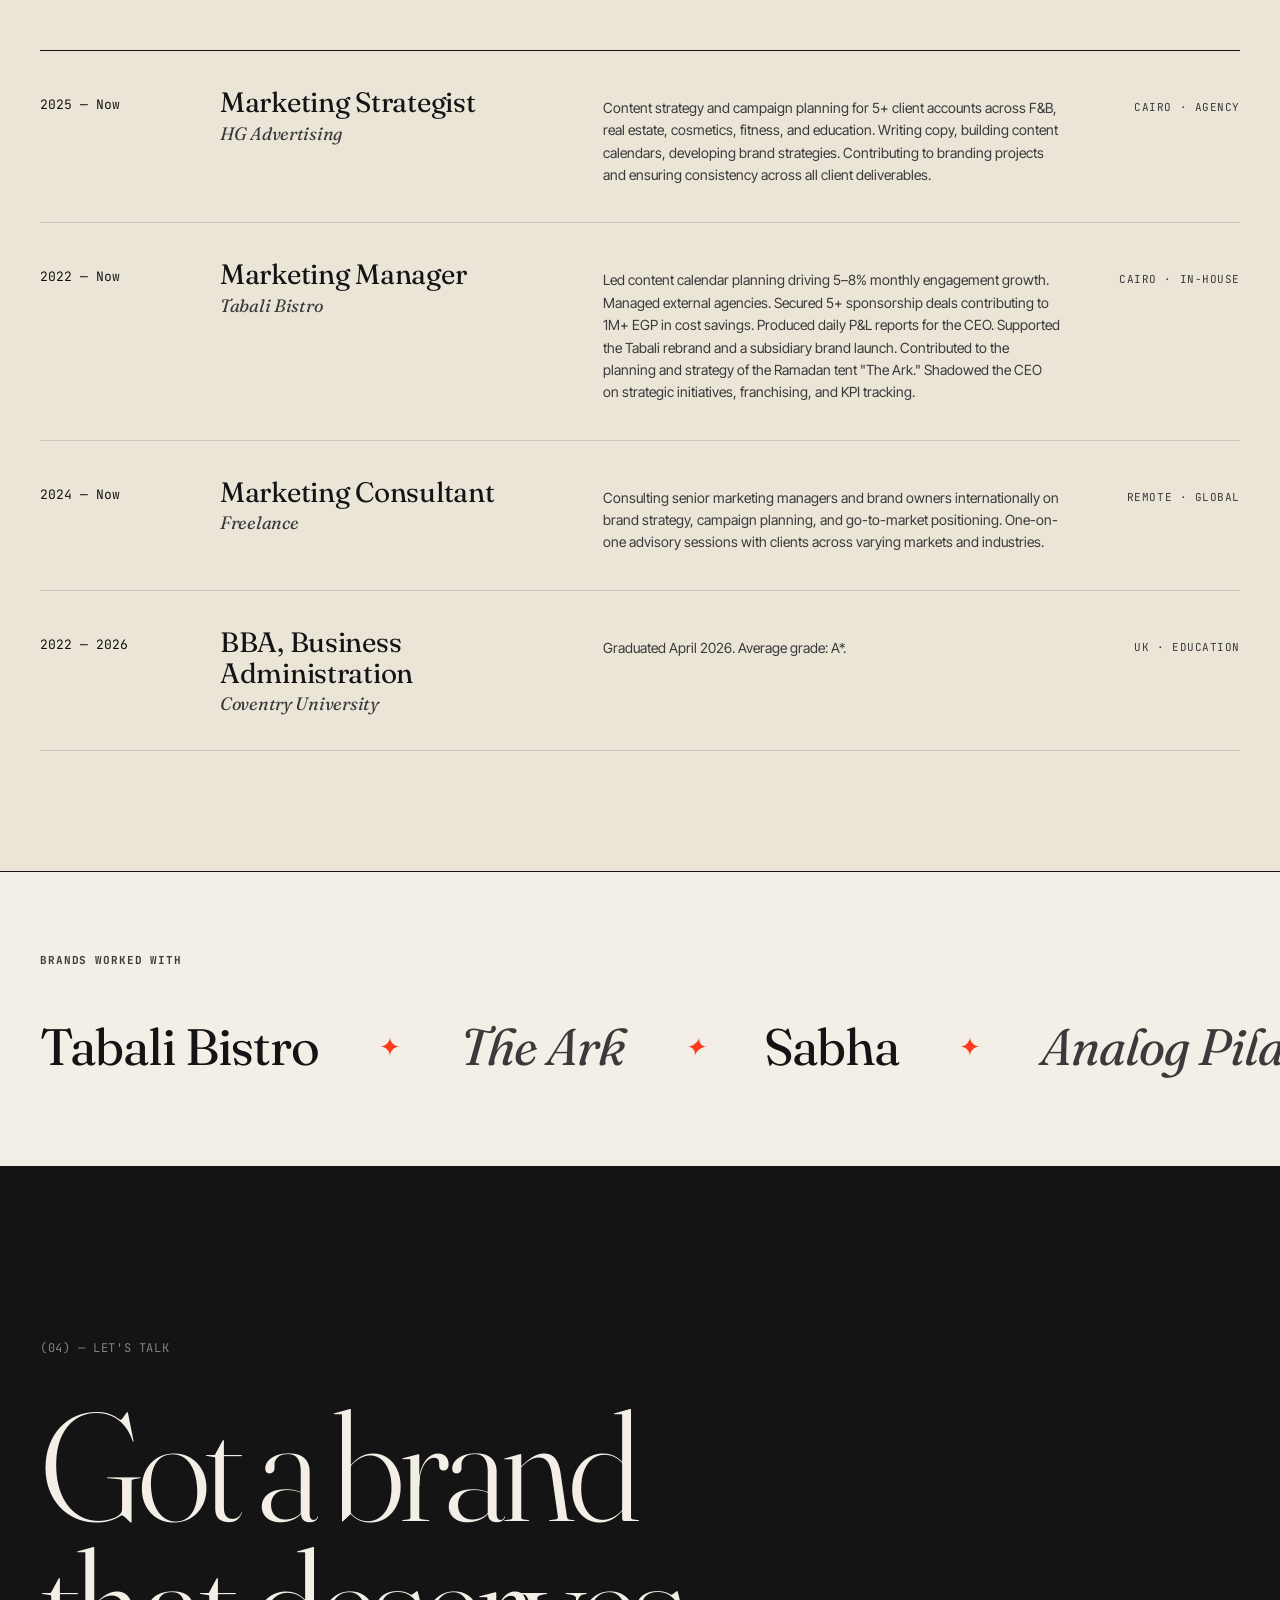
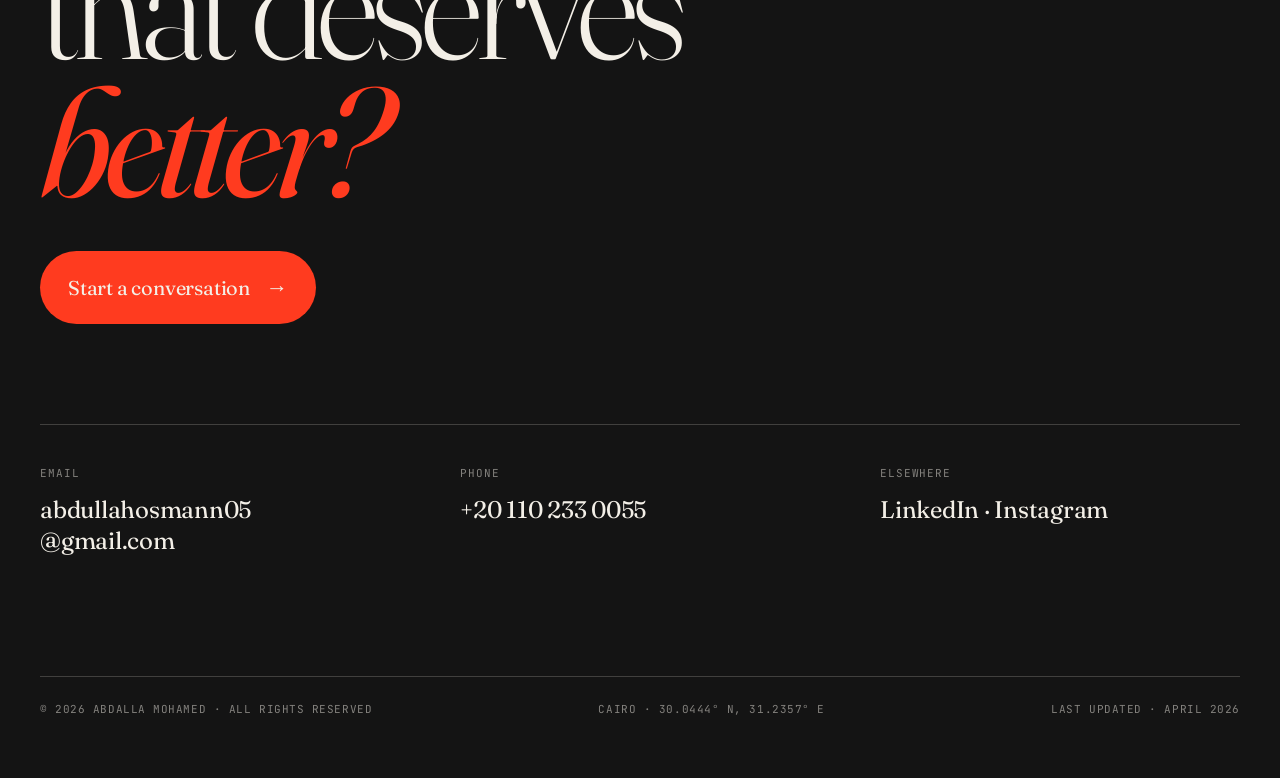
==== commit c91cc088: "Update index.html" ====
--- a/index.html
+++ b/index.html
@@ -598,7 +598,7 @@
     </div>
 
     <div class="about-text">
-      <p class="pull reveal">I've spent the last three years inside an F&amp;B business that grew past 20 branches — watching <em>what actually moves numbers</em>, not what looks good in a deck.</p>
+      <p class="pull reveal">I've spent the last four years inside an F&amp;B business that grew past 20 branches — watching <em>what actually moves numbers</em>, not what looks good in a deck.</p>
 
       <p class="reveal">That's the shape of how I work. I've sat in <strong>executive strategy meetings</strong> contributing to decisions on marketing direction, franchising, and business growth. I've produced daily reports on revenue, costs, and P&amp;L that went directly to the CEO. I've also built content calendars, negotiated sponsorship deals, and coordinated with external agencies on brand work.</p>
 
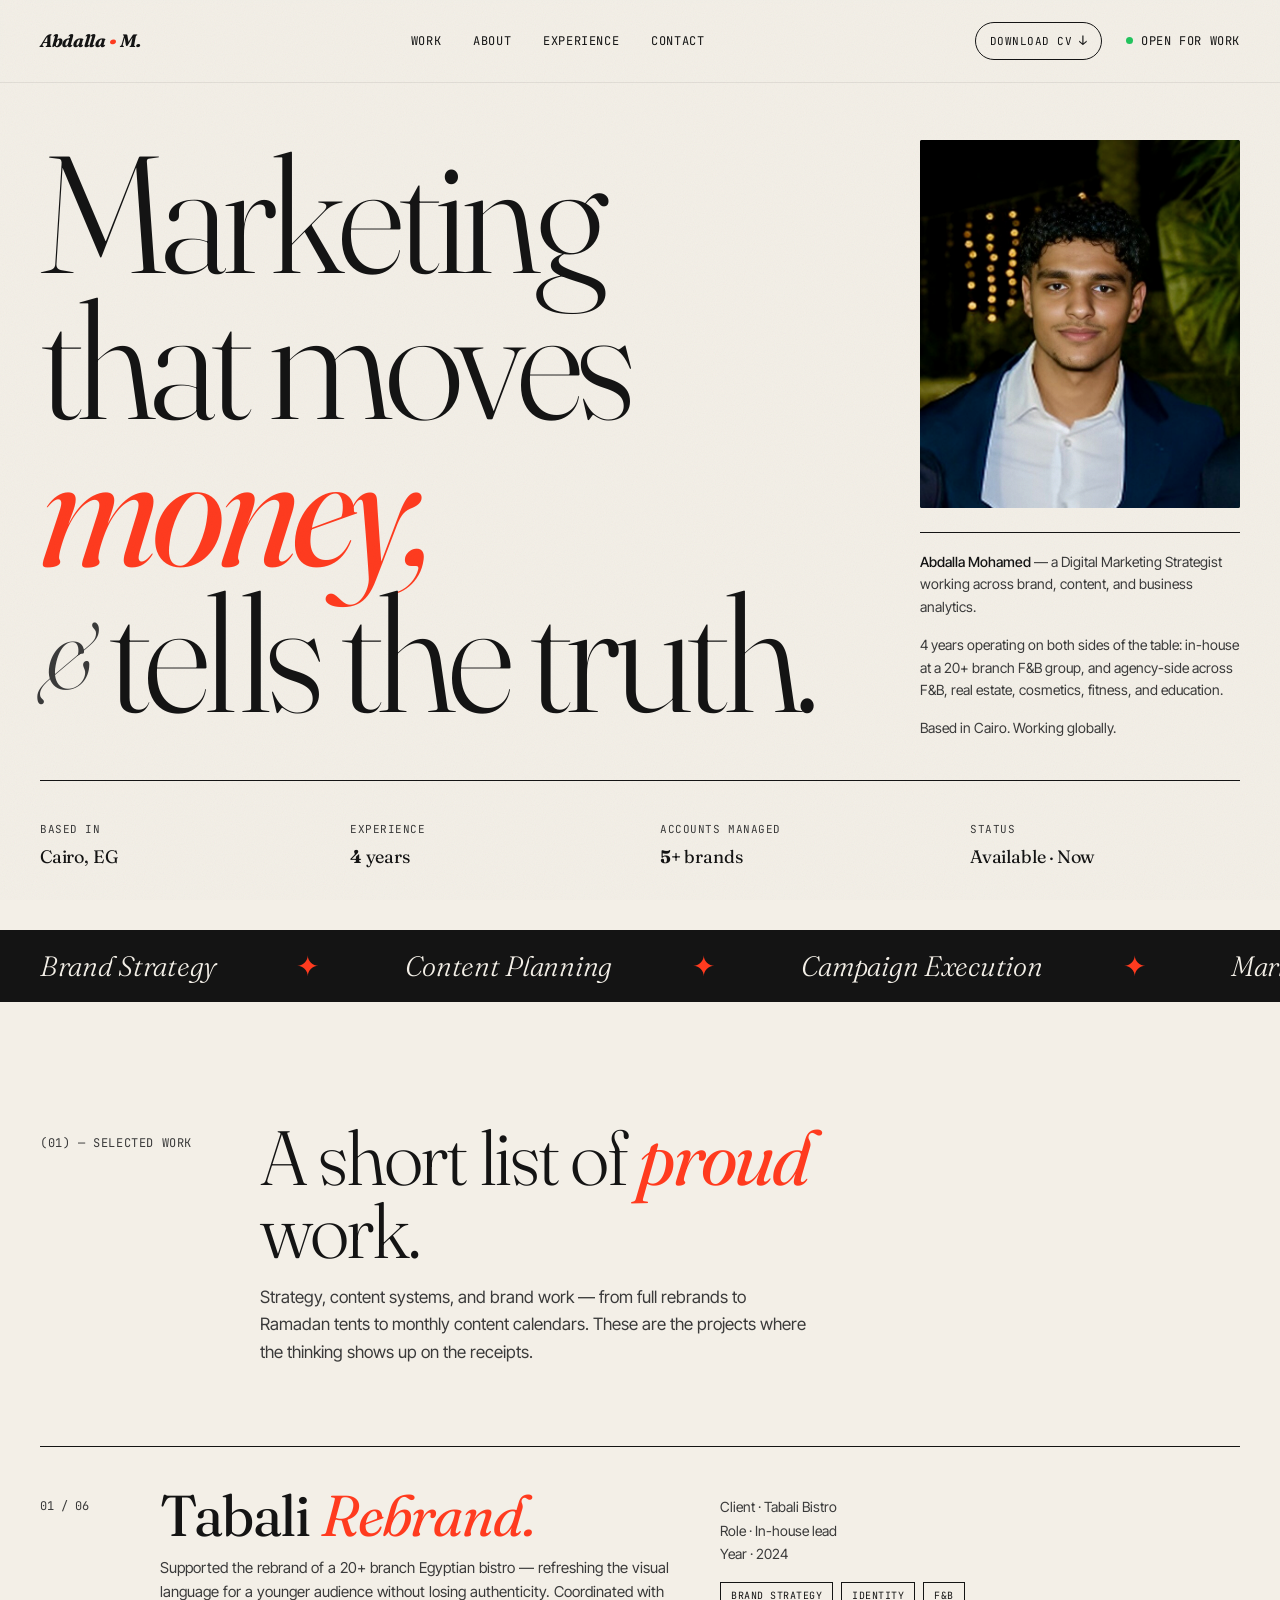
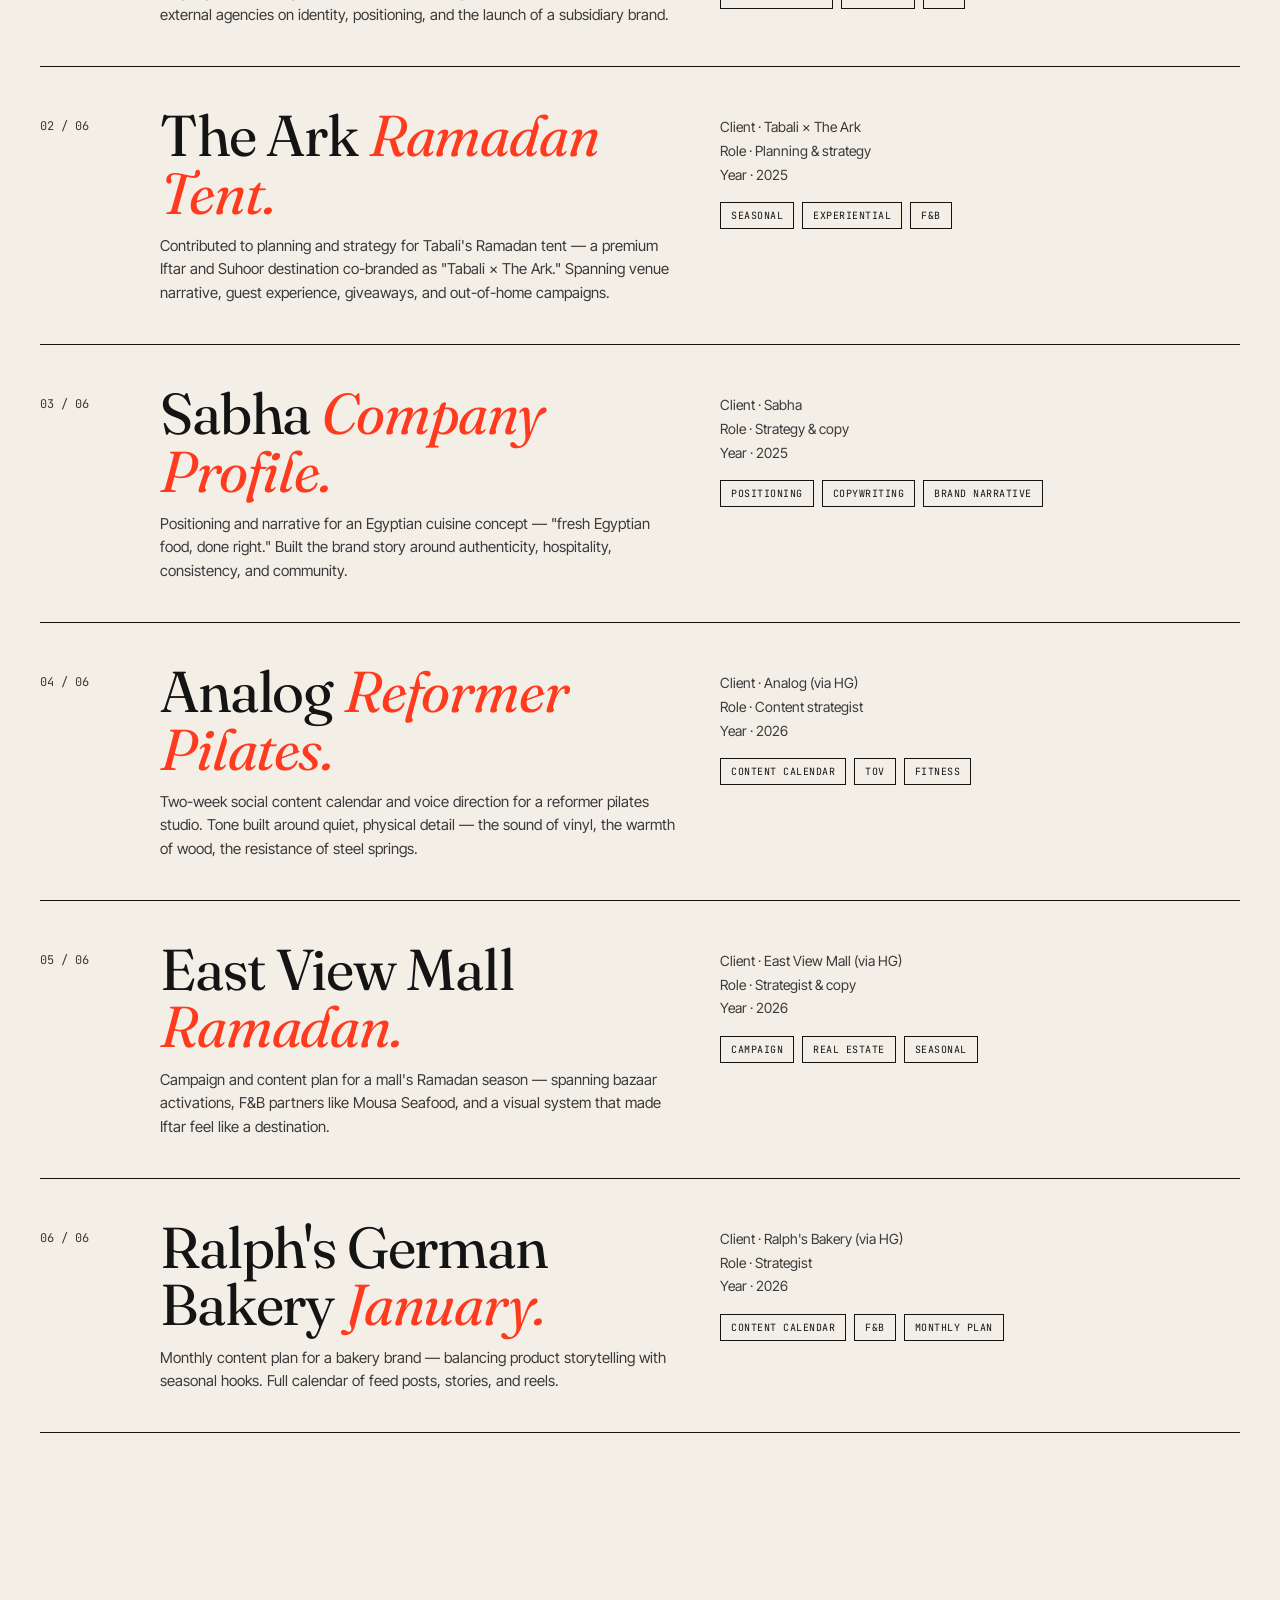
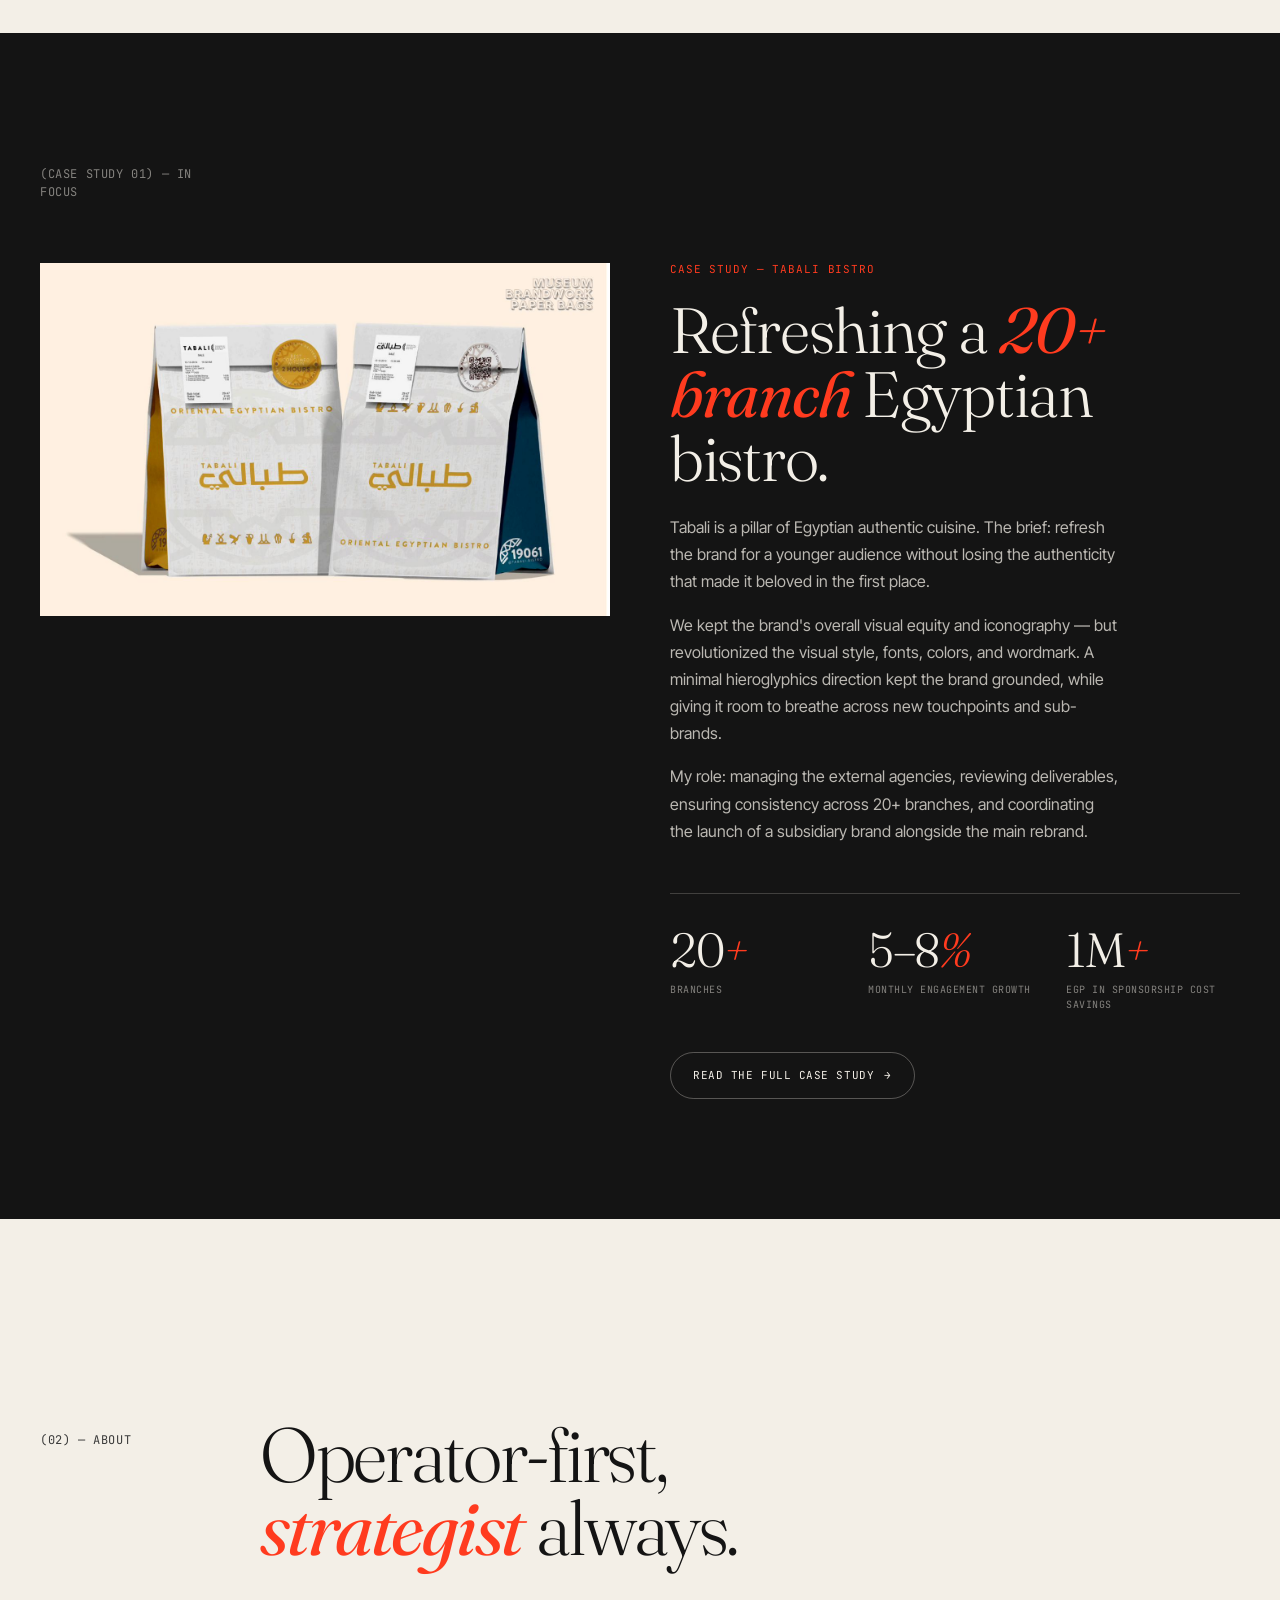
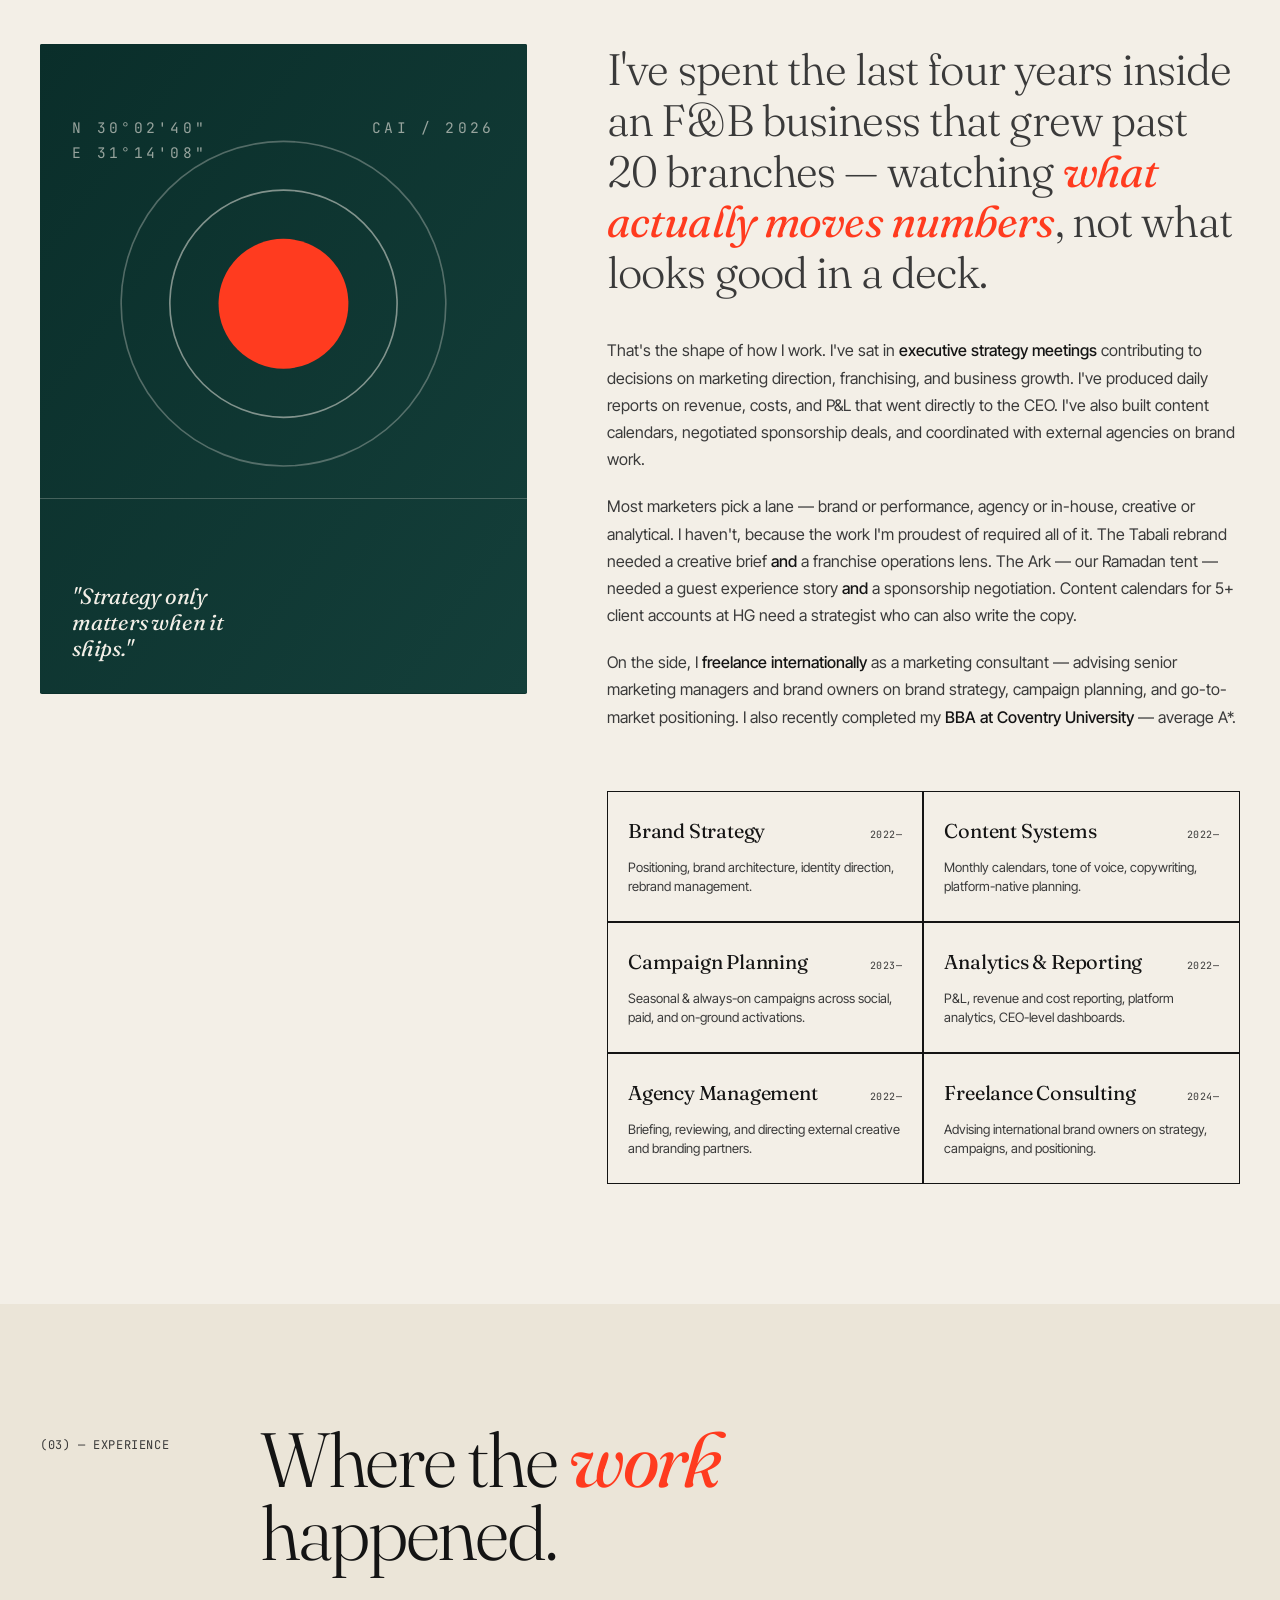
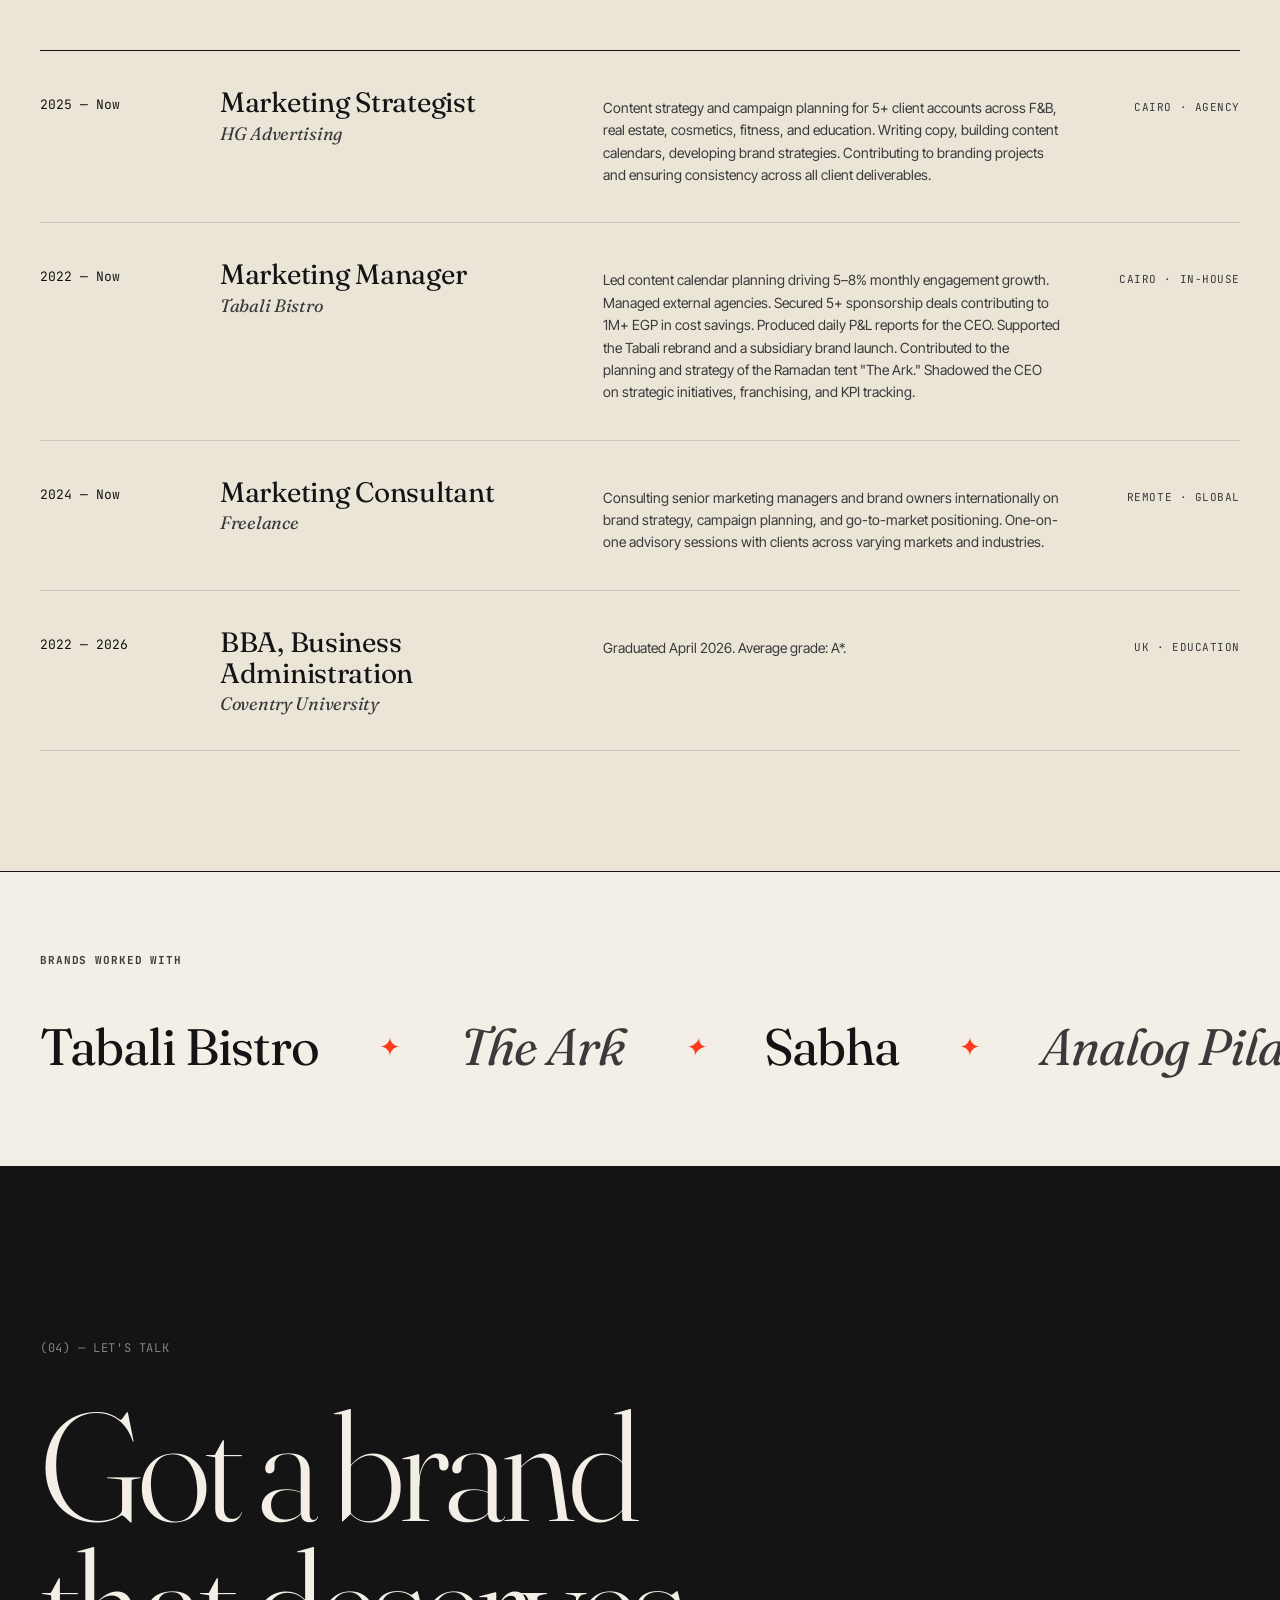
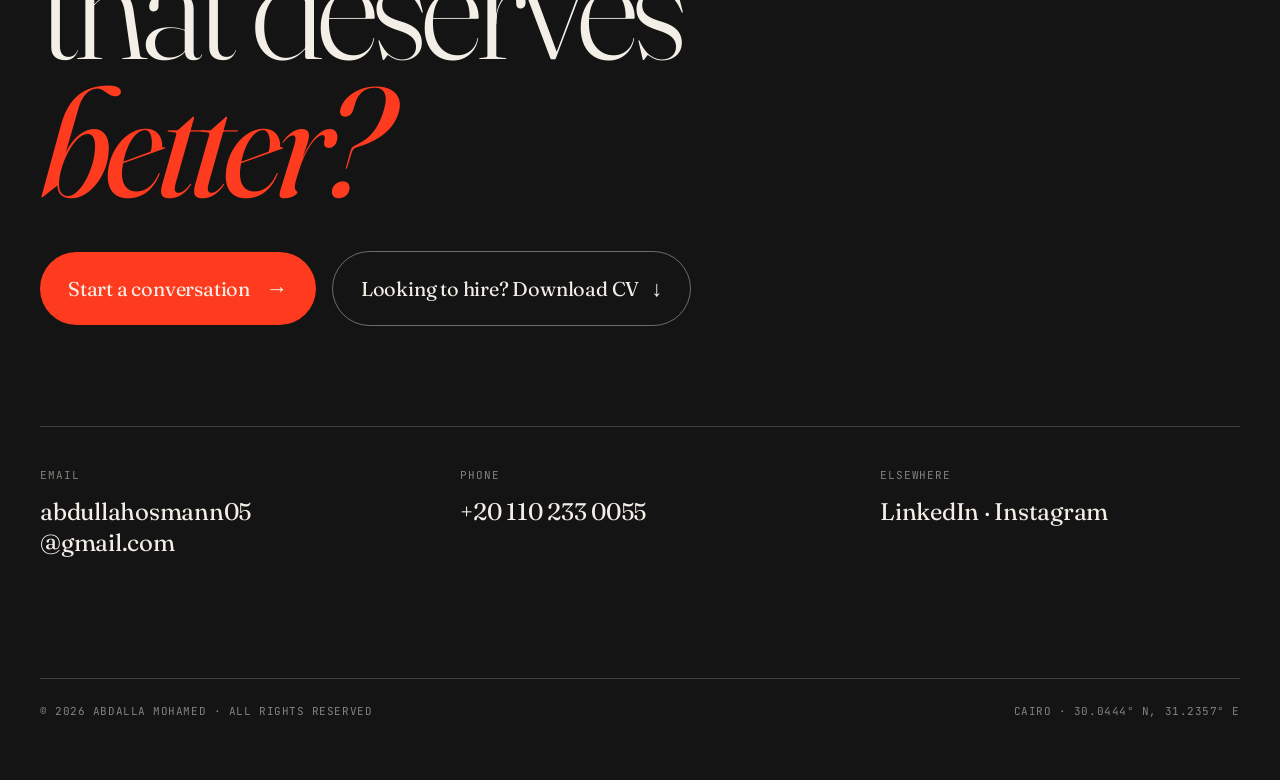
==== commit 68a869ab: "Add files via upload" ====
--- a/index.html
+++ b/index.html
@@ -3,7 +3,7 @@
 <head>
 <meta charset="UTF-8" />
 <meta name="viewport" content="width=device-width, initial-scale=1.0" />
-<title>Abdalla Mohamed — Marketing Strategist</title>
+<title>Abdalla Mohamed — Marketing Strategist </title>
 <link rel="preconnect" href="https://fonts.googleapis.com" />
 <link rel="preconnect" href="https://fonts.gstatic.com" crossorigin />
 <link href="https://fonts.googleapis.com/css2?family=Fraunces:ital,opsz,wght@0,9..144,300;0,9..144,400;0,9..144,500;0,9..144,700;0,9..144,900;1,9..144,400;1,9..144,700&family=JetBrains+Mono:wght@300;400;500&family=Inter+Tight:wght@300;400;500;700&display=swap" rel="stylesheet" />
@@ -370,7 +370,10 @@
     <li><a href="#experience">Experience</a></li>
     <li><a href="#contact">Contact</a></li>
   </ul>
-  <div class="availability"><span class="dot"></span><span>Open for work</span></div>
+  <div class="nav-right">
+    <a href="cv.pdf" download class="nav-cv">Download CV <span class="arrow">↓</span></a>
+    <div class="availability"><span class="dot"></span><span>Open for work</span></div>
+  </div>
 </nav>
 
 <section class="hero" id="top">
@@ -716,7 +719,10 @@
 
   <h2 class="contact-huge reveal">Got a brand<br>that deserves<br><em>better?</em></h2>
 
-  <a href="mailto:abdullahosmann05@gmail.com" class="contact-cta reveal">Start a conversation <span class="arrow">→</span></a>
+  <div class="contact-cta-group reveal">
+    <a href="mailto:abdullahosmann05@gmail.com?subject=Project%20enquiry" class="contact-cta">Start a conversation <span class="arrow">→</span></a>
+    <a href="cv.pdf" download class="contact-cta-secondary">Looking to hire? Download CV <span class="arrow">↓</span></a>
+  </div>
 
   <div class="contact-grid">
     <div class="contact-card reveal">
@@ -739,7 +745,6 @@
   <footer>
     <div>© 2026 Abdalla Mohamed · All rights reserved</div>
     <div>Cairo · 30.0444° N, 31.2357° E</div>
-    <div>Last updated · April 2026</div>
   </footer>
 </section>
 
--- a/shared.css
+++ b/shared.css
@@ -74,6 +74,23 @@
 }
 nav ul a:hover::after { width: 100%; }
 
+nav .nav-right { display: flex; align-items: center; gap: 24px; }
+nav .nav-cv {
+  display: inline-flex;
+  align-items: center;
+  gap: 6px;
+  padding: 8px 14px;
+  border: 1px solid var(--ink);
+  border-radius: 999px;
+  font-family: 'JetBrains Mono', monospace;
+  font-size: 11px;
+  letter-spacing: 0.05em;
+  text-transform: uppercase;
+  transition: background 0.3s ease, color 0.3s ease;
+}
+nav .nav-cv:hover { background: var(--ink); color: var(--bg); }
+nav .nav-cv .arrow { font-size: 13px; }
+
 nav .availability { display: flex; align-items: center; gap: 8px; }
 nav .availability .dot {
   width: 7px; height: 7px;
@@ -209,6 +226,36 @@
 .contact-cta .arrow { font-size: 22px; transition: transform 0.3s ease; }
 .contact-cta:hover .arrow { transform: rotate(-45deg); }
 
+.contact-cta-group {
+  display: flex;
+  flex-wrap: wrap;
+  gap: 16px;
+  align-items: center;
+  margin-top: 40px;
+}
+.contact-cta-group .contact-cta { margin-top: 0; }
+.contact-cta-secondary {
+  display: inline-flex;
+  align-items: center;
+  gap: 12px;
+  padding: 20px 28px;
+  background: transparent;
+  color: var(--bg);
+  font-family: 'Fraunces', serif;
+  font-size: 20px;
+  letter-spacing: -0.01em;
+  border-radius: 999px;
+  border: 1px solid rgba(243,239,231,0.4);
+  transition: transform 0.3s ease, border-color 0.3s ease, background 0.3s ease;
+}
+.contact-cta-secondary:hover {
+  transform: translateX(4px);
+  border-color: var(--bg);
+  background: rgba(243,239,231,0.08);
+}
+.contact-cta-secondary .arrow { font-size: 22px; transition: transform 0.3s ease; }
+.contact-cta-secondary:hover .arrow { transform: rotate(-45deg); }
+
 footer {
   display: flex;
   justify-content: space-between;
@@ -226,9 +273,12 @@
 @media (max-width: 900px) {
   nav { padding: 16px 20px; }
   nav ul { display: none; }
+  nav .nav-cv { display: none; }
   section { padding-left: 20px; padding-right: 20px; }
   .section-head { grid-template-columns: 1fr; gap: 16px; margin-bottom: 48px; }
   .contact { padding-left: 20px; padding-right: 20px; }
   .contact-grid { grid-template-columns: 1fr; gap: 32px; }
+  .contact-cta-group { flex-direction: column; align-items: flex-start; }
+  .contact-cta-secondary { font-size: 17px; padding: 16px 22px; }
   footer { flex-direction: column; gap: 12px; align-items: flex-start; }
 }
